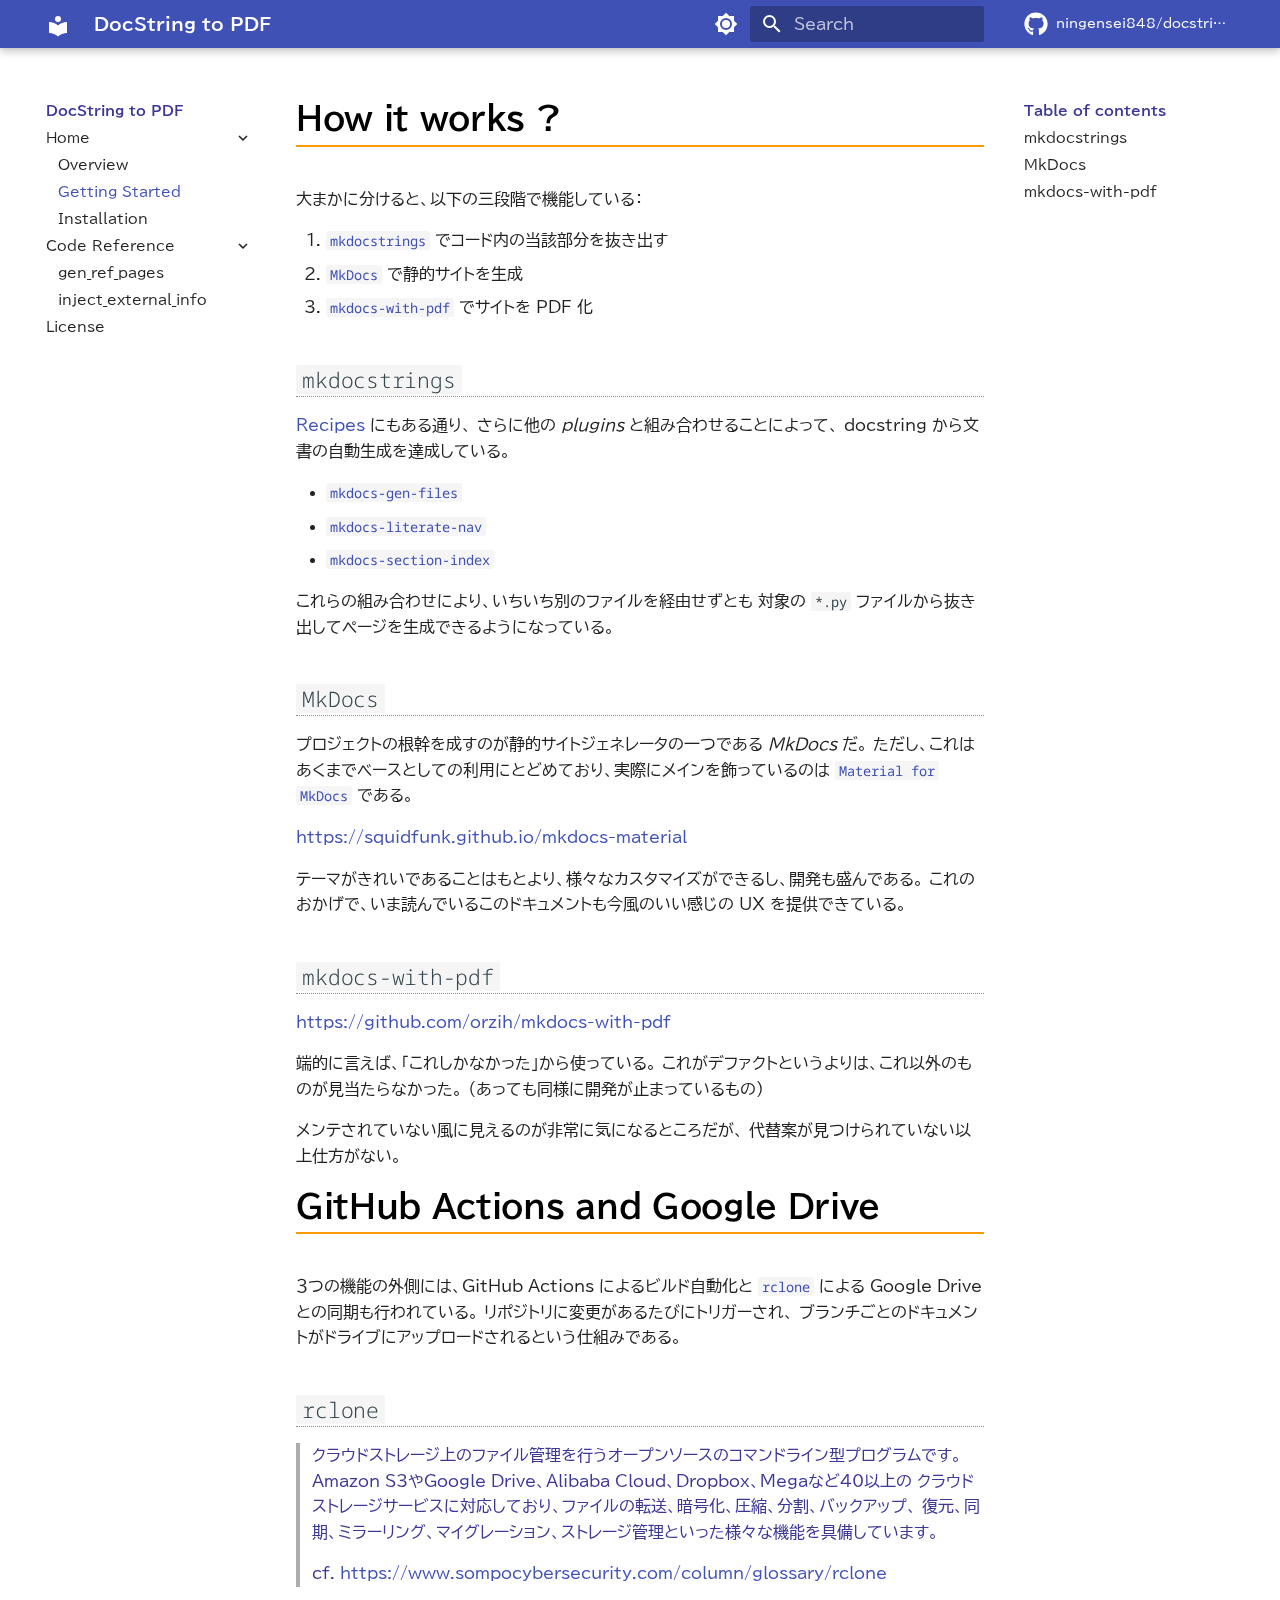
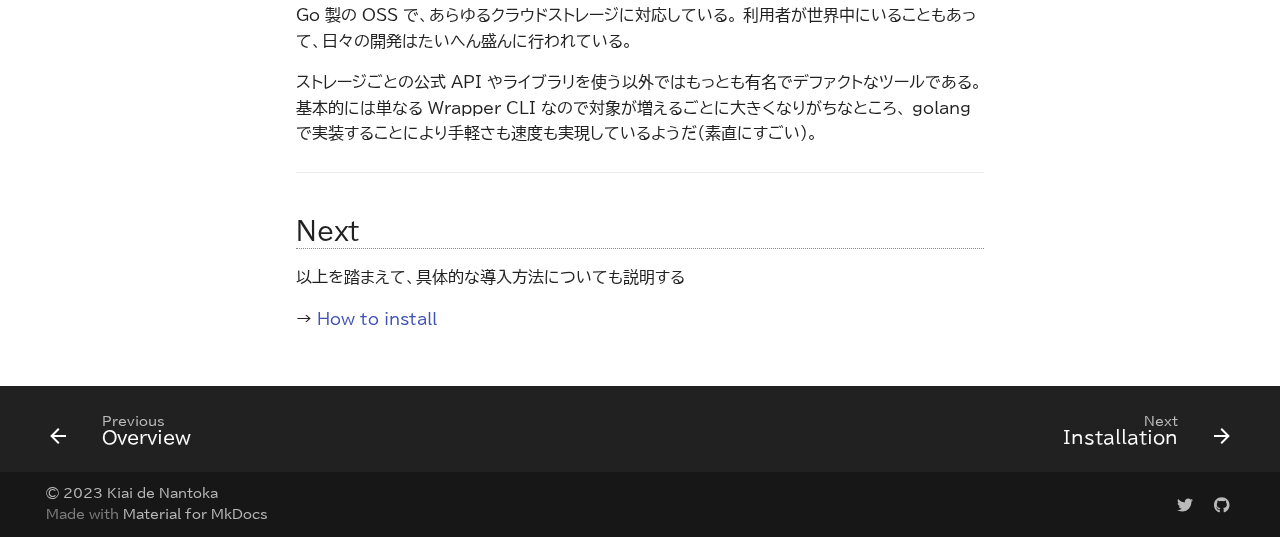
==== how-it-works/index.html @ f51d1ccf "deploy: 85090eb2e5ffa8739192ae83492448641eef5630" ====
<!doctype html>
<html lang="en" class="no-js">
  <head>
    
      <meta charset="utf-8">
      <meta name="viewport" content="width=device-width,initial-scale=1">
      
        <meta name="description" content="This is Documentation for docstring2pdf">
      
      
        <meta name="author" content="Ningensei848">
      
      
        <link rel="canonical" href="https://ningensei848.github.io/docstring2pdf/how-it-works/">
      
      
        <link rel="prev" href="..">
      
      
        <link rel="next" href="../how-to-introduce/">
      
      <link rel="icon" href="https://ningensei848.github.io/img/favicon.ico">
      <meta name="generator" content="mkdocs-1.4.2, mkdocs-material-9.1.5">
    
    
      
        <title>docstring2pdf のしくみ - DocString to PDF</title>
      
    
    
      <link rel="stylesheet" href="../assets/stylesheets/main.7a7fce14.min.css">
      
        
        <link rel="stylesheet" href="../assets/stylesheets/palette.a0c5b2b5.min.css">
      
      

    
    
    
      
        
        
        <link rel="preconnect" href="https://fonts.gstatic.com" crossorigin>
        <link rel="stylesheet" href="https://fonts.googleapis.com/css?family=BIZ+UDPGothic:300,300i,400,400i,700,700i%7CNoto+Sans+Mono:400,400i,700,700i&display=fallback">
        <style>:root{--md-text-font:"BIZ UDPGothic";--md-code-font:"Noto Sans Mono"}</style>
      
    
    
      <link rel="stylesheet" href="../assets/_mkdocstrings.css">
    
      <link rel="stylesheet" href="../stylesheets/base.css">
    
      <link rel="stylesheet" href="../stylesheets/material.css">
    
      <link rel="stylesheet" href="../stylesheets/mkdocstrings.css">
    
    <script>__md_scope=new URL("..",location),__md_hash=e=>[...e].reduce((e,_)=>(e<<5)-e+_.charCodeAt(0),0),__md_get=(e,_=localStorage,t=__md_scope)=>JSON.parse(_.getItem(t.pathname+"."+e)),__md_set=(e,_,t=localStorage,a=__md_scope)=>{try{t.setItem(a.pathname+"."+e,JSON.stringify(_))}catch(e){}}</script>
    
      
  


  
  


  <script id="__analytics">function __md_analytics(){function n(){dataLayer.push(arguments)}window.dataLayer=window.dataLayer||[],n("js",new Date),n("config","G-W1M1TTQDP4"),document.addEventListener("DOMContentLoaded",function(){document.forms.search&&document.forms.search.query.addEventListener("blur",function(){this.value&&n("event","search",{search_term:this.value})}),document$.subscribe(function(){var a=document.forms.feedback;if(void 0!==a)for(var e of a.querySelectorAll("[type=submit]"))e.addEventListener("click",function(e){e.preventDefault();var t=document.location.pathname,e=this.getAttribute("data-md-value");n("event","feedback",{page:t,data:e}),a.firstElementChild.disabled=!0;e=a.querySelector(".md-feedback__note [data-md-value='"+e+"']");e&&(e.hidden=!1)}),a.hidden=!1}),location$.subscribe(function(e){n("config","G-W1M1TTQDP4",{page_path:e.pathname})})});var e=document.createElement("script");e.async=!0,e.src="https://www.googletagmanager.com/gtag/js?id=G-W1M1TTQDP4",document.getElementById("__analytics").insertAdjacentElement("afterEnd",e)}</script>

  
    <script>"undefined"!=typeof __md_analytics&&__md_analytics()</script>
  

    
    
      
        <meta  property="og:type"  content="website" >
      
        <meta  property="og:title"  content="docstring2pdf のしくみ - DocString to PDF" >
      
        <meta  property="og:description"  content="This is Documentation for docstring2pdf" >
      
        <meta  property="og:image"  content="https://ningensei848.github.io/docstring2pdf/assets/images/social/how-it-works.png" >
      
        <meta  property="og:image:type"  content="image/png" >
      
        <meta  property="og:image:width"  content="1200" >
      
        <meta  property="og:image:height"  content="630" >
      
        <meta  property="og:url"  content="https://ningensei848.github.io/docstring2pdf/how-it-works/" >
      
        <meta  name="twitter:card"  content="summary_large_image" >
      
        <meta  name="twitter:title"  content="docstring2pdf のしくみ - DocString to PDF" >
      
        <meta  name="twitter:description"  content="This is Documentation for docstring2pdf" >
      
        <meta  name="twitter:image"  content="https://ningensei848.github.io/docstring2pdf/assets/images/social/how-it-works.png" >
      
    
    
  </head>
  
  
    
    
      
    
    
    
    
    <body dir="ltr" data-md-color-scheme="default" data-md-color-primary="indigo" data-md-color-accent="">
  
    
    
      <script>var palette=__md_get("__palette");if(palette&&"object"==typeof palette.color)for(var key of Object.keys(palette.color))document.body.setAttribute("data-md-color-"+key,palette.color[key])</script>
    
    <input class="md-toggle" data-md-toggle="drawer" type="checkbox" id="__drawer" autocomplete="off">
    <input class="md-toggle" data-md-toggle="search" type="checkbox" id="__search" autocomplete="off">
    <label class="md-overlay" for="__drawer"></label>
    <div data-md-component="skip">
      
        
        <a href="#how-it-works" class="md-skip">
          Skip to content
        </a>
      
    </div>
    <div data-md-component="announce">
      
    </div>
    
    
      

  

<header class="md-header md-header--shadow" data-md-component="header">
  <nav class="md-header__inner md-grid" aria-label="Header">
    <a href=".." title="DocString to PDF" class="md-header__button md-logo" aria-label="DocString to PDF" data-md-component="logo">
      
  
  <svg xmlns="http://www.w3.org/2000/svg" viewBox="0 0 24 24"><path d="M12 8a3 3 0 0 0 3-3 3 3 0 0 0-3-3 3 3 0 0 0-3 3 3 3 0 0 0 3 3m0 3.54C9.64 9.35 6.5 8 3 8v11c3.5 0 6.64 1.35 9 3.54 2.36-2.19 5.5-3.54 9-3.54V8c-3.5 0-6.64 1.35-9 3.54Z"/></svg>

    </a>
    <label class="md-header__button md-icon" for="__drawer">
      <svg xmlns="http://www.w3.org/2000/svg" viewBox="0 0 24 24"><path d="M3 6h18v2H3V6m0 5h18v2H3v-2m0 5h18v2H3v-2Z"/></svg>
    </label>
    <div class="md-header__title" data-md-component="header-title">
      <div class="md-header__ellipsis">
        <div class="md-header__topic">
          <span class="md-ellipsis">
            DocString to PDF
          </span>
        </div>
        <div class="md-header__topic" data-md-component="header-topic">
          <span class="md-ellipsis">
            
              docstring2pdf のしくみ
            
          </span>
        </div>
      </div>
    </div>
    
      <form class="md-header__option" data-md-component="palette">
        
          
          <input class="md-option" data-md-color-media="(prefers-color-scheme: light)" data-md-color-scheme="default" data-md-color-primary="indigo" data-md-color-accent=""  aria-label="Switch to dark mode"  type="radio" name="__palette" id="__palette_1">
          
            <label class="md-header__button md-icon" title="Switch to dark mode" for="__palette_2" hidden>
              <svg xmlns="http://www.w3.org/2000/svg" viewBox="0 0 24 24"><path d="M12 8a4 4 0 0 0-4 4 4 4 0 0 0 4 4 4 4 0 0 0 4-4 4 4 0 0 0-4-4m0 10a6 6 0 0 1-6-6 6 6 0 0 1 6-6 6 6 0 0 1 6 6 6 6 0 0 1-6 6m8-9.31V4h-4.69L12 .69 8.69 4H4v4.69L.69 12 4 15.31V20h4.69L12 23.31 15.31 20H20v-4.69L23.31 12 20 8.69Z"/></svg>
            </label>
          
        
          
          <input class="md-option" data-md-color-media="(prefers-color-scheme: dark)" data-md-color-scheme="slate" data-md-color-primary="" data-md-color-accent=""  aria-label="Switch to light mode"  type="radio" name="__palette" id="__palette_2">
          
            <label class="md-header__button md-icon" title="Switch to light mode" for="__palette_1" hidden>
              <svg xmlns="http://www.w3.org/2000/svg" viewBox="0 0 24 24"><path d="M12 18c-.89 0-1.74-.2-2.5-.55C11.56 16.5 13 14.42 13 12c0-2.42-1.44-4.5-3.5-5.45C10.26 6.2 11.11 6 12 6a6 6 0 0 1 6 6 6 6 0 0 1-6 6m8-9.31V4h-4.69L12 .69 8.69 4H4v4.69L.69 12 4 15.31V20h4.69L12 23.31 15.31 20H20v-4.69L23.31 12 20 8.69Z"/></svg>
            </label>
          
        
      </form>
    
    
    
      <label class="md-header__button md-icon" for="__search">
        <svg xmlns="http://www.w3.org/2000/svg" viewBox="0 0 24 24"><path d="M9.5 3A6.5 6.5 0 0 1 16 9.5c0 1.61-.59 3.09-1.56 4.23l.27.27h.79l5 5-1.5 1.5-5-5v-.79l-.27-.27A6.516 6.516 0 0 1 9.5 16 6.5 6.5 0 0 1 3 9.5 6.5 6.5 0 0 1 9.5 3m0 2C7 5 5 7 5 9.5S7 14 9.5 14 14 12 14 9.5 12 5 9.5 5Z"/></svg>
      </label>
      <div class="md-search" data-md-component="search" role="dialog">
  <label class="md-search__overlay" for="__search"></label>
  <div class="md-search__inner" role="search">
    <form class="md-search__form" name="search">
      <input type="text" class="md-search__input" name="query" aria-label="Search" placeholder="Search" autocapitalize="off" autocorrect="off" autocomplete="off" spellcheck="false" data-md-component="search-query" required>
      <label class="md-search__icon md-icon" for="__search">
        <svg xmlns="http://www.w3.org/2000/svg" viewBox="0 0 24 24"><path d="M9.5 3A6.5 6.5 0 0 1 16 9.5c0 1.61-.59 3.09-1.56 4.23l.27.27h.79l5 5-1.5 1.5-5-5v-.79l-.27-.27A6.516 6.516 0 0 1 9.5 16 6.5 6.5 0 0 1 3 9.5 6.5 6.5 0 0 1 9.5 3m0 2C7 5 5 7 5 9.5S7 14 9.5 14 14 12 14 9.5 12 5 9.5 5Z"/></svg>
        <svg xmlns="http://www.w3.org/2000/svg" viewBox="0 0 24 24"><path d="M20 11v2H8l5.5 5.5-1.42 1.42L4.16 12l7.92-7.92L13.5 5.5 8 11h12Z"/></svg>
      </label>
      <nav class="md-search__options" aria-label="Search">
        
        <button type="reset" class="md-search__icon md-icon" title="Clear" aria-label="Clear" tabindex="-1">
          <svg xmlns="http://www.w3.org/2000/svg" viewBox="0 0 24 24"><path d="M19 6.41 17.59 5 12 10.59 6.41 5 5 6.41 10.59 12 5 17.59 6.41 19 12 13.41 17.59 19 19 17.59 13.41 12 19 6.41Z"/></svg>
        </button>
      </nav>
      
    </form>
    <div class="md-search__output">
      <div class="md-search__scrollwrap" data-md-scrollfix>
        <div class="md-search-result" data-md-component="search-result">
          <div class="md-search-result__meta">
            Initializing search
          </div>
          <ol class="md-search-result__list" role="presentation"></ol>
        </div>
      </div>
    </div>
  </div>
</div>
    
    
      <div class="md-header__source">
        <a href="https://github.com/ningensei848/docstring2pdf" title="Go to repository" class="md-source" data-md-component="source">
  <div class="md-source__icon md-icon">
    
    <svg xmlns="http://www.w3.org/2000/svg" viewBox="0 0 496 512"><!--! Font Awesome Free 6.3.0 by @fontawesome - https://fontawesome.com License - https://fontawesome.com/license/free (Icons: CC BY 4.0, Fonts: SIL OFL 1.1, Code: MIT License) Copyright 2023 Fonticons, Inc.--><path d="M165.9 397.4c0 2-2.3 3.6-5.2 3.6-3.3.3-5.6-1.3-5.6-3.6 0-2 2.3-3.6 5.2-3.6 3-.3 5.6 1.3 5.6 3.6zm-31.1-4.5c-.7 2 1.3 4.3 4.3 4.9 2.6 1 5.6 0 6.2-2s-1.3-4.3-4.3-5.2c-2.6-.7-5.5.3-6.2 2.3zm44.2-1.7c-2.9.7-4.9 2.6-4.6 4.9.3 2 2.9 3.3 5.9 2.6 2.9-.7 4.9-2.6 4.6-4.6-.3-1.9-3-3.2-5.9-2.9zM244.8 8C106.1 8 0 113.3 0 252c0 110.9 69.8 205.8 169.5 239.2 12.8 2.3 17.3-5.6 17.3-12.1 0-6.2-.3-40.4-.3-61.4 0 0-70 15-84.7-29.8 0 0-11.4-29.1-27.8-36.6 0 0-22.9-15.7 1.6-15.4 0 0 24.9 2 38.6 25.8 21.9 38.6 58.6 27.5 72.9 20.9 2.3-16 8.8-27.1 16-33.7-55.9-6.2-112.3-14.3-112.3-110.5 0-27.5 7.6-41.3 23.6-58.9-2.6-6.5-11.1-33.3 2.6-67.9 20.9-6.5 69 27 69 27 20-5.6 41.5-8.5 62.8-8.5s42.8 2.9 62.8 8.5c0 0 48.1-33.6 69-27 13.7 34.7 5.2 61.4 2.6 67.9 16 17.7 25.8 31.5 25.8 58.9 0 96.5-58.9 104.2-114.8 110.5 9.2 7.9 17 22.9 17 46.4 0 33.7-.3 75.4-.3 83.6 0 6.5 4.6 14.4 17.3 12.1C428.2 457.8 496 362.9 496 252 496 113.3 383.5 8 244.8 8zM97.2 352.9c-1.3 1-1 3.3.7 5.2 1.6 1.6 3.9 2.3 5.2 1 1.3-1 1-3.3-.7-5.2-1.6-1.6-3.9-2.3-5.2-1zm-10.8-8.1c-.7 1.3.3 2.9 2.3 3.9 1.6 1 3.6.7 4.3-.7.7-1.3-.3-2.9-2.3-3.9-2-.6-3.6-.3-4.3.7zm32.4 35.6c-1.6 1.3-1 4.3 1.3 6.2 2.3 2.3 5.2 2.6 6.5 1 1.3-1.3.7-4.3-1.3-6.2-2.2-2.3-5.2-2.6-6.5-1zm-11.4-14.7c-1.6 1-1.6 3.6 0 5.9 1.6 2.3 4.3 3.3 5.6 2.3 1.6-1.3 1.6-3.9 0-6.2-1.4-2.3-4-3.3-5.6-2z"/></svg>
  </div>
  <div class="md-source__repository">
    ningensei848/docstring2pdf
  </div>
</a>
      </div>
    
  </nav>
  
</header>
    
    <div class="md-container" data-md-component="container">
      
      
        
          
        
      
      <main class="md-main" data-md-component="main">
        <div class="md-main__inner md-grid">
          
            
              
              <div class="md-sidebar md-sidebar--primary" data-md-component="sidebar" data-md-type="navigation" >
                <div class="md-sidebar__scrollwrap">
                  <div class="md-sidebar__inner">
                    


<nav class="md-nav md-nav--primary" aria-label="Navigation" data-md-level="0">
  <label class="md-nav__title" for="__drawer">
    <a href=".." title="DocString to PDF" class="md-nav__button md-logo" aria-label="DocString to PDF" data-md-component="logo">
      
  
  <svg xmlns="http://www.w3.org/2000/svg" viewBox="0 0 24 24"><path d="M12 8a3 3 0 0 0 3-3 3 3 0 0 0-3-3 3 3 0 0 0-3 3 3 3 0 0 0 3 3m0 3.54C9.64 9.35 6.5 8 3 8v11c3.5 0 6.64 1.35 9 3.54 2.36-2.19 5.5-3.54 9-3.54V8c-3.5 0-6.64 1.35-9 3.54Z"/></svg>

    </a>
    DocString to PDF
  </label>
  
    <div class="md-nav__source">
      <a href="https://github.com/ningensei848/docstring2pdf" title="Go to repository" class="md-source" data-md-component="source">
  <div class="md-source__icon md-icon">
    
    <svg xmlns="http://www.w3.org/2000/svg" viewBox="0 0 496 512"><!--! Font Awesome Free 6.3.0 by @fontawesome - https://fontawesome.com License - https://fontawesome.com/license/free (Icons: CC BY 4.0, Fonts: SIL OFL 1.1, Code: MIT License) Copyright 2023 Fonticons, Inc.--><path d="M165.9 397.4c0 2-2.3 3.6-5.2 3.6-3.3.3-5.6-1.3-5.6-3.6 0-2 2.3-3.6 5.2-3.6 3-.3 5.6 1.3 5.6 3.6zm-31.1-4.5c-.7 2 1.3 4.3 4.3 4.9 2.6 1 5.6 0 6.2-2s-1.3-4.3-4.3-5.2c-2.6-.7-5.5.3-6.2 2.3zm44.2-1.7c-2.9.7-4.9 2.6-4.6 4.9.3 2 2.9 3.3 5.9 2.6 2.9-.7 4.9-2.6 4.6-4.6-.3-1.9-3-3.2-5.9-2.9zM244.8 8C106.1 8 0 113.3 0 252c0 110.9 69.8 205.8 169.5 239.2 12.8 2.3 17.3-5.6 17.3-12.1 0-6.2-.3-40.4-.3-61.4 0 0-70 15-84.7-29.8 0 0-11.4-29.1-27.8-36.6 0 0-22.9-15.7 1.6-15.4 0 0 24.9 2 38.6 25.8 21.9 38.6 58.6 27.5 72.9 20.9 2.3-16 8.8-27.1 16-33.7-55.9-6.2-112.3-14.3-112.3-110.5 0-27.5 7.6-41.3 23.6-58.9-2.6-6.5-11.1-33.3 2.6-67.9 20.9-6.5 69 27 69 27 20-5.6 41.5-8.5 62.8-8.5s42.8 2.9 62.8 8.5c0 0 48.1-33.6 69-27 13.7 34.7 5.2 61.4 2.6 67.9 16 17.7 25.8 31.5 25.8 58.9 0 96.5-58.9 104.2-114.8 110.5 9.2 7.9 17 22.9 17 46.4 0 33.7-.3 75.4-.3 83.6 0 6.5 4.6 14.4 17.3 12.1C428.2 457.8 496 362.9 496 252 496 113.3 383.5 8 244.8 8zM97.2 352.9c-1.3 1-1 3.3.7 5.2 1.6 1.6 3.9 2.3 5.2 1 1.3-1 1-3.3-.7-5.2-1.6-1.6-3.9-2.3-5.2-1zm-10.8-8.1c-.7 1.3.3 2.9 2.3 3.9 1.6 1 3.6.7 4.3-.7.7-1.3-.3-2.9-2.3-3.9-2-.6-3.6-.3-4.3.7zm32.4 35.6c-1.6 1.3-1 4.3 1.3 6.2 2.3 2.3 5.2 2.6 6.5 1 1.3-1.3.7-4.3-1.3-6.2-2.2-2.3-5.2-2.6-6.5-1zm-11.4-14.7c-1.6 1-1.6 3.6 0 5.9 1.6 2.3 4.3 3.3 5.6 2.3 1.6-1.3 1.6-3.9 0-6.2-1.4-2.3-4-3.3-5.6-2z"/></svg>
  </div>
  <div class="md-source__repository">
    ningensei848/docstring2pdf
  </div>
</a>
    </div>
  
  <ul class="md-nav__list" data-md-scrollfix>
    
      
      
      

  
  
    
  
  
    
    <li class="md-nav__item md-nav__item--active md-nav__item--nested">
      
      
      
      
      <input class="md-nav__toggle md-toggle " type="checkbox" id="__nav_1" checked>
      
      
      
        <label class="md-nav__link" for="__nav_1" id="__nav_1_label" tabindex="0">
          Home
          <span class="md-nav__icon md-icon"></span>
        </label>
      
      <nav class="md-nav" data-md-level="1" aria-labelledby="__nav_1_label" aria-expanded="true">
        <label class="md-nav__title" for="__nav_1">
          <span class="md-nav__icon md-icon"></span>
          Home
        </label>
        <ul class="md-nav__list" data-md-scrollfix>
          
            
              
  
  
  
    <li class="md-nav__item">
      <a href=".." class="md-nav__link">
        Overview
      </a>
    </li>
  

            
          
            
              
  
  
    
  
  
    <li class="md-nav__item md-nav__item--active">
      
      <input class="md-nav__toggle md-toggle" type="checkbox" id="__toc">
      
      
        
      
      
        <label class="md-nav__link md-nav__link--active" for="__toc">
          Getting Started
          <span class="md-nav__icon md-icon"></span>
        </label>
      
      <a href="./" class="md-nav__link md-nav__link--active">
        Getting Started
      </a>
      
        

<nav class="md-nav md-nav--secondary" aria-label="Table of contents">
  
  
  
    
  
  
    <label class="md-nav__title" for="__toc">
      <span class="md-nav__icon md-icon"></span>
      Table of contents
    </label>
    <ul class="md-nav__list" data-md-component="toc" data-md-scrollfix>
      
        <li class="md-nav__item">
  <a href="#mkdocstrings" class="md-nav__link">
    mkdocstrings
  </a>
  
</li>
      
        <li class="md-nav__item">
  <a href="#mkdocs" class="md-nav__link">
    MkDocs
  </a>
  
</li>
      
        <li class="md-nav__item">
  <a href="#mkdocs-with-pdf" class="md-nav__link">
    mkdocs-with-pdf
  </a>
  
</li>
      
    </ul>
  
</nav>
      
    </li>
  

            
          
            
              
  
  
  
    <li class="md-nav__item">
      <a href="../how-to-introduce/" class="md-nav__link">
        Installation
      </a>
    </li>
  

            
          
        </ul>
      </nav>
    </li>
  

    
      
      
      

  
  
  
    
    <li class="md-nav__item md-nav__item--nested">
      
      
      
      
        
      
      <input class="md-nav__toggle md-toggle md-toggle--indeterminate" type="checkbox" id="__nav_2" >
      
      
      
        <label class="md-nav__link" for="__nav_2" id="__nav_2_label" tabindex="0">
          Code Reference
          <span class="md-nav__icon md-icon"></span>
        </label>
      
      <nav class="md-nav" data-md-level="1" aria-labelledby="__nav_2_label" aria-expanded="false">
        <label class="md-nav__title" for="__nav_2">
          <span class="md-nav__icon md-icon"></span>
          Code Reference
        </label>
        <ul class="md-nav__list" data-md-scrollfix>
          
            
              
  
  
  
    <li class="md-nav__item">
      <a href="../reference/src/gen_ref_pages/" class="md-nav__link">
        gen_ref_pages
      </a>
    </li>
  

            
          
            
              
  
  
  
    <li class="md-nav__item">
      <a href="../reference/src/inject_external_info/" class="md-nav__link">
        inject_external_info
      </a>
    </li>
  

            
          
        </ul>
      </nav>
    </li>
  

    
      
      
      

  
  
  
    <li class="md-nav__item">
      <a href="../license/" class="md-nav__link">
        License
      </a>
    </li>
  

    
  </ul>
</nav>
                  </div>
                </div>
              </div>
            
            
              
              <div class="md-sidebar md-sidebar--secondary" data-md-component="sidebar" data-md-type="toc" >
                <div class="md-sidebar__scrollwrap">
                  <div class="md-sidebar__inner">
                    

<nav class="md-nav md-nav--secondary" aria-label="Table of contents">
  
  
  
    
  
  
    <label class="md-nav__title" for="__toc">
      <span class="md-nav__icon md-icon"></span>
      Table of contents
    </label>
    <ul class="md-nav__list" data-md-component="toc" data-md-scrollfix>
      
        <li class="md-nav__item">
  <a href="#mkdocstrings" class="md-nav__link">
    mkdocstrings
  </a>
  
</li>
      
        <li class="md-nav__item">
  <a href="#mkdocs" class="md-nav__link">
    MkDocs
  </a>
  
</li>
      
        <li class="md-nav__item">
  <a href="#mkdocs-with-pdf" class="md-nav__link">
    mkdocs-with-pdf
  </a>
  
</li>
      
    </ul>
  
</nav>
                  </div>
                </div>
              </div>
            
          
          
            <div class="md-content" data-md-component="content">
              <article class="md-content__inner md-typeset">
                
                  

  
  


<h1 id="how-it-works">How it works ?<a class="headerlink" href="#how-it-works" title="Permanent link">¤</a></h1>
<p>大まかに分けると、以下の三段階で機能している：</p>
<ol>
<li><a href="https://mkdocstrings.github.io/"><code>mkdocstrings</code></a> でコード内の当該部分を抜き出す</li>
<li><a href="https://www.mkdocs.org/"><code>MkDocs</code></a> で静的サイトを生成</li>
<li><a href="https://github.com/orzih/mkdocs-with-pdf"><code>mkdocs-with-pdf</code></a> でサイトを PDF 化</li>
</ol>
<h2 id="mkdocstrings"><code>mkdocstrings</code><a class="headerlink" href="#mkdocstrings" title="Permanent link">¤</a></h2>
<p><a href="https://mkdocstrings.github.io/recipes/">Recipes</a> にもある通り、
さらに他の <em>plugins</em> と組み合わせることによって、 docstring から文書の自動生成を達成している。</p>
<ul>
<li><a href="https://github.com/oprypin/mkdocs-gen-files"><code>mkdocs-gen-files</code></a></li>
<li><a href="https://github.com/oprypin/mkdocs-literate-nav"><code>mkdocs-literate-nav</code></a></li>
<li><a href="https://github.com/oprypin/mkdocs-section-index"><code>mkdocs-section-index</code></a></li>
</ul>
<p>これらの組み合わせにより、いちいち別のファイルを経由せずとも
対象の <code>*.py</code> ファイルから抜き出してページを生成できるようになっている。</p>
<h2 id="mkdocs"><code>MkDocs</code><a class="headerlink" href="#mkdocs" title="Permanent link">¤</a></h2>
<p>プロジェクトの根幹を成すのが静的サイトジェネレータの一つである <em>MkDocs</em> だ。
ただし、これはあくまでベースとしての利用にとどめており、実際にメインを飾っているのは
 <a href="https://squidfunk.github.io/mkdocs-material"><code>Material for MkDocs</code></a> である。</p>
<p><a href="https://squidfunk.github.io/mkdocs-material">https://squidfunk.github.io/mkdocs-material</a></p>
<p>テーマがきれいであることはもとより、様々なカスタマイズができるし、開発も盛んである。
これのおかげで、いま読んでいるこのドキュメントも今風のいい感じの UX を提供できている。</p>
<h2 id="mkdocs-with-pdf"><code>mkdocs-with-pdf</code><a class="headerlink" href="#mkdocs-with-pdf" title="Permanent link">¤</a></h2>
<p><a href="https://github.com/orzih/mkdocs-with-pdf">https://github.com/orzih/mkdocs-with-pdf</a></p>
<p>端的に言えば、「これしかなかった」から使っている。
これがデファクトというよりは、これ以外のものが見当たらなかった。
（あっても同様に開発が止まっているもの）</p>
<p>メンテされていない風に見えるのが非常に気になるところだが、
代替案が見つけられていない以上仕方がない。</p>
<h1 id="github-actions-and-google-drive">GitHub Actions and Google Drive<a class="headerlink" href="#github-actions-and-google-drive" title="Permanent link">¤</a></h1>
<p>３つの機能の外側には、GitHub Actions によるビルド自動化と
 <a href="https://rclone.org/drive"><code>rclone</code></a> による Google Drive との同期も行われている。
リポジトリに変更があるたびにトリガーされ、
ブランチごとのドキュメントがドライブにアップロードされるという仕組みである。</p>
<h2 id="rclone"><code>rclone</code><a class="headerlink" href="#rclone" title="Permanent link">¤</a></h2>
<blockquote>
<p>クラウドストレージ上のファイル管理を行うオープンソースのコマンドライン型プログラムです。
Amazon S3やGoogle Drive、Alibaba Cloud、Dropbox、Megaなど40以上の
クラウドストレージサービスに対応しており、ファイルの転送、暗号化、圧縮、分割、バックアップ、
復元、同期、ミラーリング、マイグレーション、ストレージ管理といった様々な機能を具備しています。</p>
<p>cf. <a href="https://www.sompocybersecurity.com/column/glossary/rclone">https://www.sompocybersecurity.com/column/glossary/rclone</a></p>
</blockquote>
<p>Go 製の OSS で、あらゆるクラウドストレージに対応している。
利用者が世界中にいることもあって、日々の開発はたいへん盛んに行われている。</p>
<p>ストレージごとの公式 API やライブラリを使う以外ではもっとも有名でデファクトなツールである。
基本的には単なる Wrapper CLI なので対象が増えるごとに大きくなりがちなところ、
golang で実装することにより手軽さも速度も実現しているようだ（素直にすごい）。</p>
<hr />
<h2 id="next">Next<a class="headerlink" href="#next" title="Permanent link">¤</a></h2>
<p>以上を踏まえて、具体的な導入方法についても説明する</p>
<p>→ <a href="../how-to-introduce/">How to install</a></p>


  




                
              </article>
            </div>
          
          
        </div>
        
          <button type="button" class="md-top md-icon" data-md-component="top" hidden>
            <svg xmlns="http://www.w3.org/2000/svg" viewBox="0 0 24 24"><path d="M13 20h-2V8l-5.5 5.5-1.42-1.42L12 4.16l7.92 7.92-1.42 1.42L13 8v12Z"/></svg>
            Back to top
          </button>
        
      </main>
      
        <footer class="md-footer">
  
    
      
      <nav class="md-footer__inner md-grid" aria-label="Footer" >
        
          
          <a href=".." class="md-footer__link md-footer__link--prev" aria-label="Previous: Overview" rel="prev">
            <div class="md-footer__button md-icon">
              <svg xmlns="http://www.w3.org/2000/svg" viewBox="0 0 24 24"><path d="M20 11v2H8l5.5 5.5-1.42 1.42L4.16 12l7.92-7.92L13.5 5.5 8 11h12Z"/></svg>
            </div>
            <div class="md-footer__title">
              <span class="md-footer__direction">
                Previous
              </span>
              <div class="md-ellipsis">
                Overview
              </div>
            </div>
          </a>
        
        
          
          <a href="../how-to-introduce/" class="md-footer__link md-footer__link--next" aria-label="Next: Installation" rel="next">
            <div class="md-footer__title">
              <span class="md-footer__direction">
                Next
              </span>
              <div class="md-ellipsis">
                Installation
              </div>
            </div>
            <div class="md-footer__button md-icon">
              <svg xmlns="http://www.w3.org/2000/svg" viewBox="0 0 24 24"><path d="M4 11v2h12l-5.5 5.5 1.42 1.42L19.84 12l-7.92-7.92L10.5 5.5 16 11H4Z"/></svg>
            </div>
          </a>
        
      </nav>
    
  
  <div class="md-footer-meta md-typeset">
    <div class="md-footer-meta__inner md-grid">
      <div class="md-copyright">
  
    <div class="md-copyright__highlight">
      &copy; 2023 Kiai de Nantoka
    </div>
  
  
    Made with
    <a href="https://squidfunk.github.io/mkdocs-material/" target="_blank" rel="noopener">
      Material for MkDocs
    </a>
  
</div>
      
        <div class="md-social">
  
    
    
    
    
    <a href="https://twitter.com/Ningensei848" target="_blank" rel="noopener" title="Ningensei848 on Twitter" class="md-social__link">
      <svg xmlns="http://www.w3.org/2000/svg" viewBox="0 0 512 512"><!--! Font Awesome Free 6.3.0 by @fontawesome - https://fontawesome.com License - https://fontawesome.com/license/free (Icons: CC BY 4.0, Fonts: SIL OFL 1.1, Code: MIT License) Copyright 2023 Fonticons, Inc.--><path d="M459.37 151.716c.325 4.548.325 9.097.325 13.645 0 138.72-105.583 298.558-298.558 298.558-59.452 0-114.68-17.219-161.137-47.106 8.447.974 16.568 1.299 25.34 1.299 49.055 0 94.213-16.568 130.274-44.832-46.132-.975-84.792-31.188-98.112-72.772 6.498.974 12.995 1.624 19.818 1.624 9.421 0 18.843-1.3 27.614-3.573-48.081-9.747-84.143-51.98-84.143-102.985v-1.299c13.969 7.797 30.214 12.67 47.431 13.319-28.264-18.843-46.781-51.005-46.781-87.391 0-19.492 5.197-37.36 14.294-52.954 51.655 63.675 129.3 105.258 216.365 109.807-1.624-7.797-2.599-15.918-2.599-24.04 0-57.828 46.782-104.934 104.934-104.934 30.213 0 57.502 12.67 76.67 33.137 23.715-4.548 46.456-13.32 66.599-25.34-7.798 24.366-24.366 44.833-46.132 57.827 21.117-2.273 41.584-8.122 60.426-16.243-14.292 20.791-32.161 39.308-52.628 54.253z"/></svg>
    </a>
  
    
    
    
    
      
      
    
    <a href="https://github.com/Ningensei848/docstring2pdf" target="_blank" rel="noopener" title="github.com" class="md-social__link">
      <svg xmlns="http://www.w3.org/2000/svg" viewBox="0 0 496 512"><!--! Font Awesome Free 6.3.0 by @fontawesome - https://fontawesome.com License - https://fontawesome.com/license/free (Icons: CC BY 4.0, Fonts: SIL OFL 1.1, Code: MIT License) Copyright 2023 Fonticons, Inc.--><path d="M165.9 397.4c0 2-2.3 3.6-5.2 3.6-3.3.3-5.6-1.3-5.6-3.6 0-2 2.3-3.6 5.2-3.6 3-.3 5.6 1.3 5.6 3.6zm-31.1-4.5c-.7 2 1.3 4.3 4.3 4.9 2.6 1 5.6 0 6.2-2s-1.3-4.3-4.3-5.2c-2.6-.7-5.5.3-6.2 2.3zm44.2-1.7c-2.9.7-4.9 2.6-4.6 4.9.3 2 2.9 3.3 5.9 2.6 2.9-.7 4.9-2.6 4.6-4.6-.3-1.9-3-3.2-5.9-2.9zM244.8 8C106.1 8 0 113.3 0 252c0 110.9 69.8 205.8 169.5 239.2 12.8 2.3 17.3-5.6 17.3-12.1 0-6.2-.3-40.4-.3-61.4 0 0-70 15-84.7-29.8 0 0-11.4-29.1-27.8-36.6 0 0-22.9-15.7 1.6-15.4 0 0 24.9 2 38.6 25.8 21.9 38.6 58.6 27.5 72.9 20.9 2.3-16 8.8-27.1 16-33.7-55.9-6.2-112.3-14.3-112.3-110.5 0-27.5 7.6-41.3 23.6-58.9-2.6-6.5-11.1-33.3 2.6-67.9 20.9-6.5 69 27 69 27 20-5.6 41.5-8.5 62.8-8.5s42.8 2.9 62.8 8.5c0 0 48.1-33.6 69-27 13.7 34.7 5.2 61.4 2.6 67.9 16 17.7 25.8 31.5 25.8 58.9 0 96.5-58.9 104.2-114.8 110.5 9.2 7.9 17 22.9 17 46.4 0 33.7-.3 75.4-.3 83.6 0 6.5 4.6 14.4 17.3 12.1C428.2 457.8 496 362.9 496 252 496 113.3 383.5 8 244.8 8zM97.2 352.9c-1.3 1-1 3.3.7 5.2 1.6 1.6 3.9 2.3 5.2 1 1.3-1 1-3.3-.7-5.2-1.6-1.6-3.9-2.3-5.2-1zm-10.8-8.1c-.7 1.3.3 2.9 2.3 3.9 1.6 1 3.6.7 4.3-.7.7-1.3-.3-2.9-2.3-3.9-2-.6-3.6-.3-4.3.7zm32.4 35.6c-1.6 1.3-1 4.3 1.3 6.2 2.3 2.3 5.2 2.6 6.5 1 1.3-1.3.7-4.3-1.3-6.2-2.2-2.3-5.2-2.6-6.5-1zm-11.4-14.7c-1.6 1-1.6 3.6 0 5.9 1.6 2.3 4.3 3.3 5.6 2.3 1.6-1.3 1.6-3.9 0-6.2-1.4-2.3-4-3.3-5.6-2z"/></svg>
    </a>
  
</div>
      
    </div>
  </div>
</footer>
      
    </div>
    <div class="md-dialog" data-md-component="dialog">
      <div class="md-dialog__inner md-typeset"></div>
    </div>
    
    <script id="__config" type="application/json">{"base": "..", "features": ["header.autohide", "navigation.expand", "navigation.top", "navigation.footer"], "search": "../assets/javascripts/workers/search.208ed371.min.js", "translations": {"clipboard.copied": "Copied to clipboard", "clipboard.copy": "Copy to clipboard", "search.result.more.one": "1 more on this page", "search.result.more.other": "# more on this page", "search.result.none": "No matching documents", "search.result.one": "1 matching document", "search.result.other": "# matching documents", "search.result.placeholder": "Type to start searching", "search.result.term.missing": "Missing", "select.version": "Select version"}}</script>
    
    
      <script src="../assets/javascripts/bundle.407015b8.min.js"></script>
      
    
  </body>
</html>
---- assets/stylesheets/main.7a7fce14.min.css ----
@charset "UTF-8";html{-webkit-text-size-adjust:none;-moz-text-size-adjust:none;text-size-adjust:none;box-sizing:border-box}*,:after,:before{box-sizing:inherit}@media (prefers-reduced-motion){*,:after,:before{transition:none!important}}body{margin:0}a,button,input,label{-webkit-tap-highlight-color:transparent}a{color:inherit;text-decoration:none}hr{border:0;box-sizing:initial;display:block;height:.05rem;overflow:visible;padding:0}small{font-size:80%}sub,sup{line-height:1em}img{border-style:none}table{border-collapse:initial;border-spacing:0}td,th{font-weight:400;vertical-align:top}button{background:#0000;border:0;font-family:inherit;font-size:inherit;margin:0;padding:0}input{border:0;outline:none}:root{--md-primary-fg-color:#4051b5;--md-primary-fg-color--light:#5d6cc0;--md-primary-fg-color--dark:#303fa1;--md-primary-bg-color:#fff;--md-primary-bg-color--light:#ffffffb3;--md-accent-fg-color:#526cfe;--md-accent-fg-color--transparent:#526cfe1a;--md-accent-bg-color:#fff;--md-accent-bg-color--light:#ffffffb3}:root,[data-md-color-scheme=default]{--md-default-fg-color:#000000de;--md-default-fg-color--light:#0000008a;--md-default-fg-color--lighter:#00000052;--md-default-fg-color--lightest:#00000012;--md-default-bg-color:#fff;--md-default-bg-color--light:#ffffffb3;--md-default-bg-color--lighter:#ffffff4d;--md-default-bg-color--lightest:#ffffff1f;--md-code-fg-color:#36464e;--md-code-bg-color:#f5f5f5;--md-code-hl-color:#ffff0080;--md-code-hl-number-color:#d52a2a;--md-code-hl-special-color:#db1457;--md-code-hl-function-color:#a846b9;--md-code-hl-constant-color:#6e59d9;--md-code-hl-keyword-color:#3f6ec6;--md-code-hl-string-color:#1c7d4d;--md-code-hl-name-color:var(--md-code-fg-color);--md-code-hl-operator-color:var(--md-default-fg-color--light);--md-code-hl-punctuation-color:var(--md-default-fg-color--light);--md-code-hl-comment-color:var(--md-default-fg-color--light);--md-code-hl-generic-color:var(--md-default-fg-color--light);--md-code-hl-variable-color:var(--md-default-fg-color--light);--md-typeset-color:var(--md-default-fg-color);--md-typeset-a-color:var(--md-primary-fg-color);--md-typeset-mark-color:#ffff0080;--md-typeset-del-color:#f5503d26;--md-typeset-ins-color:#0bd57026;--md-typeset-kbd-color:#fafafa;--md-typeset-kbd-accent-color:#fff;--md-typeset-kbd-border-color:#b8b8b8;--md-typeset-table-color:#0000001f;--md-typeset-table-color--light:rgba(0,0,0,.035);--md-admonition-fg-color:var(--md-default-fg-color);--md-admonition-bg-color:var(--md-default-bg-color);--md-warning-fg-color:#000000de;--md-warning-bg-color:#ff9;--md-footer-fg-color:#fff;--md-footer-fg-color--light:#ffffffb3;--md-footer-fg-color--lighter:#ffffff73;--md-footer-bg-color:#000000de;--md-footer-bg-color--dark:#00000052;--md-shadow-z1:0 0.2rem 0.5rem #0000000d,0 0 0.05rem #0000001a;--md-shadow-z2:0 0.2rem 0.5rem #0000001a,0 0 0.05rem #00000040;--md-shadow-z3:0 0.2rem 0.5rem #0003,0 0 0.05rem #00000059}.md-icon svg{fill:currentcolor;display:block;height:1.2rem;width:1.2rem}body{-webkit-font-smoothing:antialiased;-moz-osx-font-smoothing:grayscale;--md-text-font-family:var(--md-text-font,_),-apple-system,BlinkMacSystemFont,Helvetica,Arial,sans-serif;--md-code-font-family:var(--md-code-font,_),SFMono-Regular,Consolas,Menlo,monospace}aside,body,input{font-feature-settings:"kern","liga";color:var(--md-typeset-color);font-family:var(--md-text-font-family)}code,kbd,pre{font-feature-settings:"kern";font-family:var(--md-code-font-family)}:root{--md-typeset-table-sort-icon:url('data:image/svg+xml;charset=utf-8,<svg xmlns="http://www.w3.org/2000/svg" viewBox="0 0 24 24"><path d="m18 21-4-4h3V7h-3l4-4 4 4h-3v10h3M2 19v-2h10v2M2 13v-2h7v2M2 7V5h4v2H2Z"/></svg>');--md-typeset-table-sort-icon--asc:url('data:image/svg+xml;charset=utf-8,<svg xmlns="http://www.w3.org/2000/svg" viewBox="0 0 24 24"><path d="M19 17h3l-4 4-4-4h3V3h2M2 17h10v2H2M6 5v2H2V5m0 6h7v2H2v-2Z"/></svg>');--md-typeset-table-sort-icon--desc:url('data:image/svg+xml;charset=utf-8,<svg xmlns="http://www.w3.org/2000/svg" viewBox="0 0 24 24"><path d="M19 7h3l-4-4-4 4h3v14h2M2 17h10v2H2M6 5v2H2V5m0 6h7v2H2v-2Z"/></svg>')}.md-typeset{-webkit-print-color-adjust:exact;color-adjust:exact;font-size:.8rem;line-height:1.6}@media print{.md-typeset{font-size:.68rem}}.md-typeset blockquote,.md-typeset dl,.md-typeset figure,.md-typeset ol,.md-typeset pre,.md-typeset ul{margin-bottom:1em;margin-top:1em}.md-typeset h1{color:var(--md-default-fg-color--light);font-size:2em;line-height:1.3;margin:0 0 1.25em}.md-typeset h1,.md-typeset h2{font-weight:300;letter-spacing:-.01em}.md-typeset h2{font-size:1.5625em;line-height:1.4;margin:1.6em 0 .64em}.md-typeset h3{font-size:1.25em;font-weight:400;letter-spacing:-.01em;line-height:1.5;margin:1.6em 0 .8em}.md-typeset h2+h3{margin-top:.8em}.md-typeset h4{font-weight:700;letter-spacing:-.01em;margin:1em 0}.md-typeset h5,.md-typeset h6{color:var(--md-default-fg-color--light);font-size:.8em;font-weight:700;letter-spacing:-.01em;margin:1.25em 0}.md-typeset h5{text-transform:uppercase}.md-typeset hr{border-bottom:.05rem solid var(--md-default-fg-color--lightest);display:flow-root;margin:1.5em 0}.md-typeset a{color:var(--md-typeset-a-color);word-break:break-word}.md-typeset a,.md-typeset a:before{transition:color 125ms}.md-typeset a:focus,.md-typeset a:hover{color:var(--md-accent-fg-color)}.md-typeset a:focus code,.md-typeset a:hover code{background-color:var(--md-accent-fg-color--transparent)}.md-typeset a code{color:currentcolor;transition:background-color 125ms}.md-typeset a.focus-visible{outline-color:var(--md-accent-fg-color);outline-offset:.2rem}.md-typeset code,.md-typeset kbd,.md-typeset pre{color:var(--md-code-fg-color);direction:ltr;font-variant-ligatures:none}@media print{.md-typeset code,.md-typeset kbd,.md-typeset pre{white-space:pre-wrap}}.md-typeset code{background-color:var(--md-code-bg-color);border-radius:.1rem;-webkit-box-decoration-break:clone;box-decoration-break:clone;font-size:.85em;padding:0 .2941176471em;word-break:break-word}.md-typeset code:not(.focus-visible){-webkit-tap-highlight-color:transparent;outline:none}.md-typeset pre{display:flow-root;line-height:1.4;position:relative}.md-typeset pre>code{-webkit-box-decoration-break:slice;box-decoration-break:slice;box-shadow:none;display:block;margin:0;outline-color:var(--md-accent-fg-color);overflow:auto;padding:.7720588235em 1.1764705882em;scrollbar-color:var(--md-default-fg-color--lighter) #0000;scrollbar-width:thin;touch-action:auto;word-break:normal}.md-typeset pre>code:hover{scrollbar-color:var(--md-accent-fg-color) #0000}.md-typeset pre>code::-webkit-scrollbar{height:.2rem;width:.2rem}.md-typeset pre>code::-webkit-scrollbar-thumb{background-color:var(--md-default-fg-color--lighter)}.md-typeset pre>code::-webkit-scrollbar-thumb:hover{background-color:var(--md-accent-fg-color)}.md-typeset kbd{background-color:var(--md-typeset-kbd-color);border-radius:.1rem;box-shadow:0 .1rem 0 .05rem var(--md-typeset-kbd-border-color),0 .1rem 0 var(--md-typeset-kbd-border-color),0 -.1rem .2rem var(--md-typeset-kbd-accent-color) inset;color:var(--md-default-fg-color);display:inline-block;font-size:.75em;padding:0 .6666666667em;vertical-align:text-top;word-break:break-word}.md-typeset mark{background-color:var(--md-typeset-mark-color);-webkit-box-decoration-break:clone;box-decoration-break:clone;color:inherit;word-break:break-word}.md-typeset abbr{border-bottom:.05rem dotted var(--md-default-fg-color--light);cursor:help;text-decoration:none}@media (hover:none){.md-typeset abbr[title]:focus:after,.md-typeset abbr[title]:hover:after{background-color:var(--md-default-fg-color);border-radius:.1rem;box-shadow:var(--md-shadow-z3);color:var(--md-default-bg-color);content:attr(title);font-size:.7rem;left:.8rem;margin-top:2em;padding:.2rem .3rem;position:absolute;right:.8rem}}.md-typeset small{opacity:.75}[dir=ltr] .md-typeset sub,[dir=ltr] .md-typeset sup{margin-left:.078125em}[dir=rtl] .md-typeset sub,[dir=rtl] .md-typeset sup{margin-right:.078125em}[dir=ltr] .md-typeset blockquote{padding-left:.6rem}[dir=rtl] .md-typeset blockquote{padding-right:.6rem}[dir=ltr] .md-typeset blockquote{border-left:.2rem solid var(--md-default-fg-color--lighter)}[dir=rtl] .md-typeset blockquote{border-right:.2rem solid var(--md-default-fg-color--lighter)}.md-typeset blockquote{color:var(--md-default-fg-color--light);margin-left:0;margin-right:0}.md-typeset ul{list-style-type:disc}[dir=ltr] .md-typeset ol,[dir=ltr] .md-typeset ul{margin-left:.625em}[dir=rtl] .md-typeset ol,[dir=rtl] .md-typeset ul{margin-right:.625em}.md-typeset ol,.md-typeset ul{padding:0}.md-typeset ol:not([hidden]),.md-typeset ul:not([hidden]){display:flow-root}.md-typeset ol ol,.md-typeset ul ol{list-style-type:lower-alpha}.md-typeset ol ol ol,.md-typeset ul ol ol{list-style-type:lower-roman}[dir=ltr] .md-typeset ol li,[dir=ltr] .md-typeset ul li{margin-left:1.25em}[dir=rtl] .md-typeset ol li,[dir=rtl] .md-typeset ul li{margin-right:1.25em}.md-typeset ol li,.md-typeset ul li{margin-bottom:.5em}.md-typeset ol li blockquote,.md-typeset ol li p,.md-typeset ul li blockquote,.md-typeset ul li p{margin:.5em 0}.md-typeset ol li:last-child,.md-typeset ul li:last-child{margin-bottom:0}[dir=ltr] .md-typeset ol li ol,[dir=ltr] .md-typeset ol li ul,[dir=ltr] .md-typeset ul li ol,[dir=ltr] .md-typeset ul li ul{margin-left:.625em}[dir=rtl] .md-typeset ol li ol,[dir=rtl] .md-typeset ol li ul,[dir=rtl] .md-typeset ul li ol,[dir=rtl] .md-typeset ul li ul{margin-right:.625em}.md-typeset ol li ol,.md-typeset ol li ul,.md-typeset ul li ol,.md-typeset ul li ul{margin-bottom:.5em;margin-top:.5em}[dir=ltr] .md-typeset dd{margin-left:1.875em}[dir=rtl] .md-typeset dd{margin-right:1.875em}.md-typeset dd{margin-bottom:1.5em;margin-top:1em}.md-typeset img,.md-typeset svg,.md-typeset video{height:auto;max-width:100%}.md-typeset img[align=left]{margin:1em 1em 1em 0}.md-typeset img[align=right]{margin:1em 0 1em 1em}.md-typeset img[align]:only-child{margin-top:0}.md-typeset img[src$="#gh-dark-mode-only"],.md-typeset img[src$="#only-dark"]{display:none}.md-typeset figure{display:flow-root;margin:1em auto;max-width:100%;text-align:center;width:-webkit-fit-content;width:-moz-fit-content;width:fit-content}.md-typeset figure img{display:block}.md-typeset figcaption{font-style:italic;margin:1em auto;max-width:24rem}.md-typeset iframe{max-width:100%}.md-typeset table:not([class]){background-color:var(--md-default-bg-color);border:.05rem solid var(--md-typeset-table-color);border-radius:.1rem;display:inline-block;font-size:.64rem;max-width:100%;overflow:auto;touch-action:auto}@media print{.md-typeset table:not([class]){display:table}}.md-typeset table:not([class])+*{margin-top:1.5em}.md-typeset table:not([class]) td>:first-child,.md-typeset table:not([class]) th>:first-child{margin-top:0}.md-typeset table:not([class]) td>:last-child,.md-typeset table:not([class]) th>:last-child{margin-bottom:0}.md-typeset table:not([class]) td:not([align]),.md-typeset table:not([class]) th:not([align]){text-align:left}[dir=rtl] .md-typeset table:not([class]) td:not([align]),[dir=rtl] .md-typeset table:not([class]) th:not([align]){text-align:right}.md-typeset table:not([class]) th{font-weight:700;min-width:5rem;padding:.9375em 1.25em;vertical-align:top}.md-typeset table:not([class]) td{border-top:.05rem solid var(--md-typeset-table-color);padding:.9375em 1.25em;vertical-align:top}.md-typeset table:not([class]) tbody tr{transition:background-color 125ms}.md-typeset table:not([class]) tbody tr:hover{background-color:var(--md-typeset-table-color--light);box-shadow:0 .05rem 0 var(--md-default-bg-color) inset}.md-typeset table:not([class]) a{word-break:normal}.md-typeset table th[role=columnheader]{cursor:pointer}[dir=ltr] .md-typeset table th[role=columnheader]:after{margin-left:.5em}[dir=rtl] .md-typeset table th[role=columnheader]:after{margin-right:.5em}.md-typeset table th[role=columnheader]:after{content:"";display:inline-block;height:1.2em;-webkit-mask-image:var(--md-typeset-table-sort-icon);mask-image:var(--md-typeset-table-sort-icon);-webkit-mask-repeat:no-repeat;mask-repeat:no-repeat;-webkit-mask-size:contain;mask-size:contain;transition:background-color 125ms;vertical-align:text-bottom;width:1.2em}.md-typeset table th[role=columnheader]:hover:after{background-color:var(--md-default-fg-color--lighter)}.md-typeset table th[role=columnheader][aria-sort=ascending]:after{background-color:var(--md-default-fg-color--light);-webkit-mask-image:var(--md-typeset-table-sort-icon--asc);mask-image:var(--md-typeset-table-sort-icon--asc)}.md-typeset table th[role=columnheader][aria-sort=descending]:after{background-color:var(--md-default-fg-color--light);-webkit-mask-image:var(--md-typeset-table-sort-icon--desc);mask-image:var(--md-typeset-table-sort-icon--desc)}.md-typeset__scrollwrap{margin:1em -.8rem;overflow-x:auto;touch-action:auto}.md-typeset__table{display:inline-block;margin-bottom:.5em;padding:0 .8rem}@media print{.md-typeset__table{display:block}}html .md-typeset__table table{display:table;margin:0;overflow:hidden;width:100%}@media screen and (max-width:44.9375em){.md-content__inner>pre{margin:1em -.8rem}.md-content__inner>pre code{border-radius:0}}.md-banner{background-color:var(--md-footer-bg-color);color:var(--md-footer-fg-color);overflow:auto}@media print{.md-banner{display:none}}.md-banner--warning{background-color:var(--md-warning-bg-color);color:var(--md-warning-fg-color)}.md-banner__inner{font-size:.7rem;margin:.6rem auto;padding:0 .8rem}[dir=ltr] .md-banner__button{float:right}[dir=rtl] .md-banner__button{float:left}.md-banner__button{color:inherit;cursor:pointer;transition:opacity .25s}.md-banner__button:hover{opacity:.7}html{font-size:125%;height:100%;overflow-x:hidden}@media screen and (min-width:100em){html{font-size:137.5%}}@media screen and (min-width:125em){html{font-size:150%}}body{background-color:var(--md-default-bg-color);display:flex;flex-direction:column;font-size:.5rem;min-height:100%;position:relative;width:100%}@media print{body{display:block}}@media screen and (max-width:59.9375em){body[data-md-scrolllock]{position:fixed}}.md-grid{margin-left:auto;margin-right:auto;max-width:61rem}.md-container{display:flex;flex-direction:column;flex-grow:1}@media print{.md-container{display:block}}.md-main{flex-grow:1}.md-main__inner{display:flex;height:100%;margin-top:1.5rem}.md-ellipsis{overflow:hidden;text-overflow:ellipsis}.md-toggle{display:none}.md-option{height:0;opacity:0;position:absolute;width:0}.md-option:checked+label:not([hidden]){display:block}.md-option.focus-visible+label{outline-color:var(--md-accent-fg-color);outline-style:auto}.md-skip{background-color:var(--md-default-fg-color);border-radius:.1rem;color:var(--md-default-bg-color);font-size:.64rem;margin:.5rem;opacity:0;outline-color:var(--md-accent-fg-color);padding:.3rem .5rem;position:fixed;transform:translateY(.4rem);z-index:-1}.md-skip:focus{opacity:1;transform:translateY(0);transition:transform .25s cubic-bezier(.4,0,.2,1),opacity 175ms 75ms;z-index:10}@page{margin:25mm}:root{--md-clipboard-icon:url('data:image/svg+xml;charset=utf-8,<svg xmlns="http://www.w3.org/2000/svg" viewBox="0 0 24 24"><path d="M19 21H8V7h11m0-2H8a2 2 0 0 0-2 2v14a2 2 0 0 0 2 2h11a2 2 0 0 0 2-2V7a2 2 0 0 0-2-2m-3-4H4a2 2 0 0 0-2 2v14h2V3h12V1Z"/></svg>')}.md-clipboard{border-radius:.1rem;color:var(--md-default-fg-color--lightest);cursor:pointer;height:1.5em;outline-color:var(--md-accent-fg-color);outline-offset:.1rem;position:absolute;right:.5em;top:.5em;transition:color .25s;width:1.5em;z-index:1}@media print{.md-clipboard{display:none}}.md-clipboard:not(.focus-visible){-webkit-tap-highlight-color:transparent;outline:none}:hover>.md-clipboard{color:var(--md-default-fg-color--light)}.md-clipboard:focus,.md-clipboard:hover{color:var(--md-accent-fg-color)}.md-clipboard:after{background-color:currentcolor;content:"";display:block;height:1.125em;margin:0 auto;-webkit-mask-image:var(--md-clipboard-icon);mask-image:var(--md-clipboard-icon);-webkit-mask-position:center;mask-position:center;-webkit-mask-repeat:no-repeat;mask-repeat:no-repeat;-webkit-mask-size:contain;mask-size:contain;width:1.125em}.md-clipboard--inline{cursor:pointer}.md-clipboard--inline code{transition:color .25s,background-color .25s}.md-clipboard--inline:focus code,.md-clipboard--inline:hover code{background-color:var(--md-accent-fg-color--transparent);color:var(--md-accent-fg-color)}@keyframes consent{0%{opacity:0;transform:translateY(100%)}to{opacity:1;transform:translateY(0)}}@keyframes overlay{0%{opacity:0}to{opacity:1}}.md-consent__overlay{animation:overlay .25s both;-webkit-backdrop-filter:blur(.1rem);backdrop-filter:blur(.1rem);background-color:#0000008a;height:100%;opacity:1;position:fixed;top:0;width:100%;z-index:5}.md-consent__inner{animation:consent .5s cubic-bezier(.1,.7,.1,1) both;background-color:var(--md-default-bg-color);border:0;border-radius:.1rem;bottom:0;box-shadow:0 0 .2rem #0000001a,0 .2rem .4rem #0003;max-height:100%;overflow:auto;padding:0;position:fixed;width:100%;z-index:5}.md-consent__form{padding:.8rem}.md-consent__settings{display:none;margin:1em 0}input:checked+.md-consent__settings{display:block}.md-consent__controls{margin-bottom:.8rem}.md-typeset .md-consent__controls .md-button{display:inline}@media screen and (max-width:44.9375em){.md-typeset .md-consent__controls .md-button{display:block;margin-top:.4rem;text-align:center;width:100%}}.md-consent label{cursor:pointer}.md-content{flex-grow:1;min-width:0}.md-content__inner{margin:0 .8rem 1.2rem;padding-top:.6rem}@media screen and (min-width:76.25em){[dir=ltr] .md-sidebar--primary:not([hidden])~.md-content>.md-content__inner{margin-left:1.2rem}[dir=ltr] .md-sidebar--secondary:not([hidden])~.md-content>.md-content__inner,[dir=rtl] .md-sidebar--primary:not([hidden])~.md-content>.md-content__inner{margin-right:1.2rem}[dir=rtl] .md-sidebar--secondary:not([hidden])~.md-content>.md-content__inner{margin-left:1.2rem}}.md-content__inner:before{content:"";display:block;height:.4rem}.md-content__inner>:last-child{margin-bottom:0}[dir=ltr] .md-content__button{float:right}[dir=rtl] .md-content__button{float:left}[dir=ltr] .md-content__button{margin-left:.4rem}[dir=rtl] .md-content__button{margin-right:.4rem}.md-content__button{margin:.4rem 0;padding:0}@media print{.md-content__button{display:none}}.md-typeset .md-content__button{color:var(--md-default-fg-color--lighter)}.md-content__button svg{display:inline;vertical-align:top}[dir=rtl] .md-content__button svg{transform:scaleX(-1)}[dir=ltr] .md-dialog{right:.8rem}[dir=rtl] .md-dialog{left:.8rem}.md-dialog{background-color:var(--md-default-fg-color);border-radius:.1rem;bottom:.8rem;box-shadow:var(--md-shadow-z3);min-width:11.1rem;opacity:0;padding:.4rem .6rem;pointer-events:none;position:fixed;transform:translateY(100%);transition:transform 0ms .4s,opacity .4s;z-index:4}@media print{.md-dialog{display:none}}.md-dialog--active{opacity:1;pointer-events:auto;transform:translateY(0);transition:transform .4s cubic-bezier(.075,.85,.175,1),opacity .4s}.md-dialog__inner{color:var(--md-default-bg-color);font-size:.7rem}.md-feedback{margin:2em 0 1em;text-align:center}.md-feedback fieldset{border:none;margin:0;padding:0}.md-feedback__title{font-weight:700;margin:1em auto}.md-feedback__inner{position:relative}.md-feedback__list{align-content:baseline;display:flex;flex-wrap:wrap;justify-content:center;position:relative}.md-feedback__list:hover .md-icon:not(:disabled){color:var(--md-default-fg-color--lighter)}:disabled .md-feedback__list{min-height:1.8rem}.md-feedback__icon{color:var(--md-default-fg-color--light);cursor:pointer;flex-shrink:0;margin:0 .1rem;transition:color 125ms}.md-feedback__icon:not(:disabled).md-icon:hover{color:var(--md-accent-fg-color)}.md-feedback__icon:disabled{color:var(--md-default-fg-color--lightest);pointer-events:none}.md-feedback__note{opacity:0;position:relative;transform:translateY(.4rem);transition:transform .4s cubic-bezier(.1,.7,.1,1),opacity .15s}.md-feedback__note>*{margin:0 auto;max-width:16rem}:disabled .md-feedback__note{opacity:1;transform:translateY(0)}.md-footer{background-color:var(--md-footer-bg-color);color:var(--md-footer-fg-color)}@media print{.md-footer{display:none}}.md-footer__inner{justify-content:space-between;overflow:auto;padding:.2rem}.md-footer__inner:not([hidden]){display:flex}.md-footer__link{align-items:end;display:flex;flex-grow:0.01;margin-bottom:.4rem;margin-top:1rem;max-width:100%;outline-color:var(--md-accent-fg-color);overflow:hidden;transition:opacity .25s}.md-footer__link:focus,.md-footer__link:hover{opacity:.7}[dir=rtl] .md-footer__link svg{transform:scaleX(-1)}@media screen and (max-width:44.9375em){.md-footer__link--prev{flex-shrink:0}.md-footer__link--prev .md-footer__title{display:none}}[dir=ltr] .md-footer__link--next{margin-left:auto}[dir=rtl] .md-footer__link--next{margin-right:auto}.md-footer__link--next{text-align:right}[dir=rtl] .md-footer__link--next{text-align:left}.md-footer__title{flex-grow:1;font-size:.9rem;margin-bottom:.7rem;max-width:calc(100% - 2.4rem);padding:0 1rem;white-space:nowrap}.md-footer__button{margin:.2rem;padding:.4rem}.md-footer__direction{font-size:.64rem;opacity:.7}.md-footer-meta{background-color:var(--md-footer-bg-color--dark)}.md-footer-meta__inner{display:flex;flex-wrap:wrap;justify-content:space-between;padding:.2rem}html .md-footer-meta.md-typeset a{color:var(--md-footer-fg-color--light)}html .md-footer-meta.md-typeset a:focus,html .md-footer-meta.md-typeset a:hover{color:var(--md-footer-fg-color)}.md-copyright{color:var(--md-footer-fg-color--lighter);font-size:.64rem;margin:auto .6rem;padding:.4rem 0;width:100%}@media screen and (min-width:45em){.md-copyright{width:auto}}.md-copyright__highlight{color:var(--md-footer-fg-color--light)}.md-social{margin:0 .4rem;padding:.2rem 0 .6rem}@media screen and (min-width:45em){.md-social{padding:.6rem 0}}.md-social__link{display:inline-block;height:1.6rem;text-align:center;width:1.6rem}.md-social__link:before{line-height:1.9}.md-social__link svg{fill:currentcolor;max-height:.8rem;vertical-align:-25%}.md-typeset .md-button{border:.1rem solid;border-radius:.1rem;color:var(--md-primary-fg-color);cursor:pointer;display:inline-block;font-weight:700;padding:.625em 2em;transition:color 125ms,background-color 125ms,border-color 125ms}.md-typeset .md-button--primary{background-color:var(--md-primary-fg-color);border-color:var(--md-primary-fg-color);color:var(--md-primary-bg-color)}.md-typeset .md-button:focus,.md-typeset .md-button:hover{background-color:var(--md-accent-fg-color);border-color:var(--md-accent-fg-color);color:var(--md-accent-bg-color)}[dir=ltr] .md-typeset .md-input{border-top-left-radius:.1rem}[dir=ltr] .md-typeset .md-input,[dir=rtl] .md-typeset .md-input{border-top-right-radius:.1rem}[dir=rtl] .md-typeset .md-input{border-top-left-radius:.1rem}.md-typeset .md-input{border-bottom:.1rem solid var(--md-default-fg-color--lighter);box-shadow:var(--md-shadow-z1);font-size:.8rem;height:1.8rem;padding:0 .6rem;transition:border .25s,box-shadow .25s}.md-typeset .md-input:focus,.md-typeset .md-input:hover{border-bottom-color:var(--md-accent-fg-color);box-shadow:var(--md-shadow-z2)}.md-typeset .md-input--stretch{width:100%}.md-header{background-color:var(--md-primary-fg-color);box-shadow:0 0 .2rem #0000,0 .2rem .4rem #0000;color:var(--md-primary-bg-color);display:block;left:0;position:sticky;right:0;top:0;z-index:4}@media print{.md-header{display:none}}.md-header[hidden]{transform:translateY(-100%);transition:transform .25s cubic-bezier(.8,0,.6,1),box-shadow .25s}.md-header--shadow{box-shadow:0 0 .2rem #0000001a,0 .2rem .4rem #0003;transition:transform .25s cubic-bezier(.1,.7,.1,1),box-shadow .25s}.md-header__inner{align-items:center;display:flex;padding:0 .2rem}.md-header__button{color:currentcolor;cursor:pointer;margin:.2rem;outline-color:var(--md-accent-fg-color);padding:.4rem;position:relative;transition:opacity .25s;vertical-align:middle;z-index:1}.md-header__button:hover{opacity:.7}.md-header__button:not([hidden]){display:inline-block}.md-header__button:not(.focus-visible){-webkit-tap-highlight-color:transparent;outline:none}.md-header__button.md-logo{margin:.2rem;padding:.4rem}@media screen and (max-width:76.1875em){.md-header__button.md-logo{display:none}}.md-header__button.md-logo img,.md-header__button.md-logo svg{fill:currentcolor;display:block;height:1.2rem;width:auto}@media screen and (min-width:60em){.md-header__button[for=__search]{display:none}}.no-js .md-header__button[for=__search]{display:none}[dir=rtl] .md-header__button[for=__search] svg{transform:scaleX(-1)}@media screen and (min-width:76.25em){.md-header__button[for=__drawer]{display:none}}.md-header__topic{display:flex;max-width:100%;position:absolute;transition:transform .4s cubic-bezier(.1,.7,.1,1),opacity .15s;white-space:nowrap}.md-header__topic+.md-header__topic{opacity:0;pointer-events:none;transform:translateX(1.25rem);transition:transform .4s cubic-bezier(1,.7,.1,.1),opacity .15s;z-index:-1}[dir=rtl] .md-header__topic+.md-header__topic{transform:translateX(-1.25rem)}.md-header__topic:first-child{font-weight:700}[dir=ltr] .md-header__title{margin-left:1rem}[dir=rtl] .md-header__title{margin-right:1rem}[dir=ltr] .md-header__title{margin-right:.4rem}[dir=rtl] .md-header__title{margin-left:.4rem}.md-header__title{flex-grow:1;font-size:.9rem;height:2.4rem;line-height:2.4rem}.md-header__title--active .md-header__topic{opacity:0;pointer-events:none;transform:translateX(-1.25rem);transition:transform .4s cubic-bezier(1,.7,.1,.1),opacity .15s;z-index:-1}[dir=rtl] .md-header__title--active .md-header__topic{transform:translateX(1.25rem)}.md-header__title--active .md-header__topic+.md-header__topic{opacity:1;pointer-events:auto;transform:translateX(0);transition:transform .4s cubic-bezier(.1,.7,.1,1),opacity .15s;z-index:0}.md-header__title>.md-header__ellipsis{height:100%;position:relative;width:100%}.md-header__option{display:flex;flex-shrink:0;max-width:100%;transition:max-width 0ms .25s,opacity .25s .25s;white-space:nowrap}[data-md-toggle=search]:checked~.md-header .md-header__option{max-width:0;opacity:0;transition:max-width 0ms,opacity 0ms}.md-header__source{display:none}@media screen and (min-width:60em){[dir=ltr] .md-header__source{margin-left:1rem}[dir=rtl] .md-header__source{margin-right:1rem}.md-header__source{display:block;max-width:11.7rem;width:11.7rem}}@media screen and (min-width:76.25em){[dir=ltr] .md-header__source{margin-left:1.4rem}[dir=rtl] .md-header__source{margin-right:1.4rem}}:root{--md-nav-icon--prev:url('data:image/svg+xml;charset=utf-8,<svg xmlns="http://www.w3.org/2000/svg" viewBox="0 0 24 24"><path d="M20 11v2H8l5.5 5.5-1.42 1.42L4.16 12l7.92-7.92L13.5 5.5 8 11h12Z"/></svg>');--md-nav-icon--next:url('data:image/svg+xml;charset=utf-8,<svg xmlns="http://www.w3.org/2000/svg" viewBox="0 0 24 24"><path d="M8.59 16.58 13.17 12 8.59 7.41 10 6l6 6-6 6-1.41-1.42Z"/></svg>');--md-toc-icon:url('data:image/svg+xml;charset=utf-8,<svg xmlns="http://www.w3.org/2000/svg" viewBox="0 0 24 24"><path d="M3 9h14V7H3v2m0 4h14v-2H3v2m0 4h14v-2H3v2m16 0h2v-2h-2v2m0-10v2h2V7h-2m0 6h2v-2h-2v2Z"/></svg>')}.md-nav{font-size:.7rem;line-height:1.3}.md-nav__title{color:var(--md-default-fg-color--light);display:block;font-weight:700;overflow:hidden;padding:0 .6rem;text-overflow:ellipsis}.md-nav__title .md-nav__button{display:none}.md-nav__title .md-nav__button img{height:100%;width:auto}.md-nav__title .md-nav__button.md-logo img,.md-nav__title .md-nav__button.md-logo svg{fill:currentcolor;display:block;height:2.4rem;max-width:100%;object-fit:contain;width:auto}.md-nav__list{list-style:none;margin:0;padding:0}.md-nav__item{padding:0 .6rem}[dir=ltr] .md-nav__item .md-nav__item{padding-right:0}[dir=rtl] .md-nav__item .md-nav__item{padding-left:0}.md-nav__link{align-items:center;cursor:pointer;display:flex;justify-content:space-between;margin-top:.625em;overflow:hidden;scroll-snap-align:start;text-overflow:ellipsis;transition:color 125ms}.md-nav__link--passed{color:var(--md-default-fg-color--light)}.md-nav__item .md-nav__link--active{color:var(--md-typeset-a-color)}.md-nav__item .md-nav__link--index [href]{width:100%}.md-nav__link:focus,.md-nav__link:hover{color:var(--md-accent-fg-color)}.md-nav__link.focus-visible{outline-color:var(--md-accent-fg-color);outline-offset:.2rem}.md-nav--primary .md-nav__link[for=__toc]{display:none}.md-nav--primary .md-nav__link[for=__toc] .md-icon:after{background-color:currentcolor;display:block;height:100%;-webkit-mask-image:var(--md-toc-icon);mask-image:var(--md-toc-icon);width:100%}.md-nav--primary .md-nav__link[for=__toc]~.md-nav{display:none}.md-nav__link>*{cursor:pointer;display:flex}.md-nav__icon{flex-shrink:0}.md-nav__source{display:none}@media screen and (max-width:76.1875em){.md-nav--primary,.md-nav--primary .md-nav{background-color:var(--md-default-bg-color);display:flex;flex-direction:column;height:100%;left:0;position:absolute;right:0;top:0;z-index:1}.md-nav--primary .md-nav__item,.md-nav--primary .md-nav__title{font-size:.8rem;line-height:1.5}.md-nav--primary .md-nav__title{background-color:var(--md-default-fg-color--lightest);color:var(--md-default-fg-color--light);cursor:pointer;height:5.6rem;line-height:2.4rem;padding:3rem .8rem .2rem;position:relative;white-space:nowrap}[dir=ltr] .md-nav--primary .md-nav__title .md-nav__icon{left:.4rem}[dir=rtl] .md-nav--primary .md-nav__title .md-nav__icon{right:.4rem}.md-nav--primary .md-nav__title .md-nav__icon{display:block;height:1.2rem;margin:.2rem;position:absolute;top:.4rem;width:1.2rem}.md-nav--primary .md-nav__title .md-nav__icon:after{background-color:currentcolor;content:"";display:block;height:100%;-webkit-mask-image:var(--md-nav-icon--prev);mask-image:var(--md-nav-icon--prev);-webkit-mask-position:center;mask-position:center;-webkit-mask-repeat:no-repeat;mask-repeat:no-repeat;-webkit-mask-size:contain;mask-size:contain;width:100%}.md-nav--primary .md-nav__title~.md-nav__list{background-color:var(--md-default-bg-color);box-shadow:0 .05rem 0 var(--md-default-fg-color--lightest) inset;overflow-y:auto;scroll-snap-type:y mandatory;touch-action:pan-y}.md-nav--primary .md-nav__title~.md-nav__list>:first-child{border-top:0}.md-nav--primary .md-nav__title[for=__drawer]{background-color:var(--md-primary-fg-color);color:var(--md-primary-bg-color);font-weight:700}.md-nav--primary .md-nav__title .md-logo{display:block;left:.2rem;margin:.2rem;padding:.4rem;position:absolute;right:.2rem;top:.2rem}.md-nav--primary .md-nav__list{flex:1}.md-nav--primary .md-nav__item{border-top:.05rem solid var(--md-default-fg-color--lightest);padding:0}.md-nav--primary .md-nav__item--active>.md-nav__link{color:var(--md-typeset-a-color)}.md-nav--primary .md-nav__item--active>.md-nav__link:focus,.md-nav--primary .md-nav__item--active>.md-nav__link:hover{color:var(--md-accent-fg-color)}.md-nav--primary .md-nav__link{margin-top:0;padding:.6rem .8rem}[dir=ltr] .md-nav--primary .md-nav__link .md-nav__icon{margin-right:-.2rem}[dir=rtl] .md-nav--primary .md-nav__link .md-nav__icon{margin-left:-.2rem}.md-nav--primary .md-nav__link .md-nav__icon{font-size:1.2rem;height:1.2rem;width:1.2rem}.md-nav--primary .md-nav__link .md-nav__icon:after{background-color:currentcolor;content:"";display:block;height:100%;-webkit-mask-image:var(--md-nav-icon--next);mask-image:var(--md-nav-icon--next);-webkit-mask-position:center;mask-position:center;-webkit-mask-repeat:no-repeat;mask-repeat:no-repeat;-webkit-mask-size:contain;mask-size:contain;width:100%}[dir=rtl] .md-nav--primary .md-nav__icon:after{transform:scale(-1)}.md-nav--primary .md-nav--secondary .md-nav{background-color:initial;position:static}[dir=ltr] .md-nav--primary .md-nav--secondary .md-nav .md-nav__link{padding-left:1.4rem}[dir=rtl] .md-nav--primary .md-nav--secondary .md-nav .md-nav__link{padding-right:1.4rem}[dir=ltr] .md-nav--primary .md-nav--secondary .md-nav .md-nav .md-nav__link{padding-left:2rem}[dir=rtl] .md-nav--primary .md-nav--secondary .md-nav .md-nav .md-nav__link{padding-right:2rem}[dir=ltr] .md-nav--primary .md-nav--secondary .md-nav .md-nav .md-nav .md-nav__link{padding-left:2.6rem}[dir=rtl] .md-nav--primary .md-nav--secondary .md-nav .md-nav .md-nav .md-nav__link{padding-right:2.6rem}[dir=ltr] .md-nav--primary .md-nav--secondary .md-nav .md-nav .md-nav .md-nav .md-nav__link{padding-left:3.2rem}[dir=rtl] .md-nav--primary .md-nav--secondary .md-nav .md-nav .md-nav .md-nav .md-nav__link{padding-right:3.2rem}.md-nav--secondary{background-color:initial}.md-nav__toggle~.md-nav{display:flex;opacity:0;transform:translateX(100%);transition:transform .25s cubic-bezier(.8,0,.6,1),opacity 125ms 50ms}[dir=rtl] .md-nav__toggle~.md-nav{transform:translateX(-100%)}.md-nav__toggle:checked~.md-nav{opacity:1;transform:translateX(0);transition:transform .25s cubic-bezier(.4,0,.2,1),opacity 125ms 125ms}.md-nav__toggle:checked~.md-nav>.md-nav__list{-webkit-backface-visibility:hidden;backface-visibility:hidden}}@media screen and (max-width:59.9375em){.md-nav--primary .md-nav__link[for=__toc]{display:flex}.md-nav--primary .md-nav__link[for=__toc] .md-icon:after{content:""}.md-nav--primary .md-nav__link[for=__toc]+.md-nav__link{display:none}.md-nav--primary .md-nav__link[for=__toc]~.md-nav{display:flex}.md-nav__source{background-color:var(--md-primary-fg-color--dark);color:var(--md-primary-bg-color);display:block;padding:0 .2rem}}@media screen and (min-width:60em) and (max-width:76.1875em){.md-nav--integrated .md-nav__link[for=__toc]{display:flex}.md-nav--integrated .md-nav__link[for=__toc] .md-icon:after{content:""}.md-nav--integrated .md-nav__link[for=__toc]+.md-nav__link{display:none}.md-nav--integrated .md-nav__link[for=__toc]~.md-nav{display:flex}}@media screen and (min-width:60em){.md-nav--secondary .md-nav__title{background:var(--md-default-bg-color);box-shadow:0 0 .4rem .4rem var(--md-default-bg-color);position:sticky;top:0;z-index:1}.md-nav--secondary .md-nav__title[for=__toc]{scroll-snap-align:start}.md-nav--secondary .md-nav__title .md-nav__icon{display:none}}@media screen and (min-width:76.25em){.md-nav{transition:max-height .25s cubic-bezier(.86,0,.07,1)}.md-nav--primary .md-nav__title{background:var(--md-default-bg-color);box-shadow:0 0 .4rem .4rem var(--md-default-bg-color);position:sticky;top:0;z-index:1}.md-nav--primary .md-nav__title[for=__drawer]{scroll-snap-align:start}.md-nav--primary .md-nav__title .md-nav__icon,.md-nav__toggle~.md-nav{display:none}.md-nav__toggle:checked~.md-nav,.md-nav__toggle:indeterminate~.md-nav{display:block}.md-nav__item--nested>.md-nav>.md-nav__title{display:none}.md-nav__item--section{display:block;margin:1.25em 0}.md-nav__item--section:last-child{margin-bottom:0}.md-nav__item--section>.md-nav__link{font-weight:700;pointer-events:none}.md-nav__item--section>.md-nav__link[for]{color:var(--md-default-fg-color--light)}.md-nav__item--section>.md-nav__link--index [href]{pointer-events:auto}.md-nav__item--section>.md-nav__link .md-nav__icon{display:none}.md-nav__item--section>.md-nav{display:block}.md-nav__item--section>.md-nav>.md-nav__list>.md-nav__item{padding:0}.md-nav__icon{border-radius:100%;height:.9rem;transition:background-color .25s;width:.9rem}.md-nav__icon:hover{background-color:var(--md-accent-fg-color--transparent)}.md-nav__icon:after{background-color:currentcolor;border-radius:100%;content:"";display:inline-block;height:100%;-webkit-mask-image:var(--md-nav-icon--next);mask-image:var(--md-nav-icon--next);-webkit-mask-position:center;mask-position:center;-webkit-mask-repeat:no-repeat;mask-repeat:no-repeat;-webkit-mask-size:contain;mask-size:contain;transition:transform .25s;vertical-align:-.1rem;width:100%}[dir=rtl] .md-nav__icon:after{transform:rotate(180deg)}.md-nav__item--nested .md-nav__toggle:checked~.md-nav__link .md-nav__icon:after,.md-nav__item--nested .md-nav__toggle:indeterminate~.md-nav__link .md-nav__icon:after{transform:rotate(90deg)}.md-nav--lifted>.md-nav__list>.md-nav__item,.md-nav--lifted>.md-nav__list>.md-nav__item--nested,.md-nav--lifted>.md-nav__title{display:none}.md-nav--lifted>.md-nav__list>.md-nav__item--active{display:block;padding:0}.md-nav--lifted>.md-nav__list>.md-nav__item--active>.md-nav__link{background:var(--md-default-bg-color);box-shadow:0 0 .4rem .4rem var(--md-default-bg-color);font-weight:700;margin-top:0;padding:0 .6rem;position:sticky;top:0;z-index:1}.md-nav--lifted>.md-nav__list>.md-nav__item--active>.md-nav__link:not(.md-nav__link--index){pointer-events:none}.md-nav--lifted>.md-nav__list>.md-nav__item--active>.md-nav__link .md-nav__icon{display:none}.md-nav--lifted>.md-nav__list>.md-nav__item>[for]{color:var(--md-default-fg-color--light)}.md-nav--lifted .md-nav[data-md-level="1"]{display:block}[dir=ltr] .md-nav--lifted .md-nav[data-md-level="1"]>.md-nav__list>.md-nav__item{padding-right:.6rem}[dir=rtl] .md-nav--lifted .md-nav[data-md-level="1"]>.md-nav__list>.md-nav__item{padding-left:.6rem}.md-nav--integrated>.md-nav__list>.md-nav__item--active:not(.md-nav__item--nested){padding:0 .6rem}.md-nav--integrated>.md-nav__list>.md-nav__item--active:not(.md-nav__item--nested)>.md-nav__link{padding:0}[dir=ltr] .md-nav--integrated>.md-nav__list>.md-nav__item--active .md-nav--secondary{border-left:.05rem solid var(--md-primary-fg-color)}[dir=rtl] .md-nav--integrated>.md-nav__list>.md-nav__item--active .md-nav--secondary{border-right:.05rem solid var(--md-primary-fg-color)}.md-nav--integrated>.md-nav__list>.md-nav__item--active .md-nav--secondary{display:block;margin-bottom:1.25em}.md-nav--integrated>.md-nav__list>.md-nav__item--active .md-nav--secondary>.md-nav__title{display:none}}:root{--md-search-result-icon:url('data:image/svg+xml;charset=utf-8,<svg xmlns="http://www.w3.org/2000/svg" viewBox="0 0 24 24"><path d="M14 2H6a2 2 0 0 0-2 2v16a2 2 0 0 0 2 2h7c-.41-.25-.8-.56-1.14-.9-.33-.33-.61-.7-.86-1.1H6V4h7v5h5v1.18c.71.16 1.39.43 2 .82V8l-6-6m6.31 16.9c1.33-2.11.69-4.9-1.4-6.22-2.11-1.33-4.91-.68-6.22 1.4-1.34 2.11-.69 4.89 1.4 6.22 1.46.93 3.32.93 4.79.02L22 23.39 23.39 22l-3.08-3.1m-3.81.1a2.5 2.5 0 0 1-2.5-2.5 2.5 2.5 0 0 1 2.5-2.5 2.5 2.5 0 0 1 2.5 2.5 2.5 2.5 0 0 1-2.5 2.5Z"/></svg>')}.md-search{position:relative}@media screen and (min-width:60em){.md-search{padding:.2rem 0}}.no-js .md-search{display:none}.md-search__overlay{opacity:0;z-index:1}@media screen and (max-width:59.9375em){[dir=ltr] .md-search__overlay{left:-2.2rem}[dir=rtl] .md-search__overlay{right:-2.2rem}.md-search__overlay{background-color:var(--md-default-bg-color);border-radius:1rem;height:2rem;overflow:hidden;pointer-events:none;position:absolute;top:-1rem;transform-origin:center;transition:transform .3s .1s,opacity .2s .2s;width:2rem}[data-md-toggle=search]:checked~.md-header .md-search__overlay{opacity:1;transition:transform .4s,opacity .1s}}@media screen and (min-width:60em){[dir=ltr] .md-search__overlay{left:0}[dir=rtl] .md-search__overlay{right:0}.md-search__overlay{background-color:#0000008a;cursor:pointer;height:0;position:fixed;top:0;transition:width 0ms .25s,height 0ms .25s,opacity .25s;width:0}[data-md-toggle=search]:checked~.md-header .md-search__overlay{height:200vh;opacity:1;transition:width 0ms,height 0ms,opacity .25s;width:100%}}@media screen and (max-width:29.9375em){[data-md-toggle=search]:checked~.md-header .md-search__overlay{transform:scale(45)}}@media screen and (min-width:30em) and (max-width:44.9375em){[data-md-toggle=search]:checked~.md-header .md-search__overlay{transform:scale(60)}}@media screen and (min-width:45em) and (max-width:59.9375em){[data-md-toggle=search]:checked~.md-header .md-search__overlay{transform:scale(75)}}.md-search__inner{-webkit-backface-visibility:hidden;backface-visibility:hidden}@media screen and (max-width:59.9375em){[dir=ltr] .md-search__inner{left:0}[dir=rtl] .md-search__inner{right:0}.md-search__inner{height:0;opacity:0;overflow:hidden;position:fixed;top:0;transform:translateX(5%);transition:width 0ms .3s,height 0ms .3s,transform .15s cubic-bezier(.4,0,.2,1) .15s,opacity .15s .15s;width:0;z-index:2}[dir=rtl] .md-search__inner{transform:translateX(-5%)}[data-md-toggle=search]:checked~.md-header .md-search__inner{height:100%;opacity:1;transform:translateX(0);transition:width 0ms 0ms,height 0ms 0ms,transform .15s cubic-bezier(.1,.7,.1,1) .15s,opacity .15s .15s;width:100%}}@media screen and (min-width:60em){[dir=ltr] .md-search__inner{float:right}[dir=rtl] .md-search__inner{float:left}.md-search__inner{padding:.1rem 0;position:relative;transition:width .25s cubic-bezier(.1,.7,.1,1);width:11.7rem}}@media screen and (min-width:60em) and (max-width:76.1875em){[data-md-toggle=search]:checked~.md-header .md-search__inner{width:23.4rem}}@media screen and (min-width:76.25em){[data-md-toggle=search]:checked~.md-header .md-search__inner{width:34.4rem}}.md-search__form{background-color:var(--md-default-bg-color);box-shadow:0 0 .6rem #0000;height:2.4rem;position:relative;transition:color .25s,background-color .25s;z-index:2}@media screen and (min-width:60em){.md-search__form{background-color:#00000042;border-radius:.1rem;height:1.8rem}.md-search__form:hover{background-color:#ffffff1f}}[data-md-toggle=search]:checked~.md-header .md-search__form{background-color:var(--md-default-bg-color);border-radius:.1rem .1rem 0 0;box-shadow:0 0 .6rem #00000012;color:var(--md-default-fg-color)}[dir=ltr] .md-search__input{padding-left:3.6rem;padding-right:2.2rem}[dir=rtl] .md-search__input{padding-left:2.2rem;padding-right:3.6rem}.md-search__input{background:#0000;font-size:.9rem;height:100%;position:relative;text-overflow:ellipsis;width:100%;z-index:2}.md-search__input::placeholder{transition:color .25s}.md-search__input::placeholder,.md-search__input~.md-search__icon{color:var(--md-default-fg-color--light)}.md-search__input::-ms-clear{display:none}@media screen and (max-width:59.9375em){.md-search__input{font-size:.9rem;height:2.4rem;width:100%}}@media screen and (min-width:60em){[dir=ltr] .md-search__input{padding-left:2.2rem}[dir=rtl] .md-search__input{padding-right:2.2rem}.md-search__input{color:inherit;font-size:.8rem}.md-search__input::placeholder{color:var(--md-primary-bg-color--light)}.md-search__input+.md-search__icon{color:var(--md-primary-bg-color)}[data-md-toggle=search]:checked~.md-header .md-search__input{text-overflow:clip}[data-md-toggle=search]:checked~.md-header .md-search__input+.md-search__icon{color:var(--md-default-fg-color--light)}[data-md-toggle=search]:checked~.md-header .md-search__input::placeholder{color:#0000}}.md-search__icon{cursor:pointer;display:inline-block;height:1.2rem;transition:color .25s,opacity .25s;width:1.2rem}.md-search__icon:hover{opacity:.7}[dir=ltr] .md-search__icon[for=__search]{left:.5rem}[dir=rtl] .md-search__icon[for=__search]{right:.5rem}.md-search__icon[for=__search]{position:absolute;top:.3rem;z-index:2}[dir=rtl] .md-search__icon[for=__search] svg{transform:scaleX(-1)}@media screen and (max-width:59.9375em){[dir=ltr] .md-search__icon[for=__search]{left:.8rem}[dir=rtl] .md-search__icon[for=__search]{right:.8rem}.md-search__icon[for=__search]{top:.6rem}.md-search__icon[for=__search] svg:first-child{display:none}}@media screen and (min-width:60em){.md-search__icon[for=__search]{pointer-events:none}.md-search__icon[for=__search] svg:last-child{display:none}}[dir=ltr] .md-search__options{right:.5rem}[dir=rtl] .md-search__options{left:.5rem}.md-search__options{pointer-events:none;position:absolute;top:.3rem;z-index:2}@media screen and (max-width:59.9375em){[dir=ltr] .md-search__options{right:.8rem}[dir=rtl] .md-search__options{left:.8rem}.md-search__options{top:.6rem}}[dir=ltr] .md-search__options>.md-icon{margin-left:.2rem}[dir=rtl] .md-search__options>.md-icon{margin-right:.2rem}.md-search__options>.md-icon{color:var(--md-default-fg-color--light);opacity:0;transform:scale(.75);transition:transform .15s cubic-bezier(.1,.7,.1,1),opacity .15s}.md-search__options>.md-icon:not(.focus-visible){-webkit-tap-highlight-color:transparent;outline:none}[data-md-toggle=search]:checked~.md-header .md-search__input:valid~.md-search__options>.md-icon{opacity:1;pointer-events:auto;transform:scale(1)}[data-md-toggle=search]:checked~.md-header .md-search__input:valid~.md-search__options>.md-icon:hover{opacity:.7}[dir=ltr] .md-search__suggest{padding-left:3.6rem;padding-right:2.2rem}[dir=rtl] .md-search__suggest{padding-left:2.2rem;padding-right:3.6rem}.md-search__suggest{align-items:center;color:var(--md-default-fg-color--lighter);display:flex;font-size:.9rem;height:100%;opacity:0;position:absolute;top:0;transition:opacity 50ms;white-space:nowrap;width:100%}@media screen and (min-width:60em){[dir=ltr] .md-search__suggest{padding-left:2.2rem}[dir=rtl] .md-search__suggest{padding-right:2.2rem}.md-search__suggest{font-size:.8rem}}[data-md-toggle=search]:checked~.md-header .md-search__suggest{opacity:1;transition:opacity .3s .1s}[dir=ltr] .md-search__output{border-bottom-left-radius:.1rem}[dir=ltr] .md-search__output,[dir=rtl] .md-search__output{border-bottom-right-radius:.1rem}[dir=rtl] .md-search__output{border-bottom-left-radius:.1rem}.md-search__output{overflow:hidden;position:absolute;width:100%;z-index:1}@media screen and (max-width:59.9375em){.md-search__output{bottom:0;top:2.4rem}}@media screen and (min-width:60em){.md-search__output{opacity:0;top:1.9rem;transition:opacity .4s}[data-md-toggle=search]:checked~.md-header .md-search__output{box-shadow:var(--md-shadow-z3);opacity:1}}.md-search__scrollwrap{-webkit-backface-visibility:hidden;backface-visibility:hidden;background-color:var(--md-default-bg-color);height:100%;overflow-y:auto;touch-action:pan-y}@media (-webkit-max-device-pixel-ratio:1),(max-resolution:1dppx){.md-search__scrollwrap{transform:translateZ(0)}}@media screen and (min-width:60em) and (max-width:76.1875em){.md-search__scrollwrap{width:23.4rem}}@media screen and (min-width:76.25em){.md-search__scrollwrap{width:34.4rem}}@media screen and (min-width:60em){.md-search__scrollwrap{max-height:0;scrollbar-color:var(--md-default-fg-color--lighter) #0000;scrollbar-width:thin}[data-md-toggle=search]:checked~.md-header .md-search__scrollwrap{max-height:75vh}.md-search__scrollwrap:hover{scrollbar-color:var(--md-accent-fg-color) #0000}.md-search__scrollwrap::-webkit-scrollbar{height:.2rem;width:.2rem}.md-search__scrollwrap::-webkit-scrollbar-thumb{background-color:var(--md-default-fg-color--lighter)}.md-search__scrollwrap::-webkit-scrollbar-thumb:hover{background-color:var(--md-accent-fg-color)}}.md-search-result{color:var(--md-default-fg-color);word-break:break-word}.md-search-result__meta{background-color:var(--md-default-fg-color--lightest);color:var(--md-default-fg-color--light);font-size:.64rem;line-height:1.8rem;padding:0 .8rem;scroll-snap-align:start}@media screen and (min-width:60em){[dir=ltr] .md-search-result__meta{padding-left:2.2rem}[dir=rtl] .md-search-result__meta{padding-right:2.2rem}}.md-search-result__list{list-style:none;margin:0;padding:0;-webkit-user-select:none;-moz-user-select:none;user-select:none}.md-search-result__item{box-shadow:0 -.05rem var(--md-default-fg-color--lightest)}.md-search-result__item:first-child{box-shadow:none}.md-search-result__link{display:block;outline:none;scroll-snap-align:start;transition:background-color .25s}.md-search-result__link:focus,.md-search-result__link:hover{background-color:var(--md-accent-fg-color--transparent)}.md-search-result__link:last-child p:last-child{margin-bottom:.6rem}.md-search-result__more>summary{cursor:pointer;display:block;outline:none;position:sticky;scroll-snap-align:start;top:0;z-index:1}.md-search-result__more>summary::marker{display:none}.md-search-result__more>summary::-webkit-details-marker{display:none}.md-search-result__more>summary>div{color:var(--md-typeset-a-color);font-size:.64rem;padding:.75em .8rem;transition:color .25s,background-color .25s}@media screen and (min-width:60em){[dir=ltr] .md-search-result__more>summary>div{padding-left:2.2rem}[dir=rtl] .md-search-result__more>summary>div{padding-right:2.2rem}}.md-search-result__more>summary:focus>div,.md-search-result__more>summary:hover>div{background-color:var(--md-accent-fg-color--transparent);color:var(--md-accent-fg-color)}.md-search-result__more[open]>summary{background-color:var(--md-default-bg-color)}.md-search-result__article{overflow:hidden;padding:0 .8rem;position:relative}@media screen and (min-width:60em){[dir=ltr] .md-search-result__article{padding-left:2.2rem}[dir=rtl] .md-search-result__article{padding-right:2.2rem}}[dir=ltr] .md-search-result__icon{left:0}[dir=rtl] .md-search-result__icon{right:0}.md-search-result__icon{color:var(--md-default-fg-color--light);height:1.2rem;margin:.5rem;position:absolute;width:1.2rem}@media screen and (max-width:59.9375em){.md-search-result__icon{display:none}}.md-search-result__icon:after{background-color:currentcolor;content:"";display:inline-block;height:100%;-webkit-mask-image:var(--md-search-result-icon);mask-image:var(--md-search-result-icon);-webkit-mask-position:center;mask-position:center;-webkit-mask-repeat:no-repeat;mask-repeat:no-repeat;-webkit-mask-size:contain;mask-size:contain;width:100%}[dir=rtl] .md-search-result__icon:after{transform:scaleX(-1)}.md-search-result .md-typeset{color:var(--md-default-fg-color--light);font-size:.64rem;line-height:1.6}.md-search-result .md-typeset h1{color:var(--md-default-fg-color);font-size:.8rem;font-weight:400;line-height:1.4;margin:.55rem 0}.md-search-result .md-typeset h1 mark{text-decoration:none}.md-search-result .md-typeset h2{color:var(--md-default-fg-color);font-size:.64rem;font-weight:700;line-height:1.6;margin:.5em 0}.md-search-result .md-typeset h2 mark{text-decoration:none}.md-search-result__terms{color:var(--md-default-fg-color);display:block;font-size:.64rem;font-style:italic;margin:.5em 0}.md-search-result mark{background-color:initial;color:var(--md-accent-fg-color);text-decoration:underline}.md-select{position:relative;z-index:1}.md-select__inner{background-color:var(--md-default-bg-color);border-radius:.1rem;box-shadow:var(--md-shadow-z2);color:var(--md-default-fg-color);left:50%;margin-top:.2rem;max-height:0;opacity:0;position:absolute;top:calc(100% - .2rem);transform:translate3d(-50%,.3rem,0);transition:transform .25s 375ms,opacity .25s .25s,max-height 0ms .5s}.md-select:focus-within .md-select__inner,.md-select:hover .md-select__inner{max-height:10rem;opacity:1;transform:translate3d(-50%,0,0);transition:transform .25s cubic-bezier(.1,.7,.1,1),opacity .25s,max-height 0ms}.md-select__inner:after{border-bottom:.2rem solid #0000;border-bottom-color:var(--md-default-bg-color);border-left:.2rem solid #0000;border-right:.2rem solid #0000;border-top:0;content:"";height:0;left:50%;margin-left:-.2rem;margin-top:-.2rem;position:absolute;top:0;width:0}.md-select__list{border-radius:.1rem;font-size:.8rem;list-style-type:none;margin:0;max-height:inherit;overflow:auto;padding:0}.md-select__item{line-height:1.8rem}[dir=ltr] .md-select__link{padding-left:.6rem;padding-right:1.2rem}[dir=rtl] .md-select__link{padding-left:1.2rem;padding-right:.6rem}.md-select__link{cursor:pointer;display:block;outline:none;scroll-snap-align:start;transition:background-color .25s,color .25s;width:100%}.md-select__link:focus,.md-select__link:hover{color:var(--md-accent-fg-color)}.md-select__link:focus{background-color:var(--md-default-fg-color--lightest)}.md-sidebar{align-self:flex-start;flex-shrink:0;padding:1.2rem 0;position:sticky;top:2.4rem;width:12.1rem}@media print{.md-sidebar{display:none}}@media screen and (max-width:76.1875em){[dir=ltr] .md-sidebar--primary{left:-12.1rem}[dir=rtl] .md-sidebar--primary{right:-12.1rem}.md-sidebar--primary{background-color:var(--md-default-bg-color);display:block;height:100%;position:fixed;top:0;transform:translateX(0);transition:transform .25s cubic-bezier(.4,0,.2,1),box-shadow .25s;width:12.1rem;z-index:5}[data-md-toggle=drawer]:checked~.md-container .md-sidebar--primary{box-shadow:var(--md-shadow-z3);transform:translateX(12.1rem)}[dir=rtl] [data-md-toggle=drawer]:checked~.md-container .md-sidebar--primary{transform:translateX(-12.1rem)}.md-sidebar--primary .md-sidebar__scrollwrap{bottom:0;left:0;margin:0;overflow:hidden;position:absolute;right:0;scroll-snap-type:none;top:0}}@media screen and (min-width:76.25em){.md-sidebar{height:0}.no-js .md-sidebar{height:auto}.md-header--lifted~.md-container .md-sidebar{top:4.8rem}}.md-sidebar--secondary{display:none;order:2}@media screen and (min-width:60em){.md-sidebar--secondary{height:0}.no-js .md-sidebar--secondary{height:auto}.md-sidebar--secondary:not([hidden]){display:block}.md-sidebar--secondary .md-sidebar__scrollwrap{touch-action:pan-y}}.md-sidebar__scrollwrap{scrollbar-gutter:stable;-webkit-backface-visibility:hidden;backface-visibility:hidden;margin:0 .2rem;overflow-y:auto;scrollbar-color:var(--md-default-fg-color--lighter) #0000;scrollbar-width:thin}.md-sidebar__scrollwrap::-webkit-scrollbar{height:.2rem;width:.2rem}.md-sidebar__scrollwrap:focus-within,.md-sidebar__scrollwrap:hover{scrollbar-color:var(--md-accent-fg-color) #0000}.md-sidebar__scrollwrap:focus-within::-webkit-scrollbar-thumb,.md-sidebar__scrollwrap:hover::-webkit-scrollbar-thumb{background-color:var(--md-default-fg-color--lighter)}.md-sidebar__scrollwrap:focus-within::-webkit-scrollbar-thumb:hover,.md-sidebar__scrollwrap:hover::-webkit-scrollbar-thumb:hover{background-color:var(--md-accent-fg-color)}@supports selector(::-webkit-scrollbar){.md-sidebar__scrollwrap{scrollbar-gutter:auto}[dir=ltr] .md-sidebar__inner{padding-right:calc(100% - 11.5rem)}[dir=rtl] .md-sidebar__inner{padding-left:calc(100% - 11.5rem)}}@media screen and (max-width:76.1875em){.md-overlay{background-color:#0000008a;height:0;opacity:0;position:fixed;top:0;transition:width 0ms .25s,height 0ms .25s,opacity .25s;width:0;z-index:5}[data-md-toggle=drawer]:checked~.md-overlay{height:100%;opacity:1;transition:width 0ms,height 0ms,opacity .25s;width:100%}}@keyframes facts{0%{height:0}to{height:.65rem}}@keyframes fact{0%{opacity:0;transform:translateY(100%)}50%{opacity:0}to{opacity:1;transform:translateY(0)}}:root{--md-source-forks-icon:url('data:image/svg+xml;charset=utf-8,<svg xmlns="http://www.w3.org/2000/svg" viewBox="0 0 16 16"><path d="M5 5.372v.878c0 .414.336.75.75.75h4.5a.75.75 0 0 0 .75-.75v-.878a2.25 2.25 0 1 1 1.5 0v.878a2.25 2.25 0 0 1-2.25 2.25h-1.5v2.128a2.251 2.251 0 1 1-1.5 0V8.5h-1.5A2.25 2.25 0 0 1 3.5 6.25v-.878a2.25 2.25 0 1 1 1.5 0ZM5 3.25a.75.75 0 1 0-1.5 0 .75.75 0 0 0 1.5 0Zm6.75.75a.75.75 0 1 0 0-1.5.75.75 0 0 0 0 1.5Zm-3 8.75a.75.75 0 1 0-1.5 0 .75.75 0 0 0 1.5 0Z"/></svg>');--md-source-repositories-icon:url('data:image/svg+xml;charset=utf-8,<svg xmlns="http://www.w3.org/2000/svg" viewBox="0 0 16 16"><path d="M2 2.5A2.5 2.5 0 0 1 4.5 0h8.75a.75.75 0 0 1 .75.75v12.5a.75.75 0 0 1-.75.75h-2.5a.75.75 0 0 1 0-1.5h1.75v-2h-8a1 1 0 0 0-.714 1.7.75.75 0 1 1-1.072 1.05A2.495 2.495 0 0 1 2 11.5Zm10.5-1h-8a1 1 0 0 0-1 1v6.708A2.486 2.486 0 0 1 4.5 9h8ZM5 12.25a.25.25 0 0 1 .25-.25h3.5a.25.25 0 0 1 .25.25v3.25a.25.25 0 0 1-.4.2l-1.45-1.087a.249.249 0 0 0-.3 0L5.4 15.7a.25.25 0 0 1-.4-.2Z"/></svg>');--md-source-stars-icon:url('data:image/svg+xml;charset=utf-8,<svg xmlns="http://www.w3.org/2000/svg" viewBox="0 0 16 16"><path d="M8 .25a.75.75 0 0 1 .673.418l1.882 3.815 4.21.612a.75.75 0 0 1 .416 1.279l-3.046 2.97.719 4.192a.751.751 0 0 1-1.088.791L8 12.347l-3.766 1.98a.75.75 0 0 1-1.088-.79l.72-4.194L.818 6.374a.75.75 0 0 1 .416-1.28l4.21-.611L7.327.668A.75.75 0 0 1 8 .25Zm0 2.445L6.615 5.5a.75.75 0 0 1-.564.41l-3.097.45 2.24 2.184a.75.75 0 0 1 .216.664l-.528 3.084 2.769-1.456a.75.75 0 0 1 .698 0l2.77 1.456-.53-3.084a.75.75 0 0 1 .216-.664l2.24-2.183-3.096-.45a.75.75 0 0 1-.564-.41L8 2.694Z"/></svg>');--md-source-version-icon:url('data:image/svg+xml;charset=utf-8,<svg xmlns="http://www.w3.org/2000/svg" viewBox="0 0 16 16"><path d="M1 7.775V2.75C1 1.784 1.784 1 2.75 1h5.025c.464 0 .91.184 1.238.513l6.25 6.25a1.75 1.75 0 0 1 0 2.474l-5.026 5.026a1.75 1.75 0 0 1-2.474 0l-6.25-6.25A1.752 1.752 0 0 1 1 7.775Zm1.5 0c0 .066.026.13.073.177l6.25 6.25a.25.25 0 0 0 .354 0l5.025-5.025a.25.25 0 0 0 0-.354l-6.25-6.25a.25.25 0 0 0-.177-.073H2.75a.25.25 0 0 0-.25.25ZM6 5a1 1 0 1 1 0 2 1 1 0 0 1 0-2Z"/></svg>')}.md-source{-webkit-backface-visibility:hidden;backface-visibility:hidden;display:block;font-size:.65rem;line-height:1.2;outline-color:var(--md-accent-fg-color);transition:opacity .25s;white-space:nowrap}.md-source:hover{opacity:.7}.md-source__icon{display:inline-block;height:2.4rem;vertical-align:middle;width:2rem}[dir=ltr] .md-source__icon svg{margin-left:.6rem}[dir=rtl] .md-source__icon svg{margin-right:.6rem}.md-source__icon svg{margin-top:.6rem}[dir=ltr] .md-source__icon+.md-source__repository{padding-left:2rem}[dir=rtl] .md-source__icon+.md-source__repository{padding-right:2rem}[dir=ltr] .md-source__icon+.md-source__repository{margin-left:-2rem}[dir=rtl] .md-source__icon+.md-source__repository{margin-right:-2rem}[dir=ltr] .md-source__repository{margin-left:.6rem}[dir=rtl] .md-source__repository{margin-right:.6rem}.md-source__repository{display:inline-block;max-width:calc(100% - 1.2rem);overflow:hidden;text-overflow:ellipsis;vertical-align:middle}.md-source__facts{display:flex;font-size:.55rem;gap:.4rem;list-style-type:none;margin:.1rem 0 0;opacity:.75;overflow:hidden;padding:0;width:100%}.md-source__repository--active .md-source__facts{animation:facts .25s ease-in}.md-source__fact{overflow:hidden;text-overflow:ellipsis}.md-source__repository--active .md-source__fact{animation:fact .4s ease-out}[dir=ltr] .md-source__fact:before{margin-right:.1rem}[dir=rtl] .md-source__fact:before{margin-left:.1rem}.md-source__fact:before{background-color:currentcolor;content:"";display:inline-block;height:.6rem;-webkit-mask-position:center;mask-position:center;-webkit-mask-repeat:no-repeat;mask-repeat:no-repeat;-webkit-mask-size:contain;mask-size:contain;vertical-align:text-top;width:.6rem}.md-source__fact:nth-child(1n+2){flex-shrink:0}.md-source__fact--version:before{-webkit-mask-image:var(--md-source-version-icon);mask-image:var(--md-source-version-icon)}.md-source__fact--stars:before{-webkit-mask-image:var(--md-source-stars-icon);mask-image:var(--md-source-stars-icon)}.md-source__fact--forks:before{-webkit-mask-image:var(--md-source-forks-icon);mask-image:var(--md-source-forks-icon)}.md-source__fact--repositories:before{-webkit-mask-image:var(--md-source-repositories-icon);mask-image:var(--md-source-repositories-icon)}.md-tabs{background-color:var(--md-primary-fg-color);color:var(--md-primary-bg-color);display:block;line-height:1.3;overflow:auto;width:100%;z-index:3}@media print{.md-tabs{display:none}}@media screen and (max-width:76.1875em){.md-tabs{display:none}}.md-tabs[hidden]{pointer-events:none}[dir=ltr] .md-tabs__list{margin-left:.2rem}[dir=rtl] .md-tabs__list{margin-right:.2rem}.md-tabs__list{contain:content;list-style:none;margin:0;overflow:auto;padding:0;scrollbar-width:none;white-space:nowrap}.md-tabs__list::-webkit-scrollbar{display:none}.md-tabs__item{display:inline-block;height:2.4rem;padding-left:.6rem;padding-right:.6rem}.md-tabs__link{-webkit-backface-visibility:hidden;backface-visibility:hidden;display:block;font-size:.7rem;margin-top:.8rem;opacity:.7;outline-color:var(--md-accent-fg-color);outline-offset:.2rem;transition:transform .4s cubic-bezier(.1,.7,.1,1),opacity .25s}.md-tabs__link--active,.md-tabs__link:focus,.md-tabs__link:hover{color:inherit;opacity:1}.md-tabs__item:nth-child(2) .md-tabs__link{transition-delay:20ms}.md-tabs__item:nth-child(3) .md-tabs__link{transition-delay:40ms}.md-tabs__item:nth-child(4) .md-tabs__link{transition-delay:60ms}.md-tabs__item:nth-child(5) .md-tabs__link{transition-delay:80ms}.md-tabs__item:nth-child(6) .md-tabs__link{transition-delay:.1s}.md-tabs__item:nth-child(7) .md-tabs__link{transition-delay:.12s}.md-tabs__item:nth-child(8) .md-tabs__link{transition-delay:.14s}.md-tabs__item:nth-child(9) .md-tabs__link{transition-delay:.16s}.md-tabs__item:nth-child(10) .md-tabs__link{transition-delay:.18s}.md-tabs__item:nth-child(11) .md-tabs__link{transition-delay:.2s}.md-tabs__item:nth-child(12) .md-tabs__link{transition-delay:.22s}.md-tabs__item:nth-child(13) .md-tabs__link{transition-delay:.24s}.md-tabs__item:nth-child(14) .md-tabs__link{transition-delay:.26s}.md-tabs__item:nth-child(15) .md-tabs__link{transition-delay:.28s}.md-tabs__item:nth-child(16) .md-tabs__link{transition-delay:.3s}.md-tabs[hidden] .md-tabs__link{opacity:0;transform:translateY(50%);transition:transform 0ms .1s,opacity .1s}:root{--md-tag-icon:url('data:image/svg+xml;charset=utf-8,<svg xmlns="http://www.w3.org/2000/svg" viewBox="0 0 24 24"><path d="m5.41 21 .71-4h-4l.35-2h4l1.06-6h-4l.35-2h4l.71-4h2l-.71 4h6l.71-4h2l-.71 4h4l-.35 2h-4l-1.06 6h4l-.35 2h-4l-.71 4h-2l.71-4h-6l-.71 4h-2M9.53 9l-1.06 6h6l1.06-6h-6Z"/></svg>')}.md-typeset .md-tags{margin-bottom:.75em;margin-top:-.125em}[dir=ltr] .md-typeset .md-tag{margin-right:.5em}[dir=rtl] .md-typeset .md-tag{margin-left:.5em}.md-typeset .md-tag{background:var(--md-default-fg-color--lightest);border-radius:2.4rem;display:inline-block;font-size:.64rem;font-weight:700;letter-spacing:normal;line-height:1.6;margin-bottom:.5em;padding:.3125em .9375em;vertical-align:middle}.md-typeset .md-tag[href]{-webkit-tap-highlight-color:transparent;color:inherit;outline:none;transition:color 125ms,background-color 125ms}.md-typeset .md-tag[href]:focus,.md-typeset .md-tag[href]:hover{background-color:var(--md-accent-fg-color);color:var(--md-accent-bg-color)}[id]>.md-typeset .md-tag{vertical-align:text-top}.md-typeset .md-tag-icon:before{background-color:var(--md-default-fg-color--lighter);content:"";display:inline-block;height:1.2em;margin-right:.4em;-webkit-mask-image:var(--md-tag-icon);mask-image:var(--md-tag-icon);-webkit-mask-position:center;mask-position:center;-webkit-mask-repeat:no-repeat;mask-repeat:no-repeat;-webkit-mask-size:contain;mask-size:contain;transition:background-color 125ms;vertical-align:text-bottom;width:1.2em}.md-typeset .md-tag-icon[href]:focus:before,.md-typeset .md-tag-icon[href]:hover:before{background-color:var(--md-accent-bg-color)}@keyframes pulse{0%{box-shadow:0 0 0 0 var(--md-default-fg-color--lightest);transform:scale(.95)}75%{box-shadow:0 0 0 .625em #0000;transform:scale(1)}to{box-shadow:0 0 0 0 #0000;transform:scale(.95)}}:root{--md-tooltip-width:20rem}.md-tooltip{-webkit-backface-visibility:hidden;backface-visibility:hidden;background-color:var(--md-default-bg-color);border-radius:.1rem;box-shadow:var(--md-shadow-z2);color:var(--md-default-fg-color);font-family:var(--md-text-font-family);left:clamp(var(--md-tooltip-0,0rem) + .8rem,var(--md-tooltip-x),100vw + var(--md-tooltip-0,0rem) + .8rem - var(--md-tooltip-width) - 2 * .8rem);max-width:calc(100vw - 1.6rem);opacity:0;position:absolute;top:var(--md-tooltip-y);transform:translateY(-.4rem);transition:transform 0ms .25s,opacity .25s,z-index .25s;width:var(--md-tooltip-width);z-index:0}.md-tooltip--active{opacity:1;transform:translateY(0);transition:transform .25s cubic-bezier(.1,.7,.1,1),opacity .25s,z-index 0ms;z-index:2}.focus-visible>.md-tooltip,.md-tooltip:target{outline:var(--md-accent-fg-color) auto}.md-tooltip__inner{font-size:.64rem;padding:.8rem}.md-tooltip__inner.md-typeset>:first-child{margin-top:0}.md-tooltip__inner.md-typeset>:last-child{margin-bottom:0}.md-annotation{font-weight:400;outline:none;white-space:normal}[dir=rtl] .md-annotation{direction:rtl}.md-annotation:not([hidden]){display:inline-block;line-height:1.325}.md-annotation__index{cursor:pointer;font-family:var(--md-code-font-family);font-size:.85em;margin:0 1ch;outline:none;position:relative;-webkit-user-select:none;-moz-user-select:none;user-select:none;z-index:0}.md-annotation .md-annotation__index{color:#fff;transition:z-index .25s}.md-annotation .md-annotation__index:focus,.md-annotation .md-annotation__index:hover{color:#fff}.md-annotation__index:after{background-color:var(--md-default-fg-color--lighter);border-radius:2ch;content:"";height:2.2ch;left:-.125em;margin:0 -.4ch;padding:0 .4ch;position:absolute;top:0;transition:color .25s,background-color .25s;width:calc(100% + 1.2ch);width:max(2.2ch,100% + 1.2ch);z-index:-1}@media not all and (prefers-reduced-motion){[data-md-visible]>.md-annotation__index:after{animation:pulse 2s infinite}}.md-tooltip--active+.md-annotation__index:after{animation:none;transition:color .25s,background-color .25s}code .md-annotation__index{font-family:var(--md-code-font-family);font-size:inherit}.md-tooltip--active+.md-annotation__index,:hover>.md-annotation__index{color:var(--md-accent-bg-color)}.md-tooltip--active+.md-annotation__index:after,:hover>.md-annotation__index:after{background-color:var(--md-accent-fg-color)}.md-tooltip--active+.md-annotation__index{animation:none;transition:none;z-index:2}.md-annotation__index [data-md-annotation-id]{display:inline-block;line-height:90%}.md-annotation__index [data-md-annotation-id]:before{content:attr(data-md-annotation-id);display:inline-block;padding-bottom:.1em;transform:scale(1.15);transition:transform .4s cubic-bezier(.1,.7,.1,1);vertical-align:.065em}@media not print{.md-annotation__index [data-md-annotation-id]:before{content:"+"}:focus-within>.md-annotation__index [data-md-annotation-id]:before{transform:scale(1.25) rotate(45deg)}}[dir=ltr] .md-top{margin-left:50%}[dir=rtl] .md-top{margin-right:50%}.md-top{background-color:var(--md-default-bg-color);border-radius:1.6rem;box-shadow:var(--md-shadow-z2);color:var(--md-default-fg-color--light);cursor:pointer;display:block;font-size:.7rem;outline:none;padding:.4rem .8rem;position:fixed;top:3.2rem;transform:translate(-50%);transition:color 125ms,background-color 125ms,transform 125ms cubic-bezier(.4,0,.2,1),opacity 125ms;z-index:2}@media print{.md-top{display:none}}[dir=rtl] .md-top{transform:translate(50%)}.md-top[hidden]{opacity:0;pointer-events:none;transform:translate(-50%,.2rem);transition-duration:0ms}[dir=rtl] .md-top[hidden]{transform:translate(50%,.2rem)}.md-top:focus,.md-top:hover{background-color:var(--md-accent-fg-color);color:var(--md-accent-bg-color)}.md-top svg{display:inline-block;vertical-align:-.5em}@keyframes hoverfix{0%{pointer-events:none}}:root{--md-version-icon:url('data:image/svg+xml;charset=utf-8,<svg xmlns="http://www.w3.org/2000/svg" viewBox="0 0 320 512"><!--! Font Awesome Free 6.3.0 by @fontawesome - https://fontawesome.com License - https://fontawesome.com/license/free (Icons: CC BY 4.0, Fonts: SIL OFL 1.1, Code: MIT License) Copyright 2023 Fonticons, Inc.--><path d="M137.4 374.6c12.5 12.5 32.8 12.5 45.3 0l128-128c9.2-9.2 11.9-22.9 6.9-34.9S301 191.9 288 191.9L32 192c-12.9 0-24.6 7.8-29.6 19.8s-2.2 25.7 6.9 34.9l128 128z"/></svg>')}.md-version{flex-shrink:0;font-size:.8rem;height:2.4rem}[dir=ltr] .md-version__current{margin-left:1.4rem;margin-right:.4rem}[dir=rtl] .md-version__current{margin-left:.4rem;margin-right:1.4rem}.md-version__current{color:inherit;cursor:pointer;outline:none;position:relative;top:.05rem}[dir=ltr] .md-version__current:after{margin-left:.4rem}[dir=rtl] .md-version__current:after{margin-right:.4rem}.md-version__current:after{background-color:currentcolor;content:"";display:inline-block;height:.6rem;-webkit-mask-image:var(--md-version-icon);mask-image:var(--md-version-icon);-webkit-mask-position:center;mask-position:center;-webkit-mask-repeat:no-repeat;mask-repeat:no-repeat;-webkit-mask-size:contain;mask-size:contain;width:.4rem}.md-version__list{background-color:var(--md-default-bg-color);border-radius:.1rem;box-shadow:var(--md-shadow-z2);color:var(--md-default-fg-color);list-style-type:none;margin:.2rem .8rem;max-height:0;opacity:0;overflow:auto;padding:0;position:absolute;scroll-snap-type:y mandatory;top:.15rem;transition:max-height 0ms .5s,opacity .25s .25s;z-index:3}.md-version:focus-within .md-version__list,.md-version:hover .md-version__list{max-height:10rem;opacity:1;transition:max-height 0ms,opacity .25s}@media (pointer:coarse){.md-version:hover .md-version__list{animation:hoverfix .25s forwards}.md-version:focus-within .md-version__list{animation:none}}.md-version__item{line-height:1.8rem}[dir=ltr] .md-version__link{padding-left:.6rem;padding-right:1.2rem}[dir=rtl] .md-version__link{padding-left:1.2rem;padding-right:.6rem}.md-version__link{cursor:pointer;display:block;outline:none;scroll-snap-align:start;transition:color .25s,background-color .25s;white-space:nowrap;width:100%}.md-version__link:focus,.md-version__link:hover{color:var(--md-accent-fg-color)}.md-version__link:focus{background-color:var(--md-default-fg-color--lightest)}:root{--md-admonition-icon--note:url('data:image/svg+xml;charset=utf-8,<svg xmlns="http://www.w3.org/2000/svg" viewBox="0 0 24 24"><path d="M12 2C6.47 2 2 6.47 2 12s4.47 10 10 10 10-4.47 10-10S17.53 2 12 2m3.1 5.07c.14 0 .28.05.4.16l1.27 1.27c.23.22.23.57 0 .78l-1 1-2.05-2.05 1-1c.1-.11.24-.16.38-.16m-1.97 1.74 2.06 2.06-6.06 6.06H7.07v-2.06l6.06-6.06Z"/></svg>');--md-admonition-icon--abstract:url('data:image/svg+xml;charset=utf-8,<svg xmlns="http://www.w3.org/2000/svg" viewBox="0 0 24 24"><path d="M17 9H7V7h10m0 6H7v-2h10m-3 6H7v-2h7M12 3a1 1 0 0 1 1 1 1 1 0 0 1-1 1 1 1 0 0 1-1-1 1 1 0 0 1 1-1m7 0h-4.18C14.4 1.84 13.3 1 12 1c-1.3 0-2.4.84-2.82 2H5a2 2 0 0 0-2 2v14a2 2 0 0 0 2 2h14a2 2 0 0 0 2-2V5a2 2 0 0 0-2-2Z"/></svg>');--md-admonition-icon--info:url('data:image/svg+xml;charset=utf-8,<svg xmlns="http://www.w3.org/2000/svg" viewBox="0 0 24 24"><path d="M13 9h-2V7h2m0 10h-2v-6h2m-1-9A10 10 0 0 0 2 12a10 10 0 0 0 10 10 10 10 0 0 0 10-10A10 10 0 0 0 12 2Z"/></svg>');--md-admonition-icon--tip:url('data:image/svg+xml;charset=utf-8,<svg xmlns="http://www.w3.org/2000/svg" viewBox="0 0 24 24"><path d="M17.66 11.2c-.23-.3-.51-.56-.77-.82-.67-.6-1.43-1.03-2.07-1.66C13.33 7.26 13 4.85 13.95 3c-.95.23-1.78.75-2.49 1.32-2.59 2.08-3.61 5.75-2.39 8.9.04.1.08.2.08.33 0 .22-.15.42-.35.5-.23.1-.47.04-.66-.12a.58.58 0 0 1-.14-.17c-1.13-1.43-1.31-3.48-.55-5.12C5.78 10 4.87 12.3 5 14.47c.06.5.12 1 .29 1.5.14.6.41 1.2.71 1.73 1.08 1.73 2.95 2.97 4.96 3.22 2.14.27 4.43-.12 6.07-1.6 1.83-1.66 2.47-4.32 1.53-6.6l-.13-.26c-.21-.46-.77-1.26-.77-1.26m-3.16 6.3c-.28.24-.74.5-1.1.6-1.12.4-2.24-.16-2.9-.82 1.19-.28 1.9-1.16 2.11-2.05.17-.8-.15-1.46-.28-2.23-.12-.74-.1-1.37.17-2.06.19.38.39.76.63 1.06.77 1 1.98 1.44 2.24 2.8.04.14.06.28.06.43.03.82-.33 1.72-.93 2.27Z"/></svg>');--md-admonition-icon--success:url('data:image/svg+xml;charset=utf-8,<svg xmlns="http://www.w3.org/2000/svg" viewBox="0 0 24 24"><path d="M21 7 9 19l-5.5-5.5 1.41-1.41L9 16.17 19.59 5.59 21 7Z"/></svg>');--md-admonition-icon--question:url('data:image/svg+xml;charset=utf-8,<svg xmlns="http://www.w3.org/2000/svg" viewBox="0 0 24 24"><path d="m15.07 11.25-.9.92C13.45 12.89 13 13.5 13 15h-2v-.5c0-1.11.45-2.11 1.17-2.83l1.24-1.26c.37-.36.59-.86.59-1.41a2 2 0 0 0-2-2 2 2 0 0 0-2 2H8a4 4 0 0 1 4-4 4 4 0 0 1 4 4 3.2 3.2 0 0 1-.93 2.25M13 19h-2v-2h2M12 2A10 10 0 0 0 2 12a10 10 0 0 0 10 10 10 10 0 0 0 10-10c0-5.53-4.5-10-10-10Z"/></svg>');--md-admonition-icon--warning:url('data:image/svg+xml;charset=utf-8,<svg xmlns="http://www.w3.org/2000/svg" viewBox="0 0 24 24"><path d="M13 14h-2V9h2m0 9h-2v-2h2M1 21h22L12 2 1 21Z"/></svg>');--md-admonition-icon--failure:url('data:image/svg+xml;charset=utf-8,<svg xmlns="http://www.w3.org/2000/svg" viewBox="0 0 24 24"><path d="M19 6.41 17.59 5 12 10.59 6.41 5 5 6.41 10.59 12 5 17.59 6.41 19 12 13.41 17.59 19 19 17.59 13.41 12 19 6.41Z"/></svg>');--md-admonition-icon--danger:url('data:image/svg+xml;charset=utf-8,<svg xmlns="http://www.w3.org/2000/svg" viewBox="0 0 24 24"><path d="m11.5 20 4.86-9.73H13V4l-5 9.73h3.5V20M12 2c2.75 0 5.1 1 7.05 2.95C21 6.9 22 9.25 22 12s-1 5.1-2.95 7.05C17.1 21 14.75 22 12 22s-5.1-1-7.05-2.95C3 17.1 2 14.75 2 12s1-5.1 2.95-7.05C6.9 3 9.25 2 12 2Z"/></svg>');--md-admonition-icon--bug:url('data:image/svg+xml;charset=utf-8,<svg xmlns="http://www.w3.org/2000/svg" viewBox="0 0 24 24"><path d="M11 13h2v1h-2v-1m10-8v6c0 5.5-3.8 10.7-9 12-5.2-1.3-9-6.5-9-12V5l9-4 9 4m-4 5h-2.2c-.2-.6-.6-1.1-1.1-1.5l1.2-1.2-.7-.7L12.8 8H12c-.2 0-.5 0-.7.1L9.9 6.6l-.8.8 1.2 1.2c-.5.3-.9.8-1.1 1.4H7v1h2v1H7v1h2v1H7v1h2.2c.4 1.2 1.5 2 2.8 2s2.4-.8 2.8-2H17v-1h-2v-1h2v-1h-2v-1h2v-1m-6 2h2v-1h-2v1Z"/></svg>');--md-admonition-icon--example:url('data:image/svg+xml;charset=utf-8,<svg xmlns="http://www.w3.org/2000/svg" viewBox="0 0 24 24"><path d="M7 2v2h1v14a4 4 0 0 0 4 4 4 4 0 0 0 4-4V4h1V2H7m4 14c-.6 0-1-.4-1-1s.4-1 1-1 1 .4 1 1-.4 1-1 1m2-4c-.6 0-1-.4-1-1s.4-1 1-1 1 .4 1 1-.4 1-1 1m1-5h-4V4h4v3Z"/></svg>');--md-admonition-icon--quote:url('data:image/svg+xml;charset=utf-8,<svg xmlns="http://www.w3.org/2000/svg" viewBox="0 0 24 24"><path d="M14 17h3l2-4V7h-6v6h3M6 17h3l2-4V7H5v6h3l-2 4Z"/></svg>')}.md-typeset .admonition,.md-typeset details{background-color:var(--md-admonition-bg-color);border:.05rem solid #448aff;border-radius:.2rem;box-shadow:var(--md-shadow-z1);color:var(--md-admonition-fg-color);display:flow-root;font-size:.64rem;margin:1.5625em 0;padding:0 .6rem;page-break-inside:avoid}@media print{.md-typeset .admonition,.md-typeset details{box-shadow:none}}.md-typeset .admonition>*,.md-typeset details>*{box-sizing:border-box}.md-typeset .admonition .admonition,.md-typeset .admonition details,.md-typeset details .admonition,.md-typeset details details{margin-bottom:1em;margin-top:1em}.md-typeset .admonition .md-typeset__scrollwrap,.md-typeset details .md-typeset__scrollwrap{margin:1em -.6rem}.md-typeset .admonition .md-typeset__table,.md-typeset details .md-typeset__table{padding:0 .6rem}.md-typeset .admonition>.tabbed-set:only-child,.md-typeset details>.tabbed-set:only-child{margin-top:0}html .md-typeset .admonition>:last-child,html .md-typeset details>:last-child{margin-bottom:.6rem}[dir=ltr] .md-typeset .admonition-title,[dir=ltr] .md-typeset summary{padding-left:2rem;padding-right:.6rem}[dir=rtl] .md-typeset .admonition-title,[dir=rtl] .md-typeset summary{padding-left:.6rem;padding-right:2rem}[dir=ltr] .md-typeset .admonition-title,[dir=ltr] .md-typeset summary{border-left-width:.2rem}[dir=rtl] .md-typeset .admonition-title,[dir=rtl] .md-typeset summary{border-right-width:.2rem}[dir=ltr] .md-typeset .admonition-title,[dir=ltr] .md-typeset summary{border-top-left-radius:.1rem}[dir=ltr] .md-typeset .admonition-title,[dir=ltr] .md-typeset summary,[dir=rtl] .md-typeset .admonition-title,[dir=rtl] .md-typeset summary{border-top-right-radius:.1rem}[dir=rtl] .md-typeset .admonition-title,[dir=rtl] .md-typeset summary{border-top-left-radius:.1rem}.md-typeset .admonition-title,.md-typeset summary{background-color:#448aff1a;border:none;font-weight:700;margin:0 -.6rem;padding-bottom:.4rem;padding-top:.4rem;position:relative}html .md-typeset .admonition-title:last-child,html .md-typeset summary:last-child{margin-bottom:0}[dir=ltr] .md-typeset .admonition-title:before,[dir=ltr] .md-typeset summary:before{left:.6rem}[dir=rtl] .md-typeset .admonition-title:before,[dir=rtl] .md-typeset summary:before{right:.6rem}.md-typeset .admonition-title:before,.md-typeset summary:before{background-color:#448aff;content:"";height:1rem;-webkit-mask-image:var(--md-admonition-icon--note);mask-image:var(--md-admonition-icon--note);-webkit-mask-position:center;mask-position:center;-webkit-mask-repeat:no-repeat;mask-repeat:no-repeat;-webkit-mask-size:contain;mask-size:contain;position:absolute;top:.625em;width:1rem}.md-typeset .admonition-title code,.md-typeset summary code{box-shadow:0 0 0 .05rem var(--md-default-fg-color--lightest)}.md-typeset .admonition.note,.md-typeset details.note{border-color:#448aff}.md-typeset .note>.admonition-title,.md-typeset .note>summary{background-color:#448aff1a}.md-typeset .note>.admonition-title:before,.md-typeset .note>summary:before{background-color:#448aff;-webkit-mask-image:var(--md-admonition-icon--note);mask-image:var(--md-admonition-icon--note)}.md-typeset .note>.admonition-title:after,.md-typeset .note>summary:after{color:#448aff}.md-typeset .admonition.abstract,.md-typeset details.abstract{border-color:#00b0ff}.md-typeset .abstract>.admonition-title,.md-typeset .abstract>summary{background-color:#00b0ff1a}.md-typeset .abstract>.admonition-title:before,.md-typeset .abstract>summary:before{background-color:#00b0ff;-webkit-mask-image:var(--md-admonition-icon--abstract);mask-image:var(--md-admonition-icon--abstract)}.md-typeset .abstract>.admonition-title:after,.md-typeset .abstract>summary:after{color:#00b0ff}.md-typeset .admonition.info,.md-typeset details.info{border-color:#00b8d4}.md-typeset .info>.admonition-title,.md-typeset .info>summary{background-color:#00b8d41a}.md-typeset .info>.admonition-title:before,.md-typeset .info>summary:before{background-color:#00b8d4;-webkit-mask-image:var(--md-admonition-icon--info);mask-image:var(--md-admonition-icon--info)}.md-typeset .info>.admonition-title:after,.md-typeset .info>summary:after{color:#00b8d4}.md-typeset .admonition.tip,.md-typeset details.tip{border-color:#00bfa5}.md-typeset .tip>.admonition-title,.md-typeset .tip>summary{background-color:#00bfa51a}.md-typeset .tip>.admonition-title:before,.md-typeset .tip>summary:before{background-color:#00bfa5;-webkit-mask-image:var(--md-admonition-icon--tip);mask-image:var(--md-admonition-icon--tip)}.md-typeset .tip>.admonition-title:after,.md-typeset .tip>summary:after{color:#00bfa5}.md-typeset .admonition.success,.md-typeset details.success{border-color:#00c853}.md-typeset .success>.admonition-title,.md-typeset .success>summary{background-color:#00c8531a}.md-typeset .success>.admonition-title:before,.md-typeset .success>summary:before{background-color:#00c853;-webkit-mask-image:var(--md-admonition-icon--success);mask-image:var(--md-admonition-icon--success)}.md-typeset .success>.admonition-title:after,.md-typeset .success>summary:after{color:#00c853}.md-typeset .admonition.question,.md-typeset details.question{border-color:#64dd17}.md-typeset .question>.admonition-title,.md-typeset .question>summary{background-color:#64dd171a}.md-typeset .question>.admonition-title:before,.md-typeset .question>summary:before{background-color:#64dd17;-webkit-mask-image:var(--md-admonition-icon--question);mask-image:var(--md-admonition-icon--question)}.md-typeset .question>.admonition-title:after,.md-typeset .question>summary:after{color:#64dd17}.md-typeset .admonition.warning,.md-typeset details.warning{border-color:#ff9100}.md-typeset .warning>.admonition-title,.md-typeset .warning>summary{background-color:#ff91001a}.md-typeset .warning>.admonition-title:before,.md-typeset .warning>summary:before{background-color:#ff9100;-webkit-mask-image:var(--md-admonition-icon--warning);mask-image:var(--md-admonition-icon--warning)}.md-typeset .warning>.admonition-title:after,.md-typeset .warning>summary:after{color:#ff9100}.md-typeset .admonition.failure,.md-typeset details.failure{border-color:#ff5252}.md-typeset .failure>.admonition-title,.md-typeset .failure>summary{background-color:#ff52521a}.md-typeset .failure>.admonition-title:before,.md-typeset .failure>summary:before{background-color:#ff5252;-webkit-mask-image:var(--md-admonition-icon--failure);mask-image:var(--md-admonition-icon--failure)}.md-typeset .failure>.admonition-title:after,.md-typeset .failure>summary:after{color:#ff5252}.md-typeset .admonition.danger,.md-typeset details.danger{border-color:#ff1744}.md-typeset .danger>.admonition-title,.md-typeset .danger>summary{background-color:#ff17441a}.md-typeset .danger>.admonition-title:before,.md-typeset .danger>summary:before{background-color:#ff1744;-webkit-mask-image:var(--md-admonition-icon--danger);mask-image:var(--md-admonition-icon--danger)}.md-typeset .danger>.admonition-title:after,.md-typeset .danger>summary:after{color:#ff1744}.md-typeset .admonition.bug,.md-typeset details.bug{border-color:#f50057}.md-typeset .bug>.admonition-title,.md-typeset .bug>summary{background-color:#f500571a}.md-typeset .bug>.admonition-title:before,.md-typeset .bug>summary:before{background-color:#f50057;-webkit-mask-image:var(--md-admonition-icon--bug);mask-image:var(--md-admonition-icon--bug)}.md-typeset .bug>.admonition-title:after,.md-typeset .bug>summary:after{color:#f50057}.md-typeset .admonition.example,.md-typeset details.example{border-color:#7c4dff}.md-typeset .example>.admonition-title,.md-typeset .example>summary{background-color:#7c4dff1a}.md-typeset .example>.admonition-title:before,.md-typeset .example>summary:before{background-color:#7c4dff;-webkit-mask-image:var(--md-admonition-icon--example);mask-image:var(--md-admonition-icon--example)}.md-typeset .example>.admonition-title:after,.md-typeset .example>summary:after{color:#7c4dff}.md-typeset .admonition.quote,.md-typeset details.quote{border-color:#9e9e9e}.md-typeset .quote>.admonition-title,.md-typeset .quote>summary{background-color:#9e9e9e1a}.md-typeset .quote>.admonition-title:before,.md-typeset .quote>summary:before{background-color:#9e9e9e;-webkit-mask-image:var(--md-admonition-icon--quote);mask-image:var(--md-admonition-icon--quote)}.md-typeset .quote>.admonition-title:after,.md-typeset .quote>summary:after{color:#9e9e9e}:root{--md-footnotes-icon:url('data:image/svg+xml;charset=utf-8,<svg xmlns="http://www.w3.org/2000/svg" viewBox="0 0 24 24"><path d="M19 7v4H5.83l3.58-3.59L8 6l-6 6 6 6 1.41-1.42L5.83 13H21V7h-2Z"/></svg>')}.md-typeset .footnote{color:var(--md-default-fg-color--light);font-size:.64rem}[dir=ltr] .md-typeset .footnote>ol{margin-left:0}[dir=rtl] .md-typeset .footnote>ol{margin-right:0}.md-typeset .footnote>ol>li{transition:color 125ms}.md-typeset .footnote>ol>li:target{color:var(--md-default-fg-color)}.md-typeset .footnote>ol>li:focus-within .footnote-backref{opacity:1;transform:translateX(0);transition:none}.md-typeset .footnote>ol>li:hover .footnote-backref,.md-typeset .footnote>ol>li:target .footnote-backref{opacity:1;transform:translateX(0)}.md-typeset .footnote>ol>li>:first-child{margin-top:0}.md-typeset .footnote-ref{font-size:.75em;font-weight:700}html .md-typeset .footnote-ref{outline-offset:.1rem}.md-typeset [id^="fnref:"]:target>.footnote-ref{outline:auto}.md-typeset .footnote-backref{color:var(--md-typeset-a-color);display:inline-block;font-size:0;opacity:0;transform:translateX(.25rem);transition:color .25s,transform .25s .25s,opacity 125ms .25s;vertical-align:text-bottom}@media print{.md-typeset .footnote-backref{color:var(--md-typeset-a-color);opacity:1;transform:translateX(0)}}[dir=rtl] .md-typeset .footnote-backref{transform:translateX(-.25rem)}.md-typeset .footnote-backref:hover{color:var(--md-accent-fg-color)}.md-typeset .footnote-backref:before{background-color:currentcolor;content:"";display:inline-block;height:.8rem;-webkit-mask-image:var(--md-footnotes-icon);mask-image:var(--md-footnotes-icon);-webkit-mask-position:center;mask-position:center;-webkit-mask-repeat:no-repeat;mask-repeat:no-repeat;-webkit-mask-size:contain;mask-size:contain;width:.8rem}[dir=rtl] .md-typeset .footnote-backref:before svg{transform:scaleX(-1)}[dir=ltr] .md-typeset .headerlink{margin-left:.5rem}[dir=rtl] .md-typeset .headerlink{margin-right:.5rem}.md-typeset .headerlink{color:var(--md-default-fg-color--lighter);display:inline-block;opacity:0;transition:color .25s,opacity 125ms}@media print{.md-typeset .headerlink{display:none}}.md-typeset .headerlink:focus,.md-typeset :hover>.headerlink,.md-typeset :target>.headerlink{opacity:1;transition:color .25s,opacity 125ms}.md-typeset .headerlink:focus,.md-typeset .headerlink:hover,.md-typeset :target>.headerlink{color:var(--md-accent-fg-color)}.md-typeset :target{--md-scroll-margin:3.6rem;--md-scroll-offset:0rem;scroll-margin-top:calc(var(--md-scroll-margin) - var(--md-scroll-offset))}@media screen and (min-width:76.25em){.md-header--lifted~.md-container .md-typeset :target{--md-scroll-margin:6rem}}.md-typeset h1:target,.md-typeset h2:target,.md-typeset h3:target{--md-scroll-offset:0.2rem}.md-typeset h4:target{--md-scroll-offset:0.15rem}.md-typeset div.arithmatex{overflow:auto}@media screen and (max-width:44.9375em){.md-typeset div.arithmatex{margin:0 -.8rem}}.md-typeset div.arithmatex>*{margin-left:auto!important;margin-right:auto!important;padding:0 .8rem;touch-action:auto;width:-webkit-min-content;width:min-content}.md-typeset div.arithmatex>* mjx-container{margin:0!important}.md-typeset del.critic{background-color:var(--md-typeset-del-color)}.md-typeset del.critic,.md-typeset ins.critic{-webkit-box-decoration-break:clone;box-decoration-break:clone}.md-typeset ins.critic{background-color:var(--md-typeset-ins-color)}.md-typeset .critic.comment{-webkit-box-decoration-break:clone;box-decoration-break:clone;color:var(--md-code-hl-comment-color)}.md-typeset .critic.comment:before{content:"/* "}.md-typeset .critic.comment:after{content:" */"}.md-typeset .critic.block{box-shadow:none;display:block;margin:1em 0;overflow:auto;padding-left:.8rem;padding-right:.8rem}.md-typeset .critic.block>:first-child{margin-top:.5em}.md-typeset .critic.block>:last-child{margin-bottom:.5em}:root{--md-details-icon:url('data:image/svg+xml;charset=utf-8,<svg xmlns="http://www.w3.org/2000/svg" viewBox="0 0 24 24"><path d="M8.59 16.58 13.17 12 8.59 7.41 10 6l6 6-6 6-1.41-1.42Z"/></svg>')}.md-typeset details{display:flow-root;overflow:visible;padding-top:0}.md-typeset details[open]>summary:after{transform:rotate(90deg)}.md-typeset details:not([open]){box-shadow:none;padding-bottom:0}.md-typeset details:not([open])>summary{border-radius:.1rem}[dir=ltr] .md-typeset summary{padding-right:1.8rem}[dir=rtl] .md-typeset summary{padding-left:1.8rem}[dir=ltr] .md-typeset summary{border-top-left-radius:.1rem}[dir=ltr] .md-typeset summary,[dir=rtl] .md-typeset summary{border-top-right-radius:.1rem}[dir=rtl] .md-typeset summary{border-top-left-radius:.1rem}.md-typeset summary{cursor:pointer;display:block;min-height:1rem}.md-typeset summary.focus-visible{outline-color:var(--md-accent-fg-color);outline-offset:.2rem}.md-typeset summary:not(.focus-visible){-webkit-tap-highlight-color:transparent;outline:none}[dir=ltr] .md-typeset summary:after{right:.4rem}[dir=rtl] .md-typeset summary:after{left:.4rem}.md-typeset summary:after{background-color:currentcolor;content:"";height:1rem;-webkit-mask-image:var(--md-details-icon);mask-image:var(--md-details-icon);-webkit-mask-position:center;mask-position:center;-webkit-mask-repeat:no-repeat;mask-repeat:no-repeat;-webkit-mask-size:contain;mask-size:contain;position:absolute;top:.625em;transform:rotate(0deg);transition:transform .25s;width:1rem}[dir=rtl] .md-typeset summary:after{transform:rotate(180deg)}.md-typeset summary::marker{display:none}.md-typeset summary::-webkit-details-marker{display:none}.md-typeset .emojione,.md-typeset .gemoji,.md-typeset .twemoji{display:inline-flex;height:1.125em;vertical-align:text-top}.md-typeset .emojione svg,.md-typeset .gemoji svg,.md-typeset .twemoji svg{fill:currentcolor;max-height:100%;width:1.125em}.highlight .o,.highlight .ow{color:var(--md-code-hl-operator-color)}.highlight .p{color:var(--md-code-hl-punctuation-color)}.highlight .cpf,.highlight .l,.highlight .s,.highlight .s1,.highlight .s2,.highlight .sb,.highlight .sc,.highlight .si,.highlight .ss{color:var(--md-code-hl-string-color)}.highlight .cp,.highlight .se,.highlight .sh,.highlight .sr,.highlight .sx{color:var(--md-code-hl-special-color)}.highlight .il,.highlight .m,.highlight .mb,.highlight .mf,.highlight .mh,.highlight .mi,.highlight .mo{color:var(--md-code-hl-number-color)}.highlight .k,.highlight .kd,.highlight .kn,.highlight .kp,.highlight .kr,.highlight .kt{color:var(--md-code-hl-keyword-color)}.highlight .kc,.highlight .n{color:var(--md-code-hl-name-color)}.highlight .bp,.highlight .nb,.highlight .no{color:var(--md-code-hl-constant-color)}.highlight .nc,.highlight .ne,.highlight .nf,.highlight .nn{color:var(--md-code-hl-function-color)}.highlight .nd,.highlight .ni,.highlight .nl,.highlight .nt{color:var(--md-code-hl-keyword-color)}.highlight .c,.highlight .c1,.highlight .ch,.highlight .cm,.highlight .cs,.highlight .sd{color:var(--md-code-hl-comment-color)}.highlight .na,.highlight .nv,.highlight .vc,.highlight .vg,.highlight .vi{color:var(--md-code-hl-variable-color)}.highlight .ge,.highlight .gh,.highlight .go,.highlight .gp,.highlight .gr,.highlight .gs,.highlight .gt,.highlight .gu{color:var(--md-code-hl-generic-color)}.highlight .gd,.highlight .gi{border-radius:.1rem;margin:0 -.125em;padding:0 .125em}.highlight .gd{background-color:var(--md-typeset-del-color)}.highlight .gi{background-color:var(--md-typeset-ins-color)}.highlight .hll{background-color:var(--md-code-hl-color);display:block;margin:0 -1.1764705882em;padding:0 1.1764705882em}.highlight span.filename{background-color:var(--md-code-bg-color);border-bottom:.05rem solid var(--md-default-fg-color--lightest);border-top-left-radius:.1rem;border-top-right-radius:.1rem;display:flow-root;font-size:.85em;font-weight:700;margin-top:1em;padding:.6617647059em 1.1764705882em;position:relative}.highlight span.filename+pre{margin-top:0}.highlight span.filename+pre>code{border-top-left-radius:0;border-top-right-radius:0}.highlight [data-linenos]:before{background-color:var(--md-code-bg-color);box-shadow:-.05rem 0 var(--md-default-fg-color--lightest) inset;color:var(--md-default-fg-color--light);content:attr(data-linenos);float:left;left:-1.1764705882em;margin-left:-1.1764705882em;margin-right:1.1764705882em;padding-left:1.1764705882em;position:sticky;-webkit-user-select:none;-moz-user-select:none;user-select:none;z-index:3}.highlight code a[id]{position:absolute;visibility:hidden}.highlight code[data-md-copying] .hll{display:contents}.highlight code[data-md-copying] .md-annotation{display:none}.highlighttable{display:flow-root}.highlighttable tbody,.highlighttable td{display:block;padding:0}.highlighttable tr{display:flex}.highlighttable pre{margin:0}.highlighttable th.filename{flex-grow:1;padding:0;text-align:left}.highlighttable th.filename span.filename{margin-top:0}.highlighttable .linenos{background-color:var(--md-code-bg-color);border-bottom-left-radius:.1rem;border-top-left-radius:.1rem;font-size:.85em;padding:.7720588235em 0 .7720588235em 1.1764705882em;-webkit-user-select:none;-moz-user-select:none;user-select:none}.highlighttable .linenodiv{box-shadow:-.05rem 0 var(--md-default-fg-color--lightest) inset;padding-right:.5882352941em}.highlighttable .linenodiv pre{color:var(--md-default-fg-color--light);text-align:right}.highlighttable .code{flex:1;min-width:0}.linenodiv a{color:inherit}.md-typeset .highlighttable{direction:ltr;margin:1em 0}.md-typeset .highlighttable>tbody>tr>.code>div>pre>code{border-bottom-left-radius:0;border-top-left-radius:0}.md-typeset .highlight+.result{border:.05rem solid var(--md-code-bg-color);border-bottom-left-radius:.1rem;border-bottom-right-radius:.1rem;border-top-width:.1rem;margin-top:-1.125em;overflow:visible;padding:0 1em}.md-typeset .highlight+.result:after{clear:both;content:"";display:block}@media screen and (max-width:44.9375em){.md-content__inner>.highlight{margin:1em -.8rem}.md-content__inner>.highlight>.filename,.md-content__inner>.highlight>.highlighttable>tbody>tr>.code>div>pre>code,.md-content__inner>.highlight>.highlighttable>tbody>tr>.filename span.filename,.md-content__inner>.highlight>.highlighttable>tbody>tr>.linenos,.md-content__inner>.highlight>pre>code{border-radius:0}.md-content__inner>.highlight+.result{border-left-width:0;border-radius:0;border-right-width:0;margin-left:-.8rem;margin-right:-.8rem}}.md-typeset .keys kbd:after,.md-typeset .keys kbd:before{-moz-osx-font-smoothing:initial;-webkit-font-smoothing:initial;color:inherit;margin:0;position:relative}.md-typeset .keys span{color:var(--md-default-fg-color--light);padding:0 .2em}.md-typeset .keys .key-alt:before,.md-typeset .keys .key-left-alt:before,.md-typeset .keys .key-right-alt:before{content:"⎇";padding-right:.4em}.md-typeset .keys .key-command:before,.md-typeset .keys .key-left-command:before,.md-typeset .keys .key-right-command:before{content:"⌘";padding-right:.4em}.md-typeset .keys .key-control:before,.md-typeset .keys .key-left-control:before,.md-typeset .keys .key-right-control:before{content:"⌃";padding-right:.4em}.md-typeset .keys .key-left-meta:before,.md-typeset .keys .key-meta:before,.md-typeset .keys .key-right-meta:before{content:"◆";padding-right:.4em}.md-typeset .keys .key-left-option:before,.md-typeset .keys .key-option:before,.md-typeset .keys .key-right-option:before{content:"⌥";padding-right:.4em}.md-typeset .keys .key-left-shift:before,.md-typeset .keys .key-right-shift:before,.md-typeset .keys .key-shift:before{content:"⇧";padding-right:.4em}.md-typeset .keys .key-left-super:before,.md-typeset .keys .key-right-super:before,.md-typeset .keys .key-super:before{content:"❖";padding-right:.4em}.md-typeset .keys .key-left-windows:before,.md-typeset .keys .key-right-windows:before,.md-typeset .keys .key-windows:before{content:"⊞";padding-right:.4em}.md-typeset .keys .key-arrow-down:before{content:"↓";padding-right:.4em}.md-typeset .keys .key-arrow-left:before{content:"←";padding-right:.4em}.md-typeset .keys .key-arrow-right:before{content:"→";padding-right:.4em}.md-typeset .keys .key-arrow-up:before{content:"↑";padding-right:.4em}.md-typeset .keys .key-backspace:before{content:"⌫";padding-right:.4em}.md-typeset .keys .key-backtab:before{content:"⇤";padding-right:.4em}.md-typeset .keys .key-caps-lock:before{content:"⇪";padding-right:.4em}.md-typeset .keys .key-clear:before{content:"⌧";padding-right:.4em}.md-typeset .keys .key-context-menu:before{content:"☰";padding-right:.4em}.md-typeset .keys .key-delete:before{content:"⌦";padding-right:.4em}.md-typeset .keys .key-eject:before{content:"⏏";padding-right:.4em}.md-typeset .keys .key-end:before{content:"⤓";padding-right:.4em}.md-typeset .keys .key-escape:before{content:"⎋";padding-right:.4em}.md-typeset .keys .key-home:before{content:"⤒";padding-right:.4em}.md-typeset .keys .key-insert:before{content:"⎀";padding-right:.4em}.md-typeset .keys .key-page-down:before{content:"⇟";padding-right:.4em}.md-typeset .keys .key-page-up:before{content:"⇞";padding-right:.4em}.md-typeset .keys .key-print-screen:before{content:"⎙";padding-right:.4em}.md-typeset .keys .key-tab:after{content:"⇥";padding-left:.4em}.md-typeset .keys .key-num-enter:after{content:"⌤";padding-left:.4em}.md-typeset .keys .key-enter:after{content:"⏎";padding-left:.4em}:root{--md-tabbed-icon--prev:url('data:image/svg+xml;charset=utf-8,<svg xmlns="http://www.w3.org/2000/svg" viewBox="0 0 24 24"><path d="M15.41 16.58 10.83 12l4.58-4.59L14 6l-6 6 6 6 1.41-1.42Z"/></svg>');--md-tabbed-icon--next:url('data:image/svg+xml;charset=utf-8,<svg xmlns="http://www.w3.org/2000/svg" viewBox="0 0 24 24"><path d="M8.59 16.58 13.17 12 8.59 7.41 10 6l6 6-6 6-1.41-1.42Z"/></svg>')}.md-typeset .tabbed-set{border-radius:.1rem;display:flex;flex-flow:column wrap;margin:1em 0;position:relative}.md-typeset .tabbed-set>input{height:0;opacity:0;position:absolute;width:0}.md-typeset .tabbed-set>input:target{--md-scroll-offset:0.625em}.md-typeset .tabbed-labels{-ms-overflow-style:none;box-shadow:0 -.05rem var(--md-default-fg-color--lightest) inset;display:flex;max-width:100%;overflow:auto;scrollbar-width:none}@media print{.md-typeset .tabbed-labels{display:contents}}@media screen{.js .md-typeset .tabbed-labels{position:relative}.js .md-typeset .tabbed-labels:before{background:var(--md-accent-fg-color);bottom:0;content:"";display:block;height:2px;left:0;position:absolute;transform:translateX(var(--md-indicator-x));transition:width 225ms,transform .25s;transition-timing-function:cubic-bezier(.4,0,.2,1);width:var(--md-indicator-width)}}.md-typeset .tabbed-labels::-webkit-scrollbar{display:none}.md-typeset .tabbed-labels>label{border-bottom:.1rem solid #0000;border-radius:.1rem .1rem 0 0;color:var(--md-default-fg-color--light);cursor:pointer;flex-shrink:0;font-size:.64rem;font-weight:700;padding:.78125em 1.25em .625em;scroll-margin-inline-start:1rem;transition:background-color .25s,color .25s;white-space:nowrap;width:auto}@media print{.md-typeset .tabbed-labels>label:first-child{order:1}.md-typeset .tabbed-labels>label:nth-child(2){order:2}.md-typeset .tabbed-labels>label:nth-child(3){order:3}.md-typeset .tabbed-labels>label:nth-child(4){order:4}.md-typeset .tabbed-labels>label:nth-child(5){order:5}.md-typeset .tabbed-labels>label:nth-child(6){order:6}.md-typeset .tabbed-labels>label:nth-child(7){order:7}.md-typeset .tabbed-labels>label:nth-child(8){order:8}.md-typeset .tabbed-labels>label:nth-child(9){order:9}.md-typeset .tabbed-labels>label:nth-child(10){order:10}.md-typeset .tabbed-labels>label:nth-child(11){order:11}.md-typeset .tabbed-labels>label:nth-child(12){order:12}.md-typeset .tabbed-labels>label:nth-child(13){order:13}.md-typeset .tabbed-labels>label:nth-child(14){order:14}.md-typeset .tabbed-labels>label:nth-child(15){order:15}.md-typeset .tabbed-labels>label:nth-child(16){order:16}.md-typeset .tabbed-labels>label:nth-child(17){order:17}.md-typeset .tabbed-labels>label:nth-child(18){order:18}.md-typeset .tabbed-labels>label:nth-child(19){order:19}.md-typeset .tabbed-labels>label:nth-child(20){order:20}}.md-typeset .tabbed-labels>label:hover{color:var(--md-accent-fg-color)}.md-typeset .tabbed-content{width:100%}@media print{.md-typeset .tabbed-content{display:contents}}.md-typeset .tabbed-block{display:none}@media print{.md-typeset .tabbed-block{display:block}.md-typeset .tabbed-block:first-child{order:1}.md-typeset .tabbed-block:nth-child(2){order:2}.md-typeset .tabbed-block:nth-child(3){order:3}.md-typeset .tabbed-block:nth-child(4){order:4}.md-typeset .tabbed-block:nth-child(5){order:5}.md-typeset .tabbed-block:nth-child(6){order:6}.md-typeset .tabbed-block:nth-child(7){order:7}.md-typeset .tabbed-block:nth-child(8){order:8}.md-typeset .tabbed-block:nth-child(9){order:9}.md-typeset .tabbed-block:nth-child(10){order:10}.md-typeset .tabbed-block:nth-child(11){order:11}.md-typeset .tabbed-block:nth-child(12){order:12}.md-typeset .tabbed-block:nth-child(13){order:13}.md-typeset .tabbed-block:nth-child(14){order:14}.md-typeset .tabbed-block:nth-child(15){order:15}.md-typeset .tabbed-block:nth-child(16){order:16}.md-typeset .tabbed-block:nth-child(17){order:17}.md-typeset .tabbed-block:nth-child(18){order:18}.md-typeset .tabbed-block:nth-child(19){order:19}.md-typeset .tabbed-block:nth-child(20){order:20}}.md-typeset .tabbed-block>.highlight:first-child>pre,.md-typeset .tabbed-block>pre:first-child{margin:0}.md-typeset .tabbed-block>.highlight:first-child>pre>code,.md-typeset .tabbed-block>pre:first-child>code{border-top-left-radius:0;border-top-right-radius:0}.md-typeset .tabbed-block>.highlight:first-child>.filename{border-top-left-radius:0;border-top-right-radius:0;margin:0}.md-typeset .tabbed-block>.highlight:first-child>.highlighttable{margin:0}.md-typeset .tabbed-block>.highlight:first-child>.highlighttable>tbody>tr>.filename span.filename,.md-typeset .tabbed-block>.highlight:first-child>.highlighttable>tbody>tr>.linenos{border-top-left-radius:0;border-top-right-radius:0;margin:0}.md-typeset .tabbed-block>.highlight:first-child>.highlighttable>tbody>tr>.code>div>pre>code{border-top-left-radius:0;border-top-right-radius:0}.md-typeset .tabbed-block>.highlight:first-child+.result{margin-top:-.125em}.md-typeset .tabbed-block>.tabbed-set{margin:0}.md-typeset .tabbed-button{align-self:center;border-radius:100%;color:var(--md-default-fg-color--light);cursor:pointer;display:block;height:.9rem;margin-top:.1rem;pointer-events:auto;transition:background-color .25s;width:.9rem}.md-typeset .tabbed-button:hover{background-color:var(--md-accent-fg-color--transparent);color:var(--md-accent-fg-color)}.md-typeset .tabbed-button:after{background-color:currentcolor;content:"";display:block;height:100%;-webkit-mask-image:var(--md-tabbed-icon--prev);mask-image:var(--md-tabbed-icon--prev);-webkit-mask-position:center;mask-position:center;-webkit-mask-repeat:no-repeat;mask-repeat:no-repeat;-webkit-mask-size:contain;mask-size:contain;transition:background-color .25s,transform .25s;width:100%}.md-typeset .tabbed-control{background:linear-gradient(to right,var(--md-default-bg-color) 60%,#0000);display:flex;height:1.9rem;justify-content:start;pointer-events:none;position:absolute;transition:opacity 125ms;width:1.2rem}[dir=rtl] .md-typeset .tabbed-control{transform:rotate(180deg)}.md-typeset .tabbed-control[hidden]{opacity:0}.md-typeset .tabbed-control--next{background:linear-gradient(to left,var(--md-default-bg-color) 60%,#0000);justify-content:end;right:0}.md-typeset .tabbed-control--next .tabbed-button:after{-webkit-mask-image:var(--md-tabbed-icon--next);mask-image:var(--md-tabbed-icon--next)}@media screen and (max-width:44.9375em){[dir=ltr] .md-content__inner>.tabbed-set .tabbed-labels{padding-left:.8rem}[dir=rtl] .md-content__inner>.tabbed-set .tabbed-labels{padding-right:.8rem}.md-content__inner>.tabbed-set .tabbed-labels{margin:0 -.8rem;max-width:100vw;scroll-padding-inline-start:.8rem}[dir=ltr] .md-content__inner>.tabbed-set .tabbed-labels:after{padding-right:.8rem}[dir=rtl] .md-content__inner>.tabbed-set .tabbed-labels:after{padding-left:.8rem}.md-content__inner>.tabbed-set .tabbed-labels:after{content:""}[dir=ltr] .md-content__inner>.tabbed-set .tabbed-labels~.tabbed-control--prev{padding-left:.8rem}[dir=rtl] .md-content__inner>.tabbed-set .tabbed-labels~.tabbed-control--prev{padding-right:.8rem}[dir=ltr] .md-content__inner>.tabbed-set .tabbed-labels~.tabbed-control--prev{margin-left:-.8rem}[dir=rtl] .md-content__inner>.tabbed-set .tabbed-labels~.tabbed-control--prev{margin-right:-.8rem}.md-content__inner>.tabbed-set .tabbed-labels~.tabbed-control--prev{width:2rem}[dir=ltr] .md-content__inner>.tabbed-set .tabbed-labels~.tabbed-control--next{padding-right:.8rem}[dir=rtl] .md-content__inner>.tabbed-set .tabbed-labels~.tabbed-control--next{padding-left:.8rem}[dir=ltr] .md-content__inner>.tabbed-set .tabbed-labels~.tabbed-control--next{margin-right:-.8rem}[dir=rtl] .md-content__inner>.tabbed-set .tabbed-labels~.tabbed-control--next{margin-left:-.8rem}.md-content__inner>.tabbed-set .tabbed-labels~.tabbed-control--next{width:2rem}}@media screen{.md-typeset .tabbed-set>input:first-child:checked~.tabbed-labels>:first-child,.md-typeset .tabbed-set>input:nth-child(10):checked~.tabbed-labels>:nth-child(10),.md-typeset .tabbed-set>input:nth-child(11):checked~.tabbed-labels>:nth-child(11),.md-typeset .tabbed-set>input:nth-child(12):checked~.tabbed-labels>:nth-child(12),.md-typeset .tabbed-set>input:nth-child(13):checked~.tabbed-labels>:nth-child(13),.md-typeset .tabbed-set>input:nth-child(14):checked~.tabbed-labels>:nth-child(14),.md-typeset .tabbed-set>input:nth-child(15):checked~.tabbed-labels>:nth-child(15),.md-typeset .tabbed-set>input:nth-child(16):checked~.tabbed-labels>:nth-child(16),.md-typeset .tabbed-set>input:nth-child(17):checked~.tabbed-labels>:nth-child(17),.md-typeset .tabbed-set>input:nth-child(18):checked~.tabbed-labels>:nth-child(18),.md-typeset .tabbed-set>input:nth-child(19):checked~.tabbed-labels>:nth-child(19),.md-typeset .tabbed-set>input:nth-child(2):checked~.tabbed-labels>:nth-child(2),.md-typeset .tabbed-set>input:nth-child(20):checked~.tabbed-labels>:nth-child(20),.md-typeset .tabbed-set>input:nth-child(3):checked~.tabbed-labels>:nth-child(3),.md-typeset .tabbed-set>input:nth-child(4):checked~.tabbed-labels>:nth-child(4),.md-typeset .tabbed-set>input:nth-child(5):checked~.tabbed-labels>:nth-child(5),.md-typeset .tabbed-set>input:nth-child(6):checked~.tabbed-labels>:nth-child(6),.md-typeset .tabbed-set>input:nth-child(7):checked~.tabbed-labels>:nth-child(7),.md-typeset .tabbed-set>input:nth-child(8):checked~.tabbed-labels>:nth-child(8),.md-typeset .tabbed-set>input:nth-child(9):checked~.tabbed-labels>:nth-child(9){color:var(--md-accent-fg-color)}.md-typeset .no-js .tabbed-set>input:first-child:checked~.tabbed-labels>:first-child,.md-typeset .no-js .tabbed-set>input:nth-child(10):checked~.tabbed-labels>:nth-child(10),.md-typeset .no-js .tabbed-set>input:nth-child(11):checked~.tabbed-labels>:nth-child(11),.md-typeset .no-js .tabbed-set>input:nth-child(12):checked~.tabbed-labels>:nth-child(12),.md-typeset .no-js .tabbed-set>input:nth-child(13):checked~.tabbed-labels>:nth-child(13),.md-typeset .no-js .tabbed-set>input:nth-child(14):checked~.tabbed-labels>:nth-child(14),.md-typeset .no-js .tabbed-set>input:nth-child(15):checked~.tabbed-labels>:nth-child(15),.md-typeset .no-js .tabbed-set>input:nth-child(16):checked~.tabbed-labels>:nth-child(16),.md-typeset .no-js .tabbed-set>input:nth-child(17):checked~.tabbed-labels>:nth-child(17),.md-typeset .no-js .tabbed-set>input:nth-child(18):checked~.tabbed-labels>:nth-child(18),.md-typeset .no-js .tabbed-set>input:nth-child(19):checked~.tabbed-labels>:nth-child(19),.md-typeset .no-js .tabbed-set>input:nth-child(2):checked~.tabbed-labels>:nth-child(2),.md-typeset .no-js .tabbed-set>input:nth-child(20):checked~.tabbed-labels>:nth-child(20),.md-typeset .no-js .tabbed-set>input:nth-child(3):checked~.tabbed-labels>:nth-child(3),.md-typeset .no-js .tabbed-set>input:nth-child(4):checked~.tabbed-labels>:nth-child(4),.md-typeset .no-js .tabbed-set>input:nth-child(5):checked~.tabbed-labels>:nth-child(5),.md-typeset .no-js .tabbed-set>input:nth-child(6):checked~.tabbed-labels>:nth-child(6),.md-typeset .no-js .tabbed-set>input:nth-child(7):checked~.tabbed-labels>:nth-child(7),.md-typeset .no-js .tabbed-set>input:nth-child(8):checked~.tabbed-labels>:nth-child(8),.md-typeset .no-js .tabbed-set>input:nth-child(9):checked~.tabbed-labels>:nth-child(9),.no-js .md-typeset .tabbed-set>input:first-child:checked~.tabbed-labels>:first-child,.no-js .md-typeset .tabbed-set>input:nth-child(10):checked~.tabbed-labels>:nth-child(10),.no-js .md-typeset .tabbed-set>input:nth-child(11):checked~.tabbed-labels>:nth-child(11),.no-js .md-typeset .tabbed-set>input:nth-child(12):checked~.tabbed-labels>:nth-child(12),.no-js .md-typeset .tabbed-set>input:nth-child(13):checked~.tabbed-labels>:nth-child(13),.no-js .md-typeset .tabbed-set>input:nth-child(14):checked~.tabbed-labels>:nth-child(14),.no-js .md-typeset .tabbed-set>input:nth-child(15):checked~.tabbed-labels>:nth-child(15),.no-js .md-typeset .tabbed-set>input:nth-child(16):checked~.tabbed-labels>:nth-child(16),.no-js .md-typeset .tabbed-set>input:nth-child(17):checked~.tabbed-labels>:nth-child(17),.no-js .md-typeset .tabbed-set>input:nth-child(18):checked~.tabbed-labels>:nth-child(18),.no-js .md-typeset .tabbed-set>input:nth-child(19):checked~.tabbed-labels>:nth-child(19),.no-js .md-typeset .tabbed-set>input:nth-child(2):checked~.tabbed-labels>:nth-child(2),.no-js .md-typeset .tabbed-set>input:nth-child(20):checked~.tabbed-labels>:nth-child(20),.no-js .md-typeset .tabbed-set>input:nth-child(3):checked~.tabbed-labels>:nth-child(3),.no-js .md-typeset .tabbed-set>input:nth-child(4):checked~.tabbed-labels>:nth-child(4),.no-js .md-typeset .tabbed-set>input:nth-child(5):checked~.tabbed-labels>:nth-child(5),.no-js .md-typeset .tabbed-set>input:nth-child(6):checked~.tabbed-labels>:nth-child(6),.no-js .md-typeset .tabbed-set>input:nth-child(7):checked~.tabbed-labels>:nth-child(7),.no-js .md-typeset .tabbed-set>input:nth-child(8):checked~.tabbed-labels>:nth-child(8),.no-js .md-typeset .tabbed-set>input:nth-child(9):checked~.tabbed-labels>:nth-child(9){border-color:var(--md-accent-fg-color)}}.md-typeset .tabbed-set>input:first-child.focus-visible~.tabbed-labels>:first-child,.md-typeset .tabbed-set>input:nth-child(10).focus-visible~.tabbed-labels>:nth-child(10),.md-typeset .tabbed-set>input:nth-child(11).focus-visible~.tabbed-labels>:nth-child(11),.md-typeset .tabbed-set>input:nth-child(12).focus-visible~.tabbed-labels>:nth-child(12),.md-typeset .tabbed-set>input:nth-child(13).focus-visible~.tabbed-labels>:nth-child(13),.md-typeset .tabbed-set>input:nth-child(14).focus-visible~.tabbed-labels>:nth-child(14),.md-typeset .tabbed-set>input:nth-child(15).focus-visible~.tabbed-labels>:nth-child(15),.md-typeset .tabbed-set>input:nth-child(16).focus-visible~.tabbed-labels>:nth-child(16),.md-typeset .tabbed-set>input:nth-child(17).focus-visible~.tabbed-labels>:nth-child(17),.md-typeset .tabbed-set>input:nth-child(18).focus-visible~.tabbed-labels>:nth-child(18),.md-typeset .tabbed-set>input:nth-child(19).focus-visible~.tabbed-labels>:nth-child(19),.md-typeset .tabbed-set>input:nth-child(2).focus-visible~.tabbed-labels>:nth-child(2),.md-typeset .tabbed-set>input:nth-child(20).focus-visible~.tabbed-labels>:nth-child(20),.md-typeset .tabbed-set>input:nth-child(3).focus-visible~.tabbed-labels>:nth-child(3),.md-typeset .tabbed-set>input:nth-child(4).focus-visible~.tabbed-labels>:nth-child(4),.md-typeset .tabbed-set>input:nth-child(5).focus-visible~.tabbed-labels>:nth-child(5),.md-typeset .tabbed-set>input:nth-child(6).focus-visible~.tabbed-labels>:nth-child(6),.md-typeset .tabbed-set>input:nth-child(7).focus-visible~.tabbed-labels>:nth-child(7),.md-typeset .tabbed-set>input:nth-child(8).focus-visible~.tabbed-labels>:nth-child(8),.md-typeset .tabbed-set>input:nth-child(9).focus-visible~.tabbed-labels>:nth-child(9){background-color:var(--md-accent-fg-color--transparent)}.md-typeset .tabbed-set>input:first-child:checked~.tabbed-content>:first-child,.md-typeset .tabbed-set>input:nth-child(10):checked~.tabbed-content>:nth-child(10),.md-typeset .tabbed-set>input:nth-child(11):checked~.tabbed-content>:nth-child(11),.md-typeset .tabbed-set>input:nth-child(12):checked~.tabbed-content>:nth-child(12),.md-typeset .tabbed-set>input:nth-child(13):checked~.tabbed-content>:nth-child(13),.md-typeset .tabbed-set>input:nth-child(14):checked~.tabbed-content>:nth-child(14),.md-typeset .tabbed-set>input:nth-child(15):checked~.tabbed-content>:nth-child(15),.md-typeset .tabbed-set>input:nth-child(16):checked~.tabbed-content>:nth-child(16),.md-typeset .tabbed-set>input:nth-child(17):checked~.tabbed-content>:nth-child(17),.md-typeset .tabbed-set>input:nth-child(18):checked~.tabbed-content>:nth-child(18),.md-typeset .tabbed-set>input:nth-child(19):checked~.tabbed-content>:nth-child(19),.md-typeset .tabbed-set>input:nth-child(2):checked~.tabbed-content>:nth-child(2),.md-typeset .tabbed-set>input:nth-child(20):checked~.tabbed-content>:nth-child(20),.md-typeset .tabbed-set>input:nth-child(3):checked~.tabbed-content>:nth-child(3),.md-typeset .tabbed-set>input:nth-child(4):checked~.tabbed-content>:nth-child(4),.md-typeset .tabbed-set>input:nth-child(5):checked~.tabbed-content>:nth-child(5),.md-typeset .tabbed-set>input:nth-child(6):checked~.tabbed-content>:nth-child(6),.md-typeset .tabbed-set>input:nth-child(7):checked~.tabbed-content>:nth-child(7),.md-typeset .tabbed-set>input:nth-child(8):checked~.tabbed-content>:nth-child(8),.md-typeset .tabbed-set>input:nth-child(9):checked~.tabbed-content>:nth-child(9){display:block}:root{--md-tasklist-icon:url('data:image/svg+xml;charset=utf-8,<svg xmlns="http://www.w3.org/2000/svg" viewBox="0 0 24 24"><path d="M1 12C1 5.925 5.925 1 12 1s11 4.925 11 11-4.925 11-11 11S1 18.075 1 12Zm16.28-2.72a.751.751 0 0 0-.018-1.042.751.751 0 0 0-1.042-.018l-5.97 5.97-2.47-2.47a.751.751 0 0 0-1.042.018.751.751 0 0 0-.018 1.042l3 3a.75.75 0 0 0 1.06 0Z"/></svg>');--md-tasklist-icon--checked:url('data:image/svg+xml;charset=utf-8,<svg xmlns="http://www.w3.org/2000/svg" viewBox="0 0 24 24"><path d="M1 12C1 5.925 5.925 1 12 1s11 4.925 11 11-4.925 11-11 11S1 18.075 1 12Zm16.28-2.72a.751.751 0 0 0-.018-1.042.751.751 0 0 0-1.042-.018l-5.97 5.97-2.47-2.47a.751.751 0 0 0-1.042.018.751.751 0 0 0-.018 1.042l3 3a.75.75 0 0 0 1.06 0Z"/></svg>')}.md-typeset .task-list-item{list-style-type:none;position:relative}[dir=ltr] .md-typeset .task-list-item [type=checkbox]{left:-2em}[dir=rtl] .md-typeset .task-list-item [type=checkbox]{right:-2em}.md-typeset .task-list-item [type=checkbox]{position:absolute;top:.45em}.md-typeset .task-list-control [type=checkbox]{opacity:0;z-index:-1}[dir=ltr] .md-typeset .task-list-indicator:before{left:-1.5em}[dir=rtl] .md-typeset .task-list-indicator:before{right:-1.5em}.md-typeset .task-list-indicator:before{background-color:var(--md-default-fg-color--lightest);content:"";height:1.25em;-webkit-mask-image:var(--md-tasklist-icon);mask-image:var(--md-tasklist-icon);-webkit-mask-position:center;mask-position:center;-webkit-mask-repeat:no-repeat;mask-repeat:no-repeat;-webkit-mask-size:contain;mask-size:contain;position:absolute;top:.15em;width:1.25em}.md-typeset [type=checkbox]:checked+.task-list-indicator:before{background-color:#00e676;-webkit-mask-image:var(--md-tasklist-icon--checked);mask-image:var(--md-tasklist-icon--checked)}:root>*{--md-mermaid-font-family:var(--md-text-font-family),sans-serif;--md-mermaid-edge-color:var(--md-code-fg-color);--md-mermaid-node-bg-color:var(--md-accent-fg-color--transparent);--md-mermaid-node-fg-color:var(--md-accent-fg-color);--md-mermaid-label-bg-color:var(--md-default-bg-color);--md-mermaid-label-fg-color:var(--md-code-fg-color)}.mermaid{line-height:normal;margin:1em 0}@media screen and (min-width:45em){[dir=ltr] .md-typeset .inline{float:left}[dir=rtl] .md-typeset .inline{float:right}[dir=ltr] .md-typeset .inline{margin-right:.8rem}[dir=rtl] .md-typeset .inline{margin-left:.8rem}.md-typeset .inline{margin-bottom:.8rem;margin-top:0;width:11.7rem}[dir=ltr] .md-typeset .inline.end{float:right}[dir=rtl] .md-typeset .inline.end{float:left}[dir=ltr] .md-typeset .inline.end{margin-left:.8rem;margin-right:0}[dir=rtl] .md-typeset .inline.end{margin-left:0;margin-right:.8rem}}
---- assets/stylesheets/palette.a0c5b2b5.min.css ----
@media screen{[data-md-color-scheme=slate]{--md-hue:232;--md-default-fg-color:hsla(var(--md-hue),75%,95%,1);--md-default-fg-color--light:hsla(var(--md-hue),75%,90%,0.62);--md-default-fg-color--lighter:hsla(var(--md-hue),75%,90%,0.32);--md-default-fg-color--lightest:hsla(var(--md-hue),75%,90%,0.12);--md-default-bg-color:hsla(var(--md-hue),15%,21%,1);--md-default-bg-color--light:hsla(var(--md-hue),15%,21%,0.54);--md-default-bg-color--lighter:hsla(var(--md-hue),15%,21%,0.26);--md-default-bg-color--lightest:hsla(var(--md-hue),15%,21%,0.07);--md-code-fg-color:hsla(var(--md-hue),18%,86%,1);--md-code-bg-color:hsla(var(--md-hue),15%,15%,1);--md-code-hl-color:#4287ff26;--md-code-hl-number-color:#e6695b;--md-code-hl-special-color:#f06090;--md-code-hl-function-color:#c973d9;--md-code-hl-constant-color:#9383e2;--md-code-hl-keyword-color:#6791e0;--md-code-hl-string-color:#2fb170;--md-code-hl-name-color:var(--md-code-fg-color);--md-code-hl-operator-color:var(--md-default-fg-color--light);--md-code-hl-punctuation-color:var(--md-default-fg-color--light);--md-code-hl-comment-color:var(--md-default-fg-color--light);--md-code-hl-generic-color:var(--md-default-fg-color--light);--md-code-hl-variable-color:var(--md-default-fg-color--light);--md-typeset-color:var(--md-default-fg-color);--md-typeset-a-color:var(--md-primary-fg-color);--md-typeset-mark-color:#4287ff4d;--md-typeset-kbd-color:hsla(var(--md-hue),15%,94%,0.12);--md-typeset-kbd-accent-color:hsla(var(--md-hue),15%,94%,0.2);--md-typeset-kbd-border-color:hsla(var(--md-hue),15%,14%,1);--md-typeset-table-color:hsla(var(--md-hue),75%,95%,0.12);--md-typeset-table-color--light:hsla(var(--md-hue),75%,95%,0.035);--md-admonition-fg-color:var(--md-default-fg-color);--md-admonition-bg-color:var(--md-default-bg-color);--md-footer-bg-color:hsla(var(--md-hue),15%,12%,0.87);--md-footer-bg-color--dark:hsla(var(--md-hue),15%,10%,1);--md-shadow-z1:0 0.2rem 0.5rem #0003,0 0 0.05rem #0000001a;--md-shadow-z2:0 0.2rem 0.5rem #0000004d,0 0 0.05rem #00000040;--md-shadow-z3:0 0.2rem 0.5rem #0006,0 0 0.05rem #00000059}[data-md-color-scheme=slate] img[src$="#gh-light-mode-only"],[data-md-color-scheme=slate] img[src$="#only-light"]{display:none}[data-md-color-scheme=slate] img[src$="#gh-dark-mode-only"],[data-md-color-scheme=slate] img[src$="#only-dark"]{display:initial}[data-md-color-scheme=slate][data-md-color-primary=pink]{--md-typeset-a-color:#ed5487}[data-md-color-scheme=slate][data-md-color-primary=purple]{--md-typeset-a-color:#bd78c9}[data-md-color-scheme=slate][data-md-color-primary=deep-purple]{--md-typeset-a-color:#a682e3}[data-md-color-scheme=slate][data-md-color-primary=indigo]{--md-typeset-a-color:#6c91d5}[data-md-color-scheme=slate][data-md-color-primary=teal]{--md-typeset-a-color:#00ccb8}[data-md-color-scheme=slate][data-md-color-primary=green]{--md-typeset-a-color:#71c174}[data-md-color-scheme=slate][data-md-color-primary=deep-orange]{--md-typeset-a-color:#ff9575}[data-md-color-scheme=slate][data-md-color-primary=brown]{--md-typeset-a-color:#c7846b}[data-md-color-scheme=slate][data-md-color-primary=black],[data-md-color-scheme=slate][data-md-color-primary=blue-grey],[data-md-color-scheme=slate][data-md-color-primary=grey],[data-md-color-scheme=slate][data-md-color-primary=white]{--md-typeset-a-color:#6c91d5}[data-md-color-switching] *,[data-md-color-switching] :after,[data-md-color-switching] :before{transition-duration:0ms!important}}[data-md-color-accent=red]{--md-accent-fg-color:#ff1947;--md-accent-fg-color--transparent:#ff19471a;--md-accent-bg-color:#fff;--md-accent-bg-color--light:#ffffffb3}[data-md-color-accent=pink]{--md-accent-fg-color:#f50056;--md-accent-fg-color--transparent:#f500561a;--md-accent-bg-color:#fff;--md-accent-bg-color--light:#ffffffb3}[data-md-color-accent=purple]{--md-accent-fg-color:#df41fb;--md-accent-fg-color--transparent:#df41fb1a;--md-accent-bg-color:#fff;--md-accent-bg-color--light:#ffffffb3}[data-md-color-accent=deep-purple]{--md-accent-fg-color:#7c4dff;--md-accent-fg-color--transparent:#7c4dff1a;--md-accent-bg-color:#fff;--md-accent-bg-color--light:#ffffffb3}[data-md-color-accent=indigo]{--md-accent-fg-color:#526cfe;--md-accent-fg-color--transparent:#526cfe1a;--md-accent-bg-color:#fff;--md-accent-bg-color--light:#ffffffb3}[data-md-color-accent=blue]{--md-accent-fg-color:#4287ff;--md-accent-fg-color--transparent:#4287ff1a;--md-accent-bg-color:#fff;--md-accent-bg-color--light:#ffffffb3}[data-md-color-accent=light-blue]{--md-accent-fg-color:#0091eb;--md-accent-fg-color--transparent:#0091eb1a;--md-accent-bg-color:#fff;--md-accent-bg-color--light:#ffffffb3}[data-md-color-accent=cyan]{--md-accent-fg-color:#00bad6;--md-accent-fg-color--transparent:#00bad61a;--md-accent-bg-color:#fff;--md-accent-bg-color--light:#ffffffb3}[data-md-color-accent=teal]{--md-accent-fg-color:#00bda4;--md-accent-fg-color--transparent:#00bda41a;--md-accent-bg-color:#fff;--md-accent-bg-color--light:#ffffffb3}[data-md-color-accent=green]{--md-accent-fg-color:#00c753;--md-accent-fg-color--transparent:#00c7531a;--md-accent-bg-color:#fff;--md-accent-bg-color--light:#ffffffb3}[data-md-color-accent=light-green]{--md-accent-fg-color:#63de17;--md-accent-fg-color--transparent:#63de171a;--md-accent-bg-color:#fff;--md-accent-bg-color--light:#ffffffb3}[data-md-color-accent=lime]{--md-accent-fg-color:#b0eb00;--md-accent-fg-color--transparent:#b0eb001a;--md-accent-bg-color:#000000de;--md-accent-bg-color--light:#0000008a}[data-md-color-accent=yellow]{--md-accent-fg-color:#ffd500;--md-accent-fg-color--transparent:#ffd5001a;--md-accent-bg-color:#000000de;--md-accent-bg-color--light:#0000008a}[data-md-color-accent=amber]{--md-accent-fg-color:#fa0;--md-accent-fg-color--transparent:#ffaa001a;--md-accent-bg-color:#000000de;--md-accent-bg-color--light:#0000008a}[data-md-color-accent=orange]{--md-accent-fg-color:#ff9100;--md-accent-fg-color--transparent:#ff91001a;--md-accent-bg-color:#000000de;--md-accent-bg-color--light:#0000008a}[data-md-color-accent=deep-orange]{--md-accent-fg-color:#ff6e42;--md-accent-fg-color--transparent:#ff6e421a;--md-accent-bg-color:#fff;--md-accent-bg-color--light:#ffffffb3}[data-md-color-primary=red]{--md-primary-fg-color:#ef5552;--md-primary-fg-color--light:#e57171;--md-primary-fg-color--dark:#e53734;--md-primary-bg-color:#fff;--md-primary-bg-color--light:#ffffffb3}[data-md-color-primary=pink]{--md-primary-fg-color:#e92063;--md-primary-fg-color--light:#ec417a;--md-primary-fg-color--dark:#c3185d;--md-primary-bg-color:#fff;--md-primary-bg-color--light:#ffffffb3}[data-md-color-primary=purple]{--md-primary-fg-color:#ab47bd;--md-primary-fg-color--light:#bb69c9;--md-primary-fg-color--dark:#8c24a8;--md-primary-bg-color:#fff;--md-primary-bg-color--light:#ffffffb3}[data-md-color-primary=deep-purple]{--md-primary-fg-color:#7e56c2;--md-primary-fg-color--light:#9574cd;--md-primary-fg-color--dark:#673ab6;--md-primary-bg-color:#fff;--md-primary-bg-color--light:#ffffffb3}[data-md-color-primary=indigo]{--md-primary-fg-color:#4051b5;--md-primary-fg-color--light:#5d6cc0;--md-primary-fg-color--dark:#303fa1;--md-primary-bg-color:#fff;--md-primary-bg-color--light:#ffffffb3}[data-md-color-primary=blue]{--md-primary-fg-color:#2094f3;--md-primary-fg-color--light:#42a5f5;--md-primary-fg-color--dark:#1975d2;--md-primary-bg-color:#fff;--md-primary-bg-color--light:#ffffffb3}[data-md-color-primary=light-blue]{--md-primary-fg-color:#02a6f2;--md-primary-fg-color--light:#28b5f6;--md-primary-fg-color--dark:#0287cf;--md-primary-bg-color:#fff;--md-primary-bg-color--light:#ffffffb3}[data-md-color-primary=cyan]{--md-primary-fg-color:#00bdd6;--md-primary-fg-color--light:#25c5da;--md-primary-fg-color--dark:#0097a8;--md-primary-bg-color:#fff;--md-primary-bg-color--light:#ffffffb3}[data-md-color-primary=teal]{--md-primary-fg-color:#009485;--md-primary-fg-color--light:#26a699;--md-primary-fg-color--dark:#007a6c;--md-primary-bg-color:#fff;--md-primary-bg-color--light:#ffffffb3}[data-md-color-primary=green]{--md-primary-fg-color:#4cae4f;--md-primary-fg-color--light:#68bb6c;--md-primary-fg-color--dark:#398e3d;--md-primary-bg-color:#fff;--md-primary-bg-color--light:#ffffffb3}[data-md-color-primary=light-green]{--md-primary-fg-color:#8bc34b;--md-primary-fg-color--light:#9ccc66;--md-primary-fg-color--dark:#689f38;--md-primary-bg-color:#fff;--md-primary-bg-color--light:#ffffffb3}[data-md-color-primary=lime]{--md-primary-fg-color:#cbdc38;--md-primary-fg-color--light:#d3e156;--md-primary-fg-color--dark:#b0b52c;--md-primary-bg-color:#000000de;--md-primary-bg-color--light:#0000008a}[data-md-color-primary=yellow]{--md-primary-fg-color:#ffec3d;--md-primary-fg-color--light:#ffee57;--md-primary-fg-color--dark:#fbc02d;--md-primary-bg-color:#000000de;--md-primary-bg-color--light:#0000008a}[data-md-color-primary=amber]{--md-primary-fg-color:#ffc105;--md-primary-fg-color--light:#ffc929;--md-primary-fg-color--dark:#ffa200;--md-primary-bg-color:#000000de;--md-primary-bg-color--light:#0000008a}[data-md-color-primary=orange]{--md-primary-fg-color:#ffa724;--md-primary-fg-color--light:#ffa724;--md-primary-fg-color--dark:#fa8900;--md-primary-bg-color:#000000de;--md-primary-bg-color--light:#0000008a}[data-md-color-primary=deep-orange]{--md-primary-fg-color:#ff6e42;--md-primary-fg-color--light:#ff8a66;--md-primary-fg-color--dark:#f4511f;--md-primary-bg-color:#fff;--md-primary-bg-color--light:#ffffffb3}[data-md-color-primary=brown]{--md-primary-fg-color:#795649;--md-primary-fg-color--light:#8d6e62;--md-primary-fg-color--dark:#5d4037;--md-primary-bg-color:#fff;--md-primary-bg-color--light:#ffffffb3}[data-md-color-primary=grey]{--md-primary-fg-color:#757575;--md-primary-fg-color--light:#9e9e9e;--md-primary-fg-color--dark:#616161;--md-primary-bg-color:#fff;--md-primary-bg-color--light:#ffffffb3;--md-typeset-a-color:#4051b5}[data-md-color-primary=blue-grey]{--md-primary-fg-color:#546d78;--md-primary-fg-color--light:#607c8a;--md-primary-fg-color--dark:#455a63;--md-primary-bg-color:#fff;--md-primary-bg-color--light:#ffffffb3;--md-typeset-a-color:#4051b5}[data-md-color-primary=light-green]:not([data-md-color-scheme=slate]){--md-typeset-a-color:#72ad2e}[data-md-color-primary=lime]:not([data-md-color-scheme=slate]){--md-typeset-a-color:#8b990a}[data-md-color-primary=yellow]:not([data-md-color-scheme=slate]){--md-typeset-a-color:#b8a500}[data-md-color-primary=amber]:not([data-md-color-scheme=slate]){--md-typeset-a-color:#d19d00}[data-md-color-primary=orange]:not([data-md-color-scheme=slate]){--md-typeset-a-color:#e68a00}[data-md-color-primary=white]{--md-primary-fg-color:#fff;--md-primary-fg-color--light:#ffffffb3;--md-primary-fg-color--dark:#00000012;--md-primary-bg-color:#000000de;--md-primary-bg-color--light:#0000008a;--md-typeset-a-color:#4051b5}[data-md-color-primary=white] .md-button{color:var(--md-typeset-a-color)}[data-md-color-primary=white] .md-button--primary{background-color:var(--md-typeset-a-color);border-color:var(--md-typeset-a-color);color:#fff}@media screen and (min-width:60em){[data-md-color-primary=white] .md-search__form{background-color:#00000012}[data-md-color-primary=white] .md-search__form:hover{background-color:#00000052}[data-md-color-primary=white] .md-search__input+.md-search__icon{color:#000000de}}@media screen and (min-width:76.25em){[data-md-color-primary=white] .md-tabs{border-bottom:.05rem solid #00000012}}[data-md-color-primary=black]{--md-primary-fg-color:#000;--md-primary-fg-color--light:#0000008a;--md-primary-fg-color--dark:#000;--md-primary-bg-color:#fff;--md-primary-bg-color--light:#ffffffb3;--md-typeset-a-color:#4051b5}[data-md-color-primary=black] .md-button{color:var(--md-typeset-a-color)}[data-md-color-primary=black] .md-button--primary{background-color:var(--md-typeset-a-color);border-color:var(--md-typeset-a-color);color:#fff}[data-md-color-primary=black] .md-header{background-color:#000}@media screen and (max-width:59.9375em){[data-md-color-primary=black] .md-nav__source{background-color:#000000de}}@media screen and (min-width:60em){[data-md-color-primary=black] .md-search__form{background-color:#ffffff1f}[data-md-color-primary=black] .md-search__form:hover{background-color:#ffffff4d}}@media screen and (max-width:76.1875em){html [data-md-color-primary=black] .md-nav--primary .md-nav__title[for=__drawer]{background-color:#000}}@media screen and (min-width:76.25em){[data-md-color-primary=black] .md-tabs{background-color:#000}}
---- assets/_mkdocstrings.css ----
/* Don't capitalize names. */
h5.doc-heading {
  text-transform: none !important;
}

/* Avoid breaking parameters name, etc. in table cells. */
.doc-contents td code {
  word-break: normal !important;
}

/* For pieces of Markdown rendered in table cells. */
.doc-contents td p {
  margin-top: 0 !important;
  margin-bottom: 0 !important;
}

/* Max width for docstring sections tables. */
.doc .md-typeset__table,
.doc .md-typeset__table table {
  display: table !important;
  width: 100%;
}
.doc .md-typeset__table tr {
  display: table-row;
}

/* Avoid line breaks in rendered fields. */
.field-body p {
  display: inline;
}

/* Defaults in Spacy table style. */
.doc-param-default {
  float: right;
}
---- stylesheets/base.css ----
[data-md-color-scheme=default] .md-typeset h1 {
     font-weight: bold;
     color: black;
     border-bottom: solid 2px #FF9900;
     padding-bottom: 5px;
}
[data-md-color-scheme=slate] .md-typeset h1 {
     font-weight: bold;
     color: whitesmoke;
     border-bottom: solid 2px #FF9900;
     padding-bottom: 5px;
}

 .md-typeset h2 {
     border-bottom: 1px dotted #888;
}

/* コードと行番号にずれが生じるのを防止する */
 .md-typeset pre {
     line-height: 1.4 !important;
}

/* ブランドカラー */
[data-md-color-scheme=default] {
     --md-default-fg-color--light: #3C3796 !important;
}

[data-md-color-scheme=slate] {
     --md-default-fg-color--light: #fefefe !important;
     --md-typeset-a-color: #FF9900 !important;
}

/* URL を区切りで自動改行させない */
.doc-contents a {
     word-break: break-all;
}


/* cf. https://github.com/mkdocstrings/mkdocstrings/tree/master/docs/css */
/* Increase logo size */
 .md-header__button.md-logo {
     padding-bottom: 0.2rem;
     padding-right: 0;
}
 .md-header__button.md-logo img {
     height: 1.5rem;
}
/* Mark external links as such (also in nav) */
 a.external:hover::after, a.md-nav__link[href^="https:"]:hover::after {
    /* https://primer.style/octicons/link-external-16 */
     background-image: url('data:image/svg+xml,<svg xmlns="http://www.w3.org/2000/svg" viewBox="0 0 16 16"><path fill="rgb(233, 235, 252)" d="M10.604 1h4.146a.25.25 0 01.25.25v4.146a.25.25 0 01-.427.177L13.03 4.03 9.28 7.78a.75.75 0 01-1.06-1.06l3.75-3.75-1.543-1.543A.25.25 0 0110.604 1zM3.75 2A1.75 1.75 0 002 3.75v8.5c0 .966.784 1.75 1.75 1.75h8.5A1.75 1.75 0 0014 12.25v-3.5a.75.75 0 00-1.5 0v3.5a.25.25 0 01-.25.25h-8.5a.25.25 0 01-.25-.25v-8.5a.25.25 0 01.25-.25h3.5a.75.75 0 000-1.5h-3.5z"></path></svg>');
     height: 0.8em;
     width: 0.8em;
     margin-left: 0.2em;
     content: ' ';
     display: inline-block;
}
/* More space at the bottom of the page */
 .md-main__inner {
     margin-bottom: 1.5rem;
}
---- stylesheets/material.css ----
/* More space at the bottom of the page. */
/* cf. https://github.com/mkdocstrings/mkdocstrings/blob/master/docs/css/material.css */
.md-main__inner {
    margin-bottom: 1.5rem;
}
---- stylesheets/mkdocstrings.css ----
/* Indentation. */
div.doc-contents:not(.first) {
    padding-left: 25px;
    border-left: .05rem solid var(--md-typeset-table-color);
}
/* Avoid breaking parameters name, etc. in table cells. */
td code {
    word-break: normal !important;
}
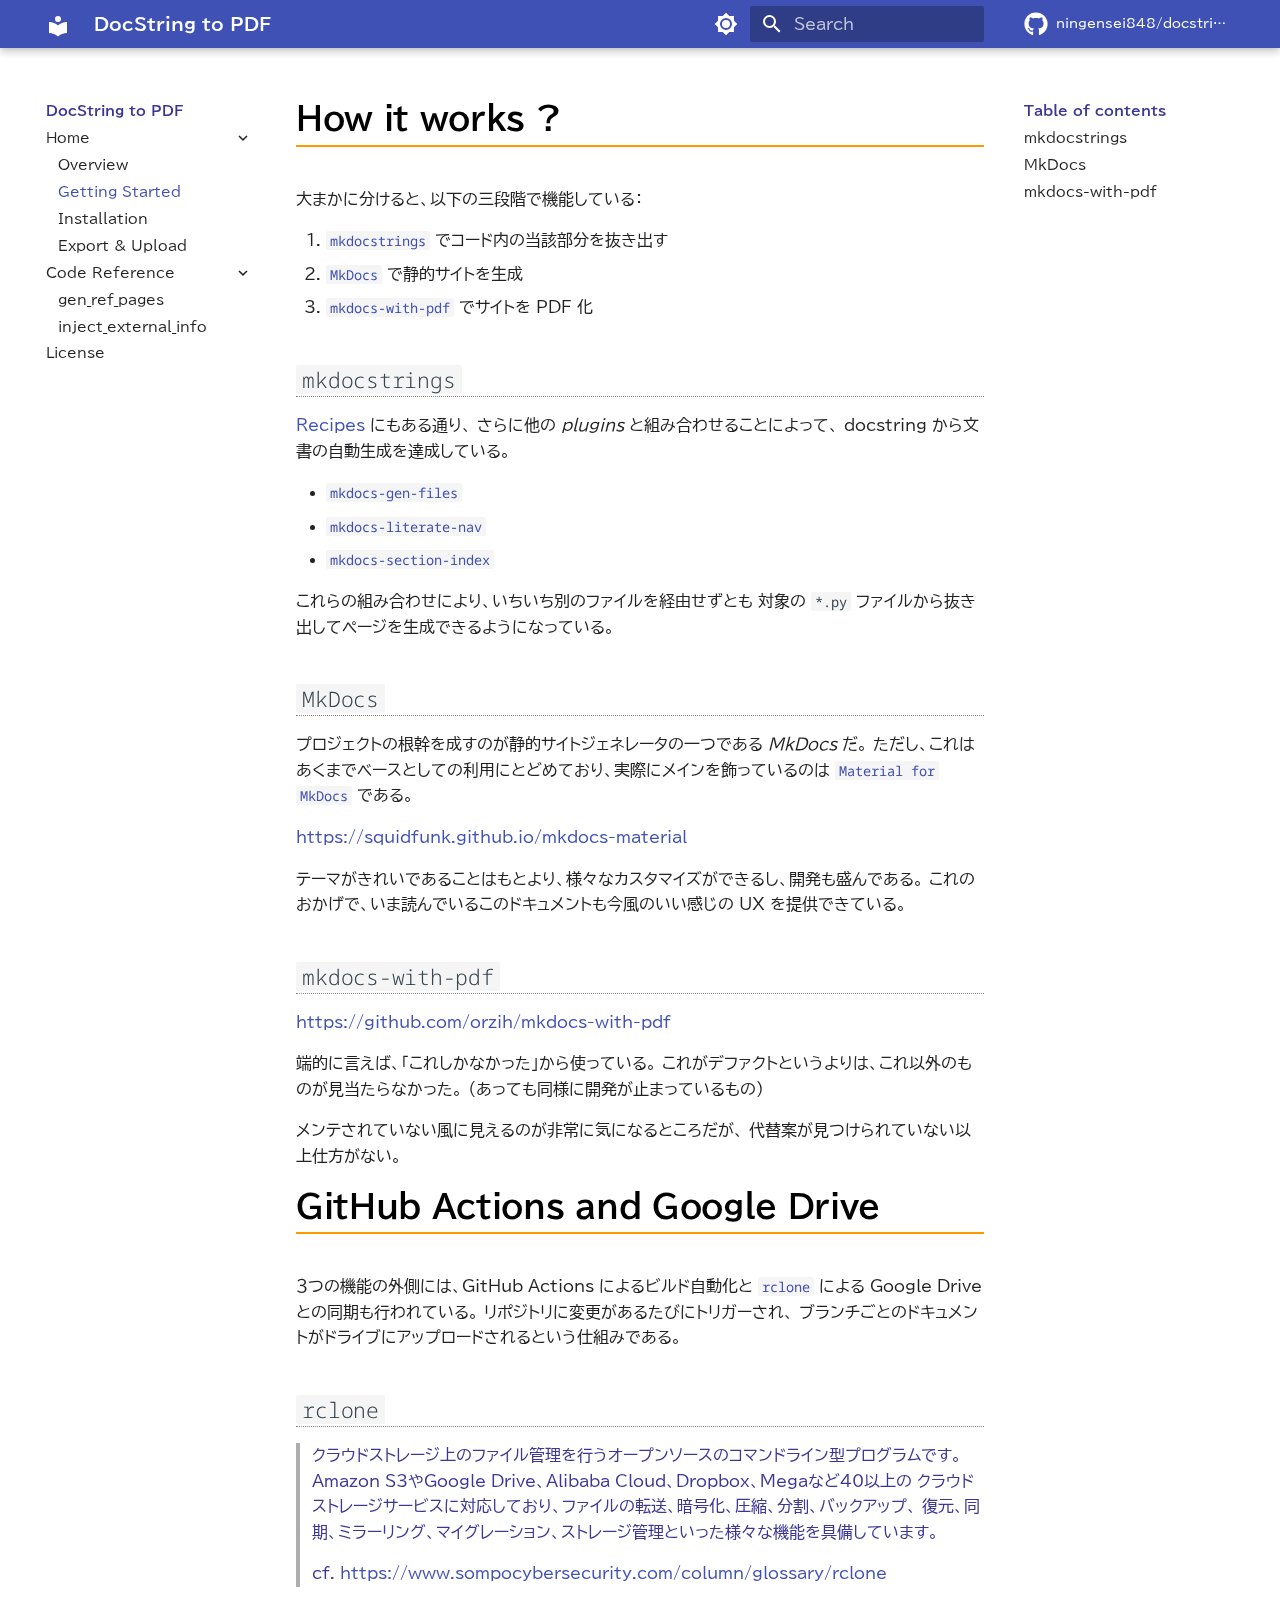
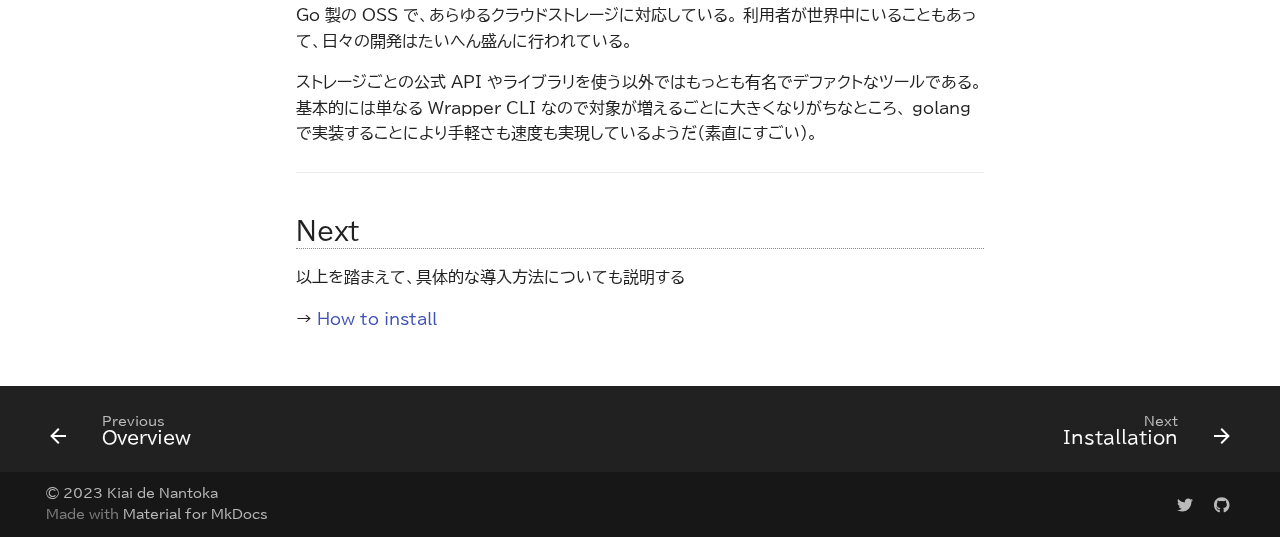
==== commit 1b71cc5e: "deploy: 0923528917056cc6c0108770b08de83f28230577" ====
--- a/how-it-works/index.html
+++ b/how-it-works/index.html
@@ -1,564 +1,296 @@
 
-<!doctype html>
-<html lang="en" class="no-js">
-  <head>
-    
-      <meta charset="utf-8">
-      <meta name="viewport" content="width=device-width,initial-scale=1">
-      
-        <meta name="description" content="This is Documentation for docstring2pdf">
-      
-      
-        <meta name="author" content="Ningensei848">
-      
-      
-        <link rel="canonical" href="https://ningensei848.github.io/docstring2pdf/how-it-works/">
-      
-      
-        <link rel="prev" href="..">
-      
-      
-        <link rel="next" href="../how-to-introduce/">
-      
-      <link rel="icon" href="https://ningensei848.github.io/img/favicon.ico">
-      <meta name="generator" content="mkdocs-1.4.2, mkdocs-material-9.1.5">
-    
-    
-      
-        <title>docstring2pdf のしくみ - DocString to PDF</title>
-      
-    
-    
-      <link rel="stylesheet" href="../assets/stylesheets/main.7a7fce14.min.css">
-      
-        
-        <link rel="stylesheet" href="../assets/stylesheets/palette.a0c5b2b5.min.css">
-      
-      
+<!DOCTYPE html>
 
-    
-    
-    
-      
-        
-        
-        <link rel="preconnect" href="https://fonts.gstatic.com" crossorigin>
-        <link rel="stylesheet" href="https://fonts.googleapis.com/css?family=BIZ+UDPGothic:300,300i,400,400i,700,700i%7CNoto+Sans+Mono:400,400i,700,700i&display=fallback">
-        <style>:root{--md-text-font:"BIZ UDPGothic";--md-code-font:"Noto Sans Mono"}</style>
-      
-    
-    
-      <link rel="stylesheet" href="../assets/_mkdocstrings.css">
-    
-      <link rel="stylesheet" href="../stylesheets/base.css">
-    
-      <link rel="stylesheet" href="../stylesheets/material.css">
-    
-      <link rel="stylesheet" href="../stylesheets/mkdocstrings.css">
-    
-    <script>__md_scope=new URL("..",location),__md_hash=e=>[...e].reduce((e,_)=>(e<<5)-e+_.charCodeAt(0),0),__md_get=(e,_=localStorage,t=__md_scope)=>JSON.parse(_.getItem(t.pathname+"."+e)),__md_set=(e,_,t=localStorage,a=__md_scope)=>{try{t.setItem(a.pathname+"."+e,JSON.stringify(_))}catch(e){}}</script>
-    
-      
-  
-
-
-  
-  
-
-
-  <script id="__analytics">function __md_analytics(){function n(){dataLayer.push(arguments)}window.dataLayer=window.dataLayer||[],n("js",new Date),n("config","G-W1M1TTQDP4"),document.addEventListener("DOMContentLoaded",function(){document.forms.search&&document.forms.search.query.addEventListener("blur",function(){this.value&&n("event","search",{search_term:this.value})}),document$.subscribe(function(){var a=document.forms.feedback;if(void 0!==a)for(var e of a.querySelectorAll("[type=submit]"))e.addEventListener("click",function(e){e.preventDefault();var t=document.location.pathname,e=this.getAttribute("data-md-value");n("event","feedback",{page:t,data:e}),a.firstElementChild.disabled=!0;e=a.querySelector(".md-feedback__note [data-md-value='"+e+"']");e&&(e.hidden=!1)}),a.hidden=!1}),location$.subscribe(function(e){n("config","G-W1M1TTQDP4",{page_path:e.pathname})})});var e=document.createElement("script");e.async=!0,e.src="https://www.googletagmanager.com/gtag/js?id=G-W1M1TTQDP4",document.getElementById("__analytics").insertAdjacentElement("afterEnd",e)}</script>
-
-  
-    <script>"undefined"!=typeof __md_analytics&&__md_analytics()</script>
-  
-
-    
-    
-      
-        <meta  property="og:type"  content="website" >
-      
-        <meta  property="og:title"  content="docstring2pdf のしくみ - DocString to PDF" >
-      
-        <meta  property="og:description"  content="This is Documentation for docstring2pdf" >
-      
-        <meta  property="og:image"  content="https://ningensei848.github.io/docstring2pdf/assets/images/social/how-it-works.png" >
-      
-        <meta  property="og:image:type"  content="image/png" >
-      
-        <meta  property="og:image:width"  content="1200" >
-      
-        <meta  property="og:image:height"  content="630" >
-      
-        <meta  property="og:url"  content="https://ningensei848.github.io/docstring2pdf/how-it-works/" >
-      
-        <meta  name="twitter:card"  content="summary_large_image" >
-      
-        <meta  name="twitter:title"  content="docstring2pdf のしくみ - DocString to PDF" >
-      
-        <meta  name="twitter:description"  content="This is Documentation for docstring2pdf" >
-      
-        <meta  name="twitter:image"  content="https://ningensei848.github.io/docstring2pdf/assets/images/social/how-it-works.png" >
-      
-    
-    
-  </head>
-  
-  
-    
-    
-      
-    
-    
-    
-    
-    <body dir="ltr" data-md-color-scheme="default" data-md-color-primary="indigo" data-md-color-accent="">
-  
-    
-    
-      <script>var palette=__md_get("__palette");if(palette&&"object"==typeof palette.color)for(var key of Object.keys(palette.color))document.body.setAttribute("data-md-color-"+key,palette.color[key])</script>
-    
-    <input class="md-toggle" data-md-toggle="drawer" type="checkbox" id="__drawer" autocomplete="off">
-    <input class="md-toggle" data-md-toggle="search" type="checkbox" id="__search" autocomplete="off">
-    <label class="md-overlay" for="__drawer"></label>
-    <div data-md-component="skip">
-      
-        
-        <a href="#how-it-works" class="md-skip">
+<html class="no-js" lang="en">
+<head>
+<meta charset="utf-8"/>
+<meta content="width=device-width,initial-scale=1" name="viewport"/>
+<meta content="This is Documentation for docstring2pdf" name="description"/>
+<meta content="Ningensei848" name="author"/>
+<link href="https://ningensei848.github.io/docstring2pdf/how-it-works/" rel="canonical"/>
+<link href=".." rel="prev"/>
+<link href="../how-to-install/" rel="next"/>
+<link href="https://ningensei848.github.io/img/favicon.ico" rel="icon"/>
+<meta content="mkdocs-1.4.2, mkdocs-material-9.1.5" name="generator"/>
+<title>docstring2pdf のしくみ - DocString to PDF</title>
+<link href="../assets/stylesheets/main.7a7fce14.min.css" rel="stylesheet"/>
+<link href="../assets/stylesheets/palette.a0c5b2b5.min.css" rel="stylesheet"/>
+<link crossorigin="" href="https://fonts.gstatic.com" rel="preconnect"/>
+<link href="https://fonts.googleapis.com/css?family=BIZ+UDPGothic:300,300i,400,400i,700,700i%7CNoto+Sans+Mono:400,400i,700,700i&amp;display=fallback" rel="stylesheet"/>
+<style>:root{--md-text-font:"BIZ UDPGothic";--md-code-font:"Noto Sans Mono"}</style>
+<link href="../assets/_mkdocstrings.css" rel="stylesheet"/>
+<link href="../stylesheets/base.css" rel="stylesheet"/>
+<link href="../stylesheets/material.css" rel="stylesheet"/>
+<link href="../stylesheets/mkdocstrings.css" rel="stylesheet"/>
+<script>__md_scope=new URL("..",location),__md_hash=e=>[...e].reduce((e,_)=>(e<<5)-e+_.charCodeAt(0),0),__md_get=(e,_=localStorage,t=__md_scope)=>JSON.parse(_.getItem(t.pathname+"."+e)),__md_set=(e,_,t=localStorage,a=__md_scope)=>{try{t.setItem(a.pathname+"."+e,JSON.stringify(_))}catch(e){}}</script>
+<script id="__analytics">function __md_analytics(){function n(){dataLayer.push(arguments)}window.dataLayer=window.dataLayer||[],n("js",new Date),n("config","G-W1M1TTQDP4"),document.addEventListener("DOMContentLoaded",function(){document.forms.search&&document.forms.search.query.addEventListener("blur",function(){this.value&&n("event","search",{search_term:this.value})}),document$.subscribe(function(){var a=document.forms.feedback;if(void 0!==a)for(var e of a.querySelectorAll("[type=submit]"))e.addEventListener("click",function(e){e.preventDefault();var t=document.location.pathname,e=this.getAttribute("data-md-value");n("event","feedback",{page:t,data:e}),a.firstElementChild.disabled=!0;e=a.querySelector(".md-feedback__note [data-md-value='"+e+"']");e&&(e.hidden=!1)}),a.hidden=!1}),location$.subscribe(function(e){n("config","G-W1M1TTQDP4",{page_path:e.pathname})})});var e=document.createElement("script");e.async=!0,e.src="https://www.googletagmanager.com/gtag/js?id=G-W1M1TTQDP4",document.getElementById("__analytics").insertAdjacentElement("afterEnd",e)}</script>
+<script>"undefined"!=typeof __md_analytics&&__md_analytics()</script>
+<meta content="website" property="og:type"/>
+<meta content="docstring2pdf のしくみ - DocString to PDF" property="og:title"/>
+<meta content="This is Documentation for docstring2pdf" property="og:description"/>
+<meta content="https://ningensei848.github.io/docstring2pdf/assets/images/social/how-it-works.png" property="og:image"/>
+<meta content="image/png" property="og:image:type"/>
+<meta content="1200" property="og:image:width"/>
+<meta content="630" property="og:image:height"/>
+<meta content="https://ningensei848.github.io/docstring2pdf/how-it-works/" property="og:url"/>
+<meta content="summary_large_image" name="twitter:card"/>
+<meta content="docstring2pdf のしくみ - DocString to PDF" name="twitter:title"/>
+<meta content="This is Documentation for docstring2pdf" name="twitter:description"/>
+<meta content="https://ningensei848.github.io/docstring2pdf/assets/images/social/how-it-works.png" name="twitter:image"/>
+<script async="" crossorigin="anonymous" src="https://pagead2.googlesyndication.com/pagead/js/adsbygoogle.js?client=ca-pub-7857289120965920"></script>
+<link href="../assets/stylesheets/glightbox.min.css" rel="stylesheet"/><style>
+            html.glightbox-open { overflow: initial; height: 100%; }
+            .gslide-title { margin-top: 0px; user-select: text; }
+            .gslide-desc { color: #666; user-select: text; }
+            .gslide-image img { background: white; }
+            
+                .gscrollbar-fixer { padding-right: 15px; }
+                .gdesc-inner { font-size: 0.75rem; }
+                body[data-md-color-scheme="slate"] .gdesc-inner { background: var(--md-default-bg-color);}
+                body[data-md-color-scheme="slate"] .gslide-title { color: var(--md-default-fg-color);}
+                body[data-md-color-scheme="slate"] .gslide-desc { color: var(--md-default-fg-color);}
+                </style><script src="../assets/javascripts/glightbox.min.js"></script></head>
+<body data-md-color-accent="" data-md-color-primary="indigo" data-md-color-scheme="default" dir="ltr">
+<script>var palette=__md_get("__palette");if(palette&&"object"==typeof palette.color)for(var key of Object.keys(palette.color))document.body.setAttribute("data-md-color-"+key,palette.color[key])</script>
+<input autocomplete="off" class="md-toggle" data-md-toggle="drawer" id="__drawer" type="checkbox"/>
+<input autocomplete="off" class="md-toggle" data-md-toggle="search" id="__search" type="checkbox"/>
+<label class="md-overlay" for="__drawer"></label>
+<div data-md-component="skip">
+<a class="md-skip" href="#how-it-works">
           Skip to content
         </a>
-      
-    </div>
-    <div data-md-component="announce">
-      
-    </div>
-    
-    
-      
-
-  
-
+</div>
+<div data-md-component="announce">
+</div>
 <header class="md-header md-header--shadow" data-md-component="header">
-  <nav class="md-header__inner md-grid" aria-label="Header">
-    <a href=".." title="DocString to PDF" class="md-header__button md-logo" aria-label="DocString to PDF" data-md-component="logo">
-      
-  
-  <svg xmlns="http://www.w3.org/2000/svg" viewBox="0 0 24 24"><path d="M12 8a3 3 0 0 0 3-3 3 3 0 0 0-3-3 3 3 0 0 0-3 3 3 3 0 0 0 3 3m0 3.54C9.64 9.35 6.5 8 3 8v11c3.5 0 6.64 1.35 9 3.54 2.36-2.19 5.5-3.54 9-3.54V8c-3.5 0-6.64 1.35-9 3.54Z"/></svg>
-
-    </a>
-    <label class="md-header__button md-icon" for="__drawer">
-      <svg xmlns="http://www.w3.org/2000/svg" viewBox="0 0 24 24"><path d="M3 6h18v2H3V6m0 5h18v2H3v-2m0 5h18v2H3v-2Z"/></svg>
-    </label>
-    <div class="md-header__title" data-md-component="header-title">
-      <div class="md-header__ellipsis">
-        <div class="md-header__topic">
-          <span class="md-ellipsis">
+<nav aria-label="Header" class="md-header__inner md-grid">
+<a aria-label="DocString to PDF" class="md-header__button md-logo" data-md-component="logo" href=".." title="DocString to PDF">
+<svg viewbox="0 0 24 24" xmlns="http://www.w3.org/2000/svg"><path d="M12 8a3 3 0 0 0 3-3 3 3 0 0 0-3-3 3 3 0 0 0-3 3 3 3 0 0 0 3 3m0 3.54C9.64 9.35 6.5 8 3 8v11c3.5 0 6.64 1.35 9 3.54 2.36-2.19 5.5-3.54 9-3.54V8c-3.5 0-6.64 1.35-9 3.54Z"></path></svg>
+</a>
+<label class="md-header__button md-icon" for="__drawer">
+<svg viewbox="0 0 24 24" xmlns="http://www.w3.org/2000/svg"><path d="M3 6h18v2H3V6m0 5h18v2H3v-2m0 5h18v2H3v-2Z"></path></svg>
+</label>
+<div class="md-header__title" data-md-component="header-title">
+<div class="md-header__ellipsis">
+<div class="md-header__topic">
+<span class="md-ellipsis">
             DocString to PDF
           </span>
-        </div>
-        <div class="md-header__topic" data-md-component="header-topic">
-          <span class="md-ellipsis">
+</div>
+<div class="md-header__topic" data-md-component="header-topic">
+<span class="md-ellipsis">
             
               docstring2pdf のしくみ
             
           </span>
-        </div>
-      </div>
-    </div>
-    
-      <form class="md-header__option" data-md-component="palette">
-        
-          
-          <input class="md-option" data-md-color-media="(prefers-color-scheme: light)" data-md-color-scheme="default" data-md-color-primary="indigo" data-md-color-accent=""  aria-label="Switch to dark mode"  type="radio" name="__palette" id="__palette_1">
-          
-            <label class="md-header__button md-icon" title="Switch to dark mode" for="__palette_2" hidden>
-              <svg xmlns="http://www.w3.org/2000/svg" viewBox="0 0 24 24"><path d="M12 8a4 4 0 0 0-4 4 4 4 0 0 0 4 4 4 4 0 0 0 4-4 4 4 0 0 0-4-4m0 10a6 6 0 0 1-6-6 6 6 0 0 1 6-6 6 6 0 0 1 6 6 6 6 0 0 1-6 6m8-9.31V4h-4.69L12 .69 8.69 4H4v4.69L.69 12 4 15.31V20h4.69L12 23.31 15.31 20H20v-4.69L23.31 12 20 8.69Z"/></svg>
-            </label>
-          
-        
-          
-          <input class="md-option" data-md-color-media="(prefers-color-scheme: dark)" data-md-color-scheme="slate" data-md-color-primary="" data-md-color-accent=""  aria-label="Switch to light mode"  type="radio" name="__palette" id="__palette_2">
-          
-            <label class="md-header__button md-icon" title="Switch to light mode" for="__palette_1" hidden>
-              <svg xmlns="http://www.w3.org/2000/svg" viewBox="0 0 24 24"><path d="M12 18c-.89 0-1.74-.2-2.5-.55C11.56 16.5 13 14.42 13 12c0-2.42-1.44-4.5-3.5-5.45C10.26 6.2 11.11 6 12 6a6 6 0 0 1 6 6 6 6 0 0 1-6 6m8-9.31V4h-4.69L12 .69 8.69 4H4v4.69L.69 12 4 15.31V20h4.69L12 23.31 15.31 20H20v-4.69L23.31 12 20 8.69Z"/></svg>
-            </label>
-          
-        
-      </form>
-    
-    
-    
-      <label class="md-header__button md-icon" for="__search">
-        <svg xmlns="http://www.w3.org/2000/svg" viewBox="0 0 24 24"><path d="M9.5 3A6.5 6.5 0 0 1 16 9.5c0 1.61-.59 3.09-1.56 4.23l.27.27h.79l5 5-1.5 1.5-5-5v-.79l-.27-.27A6.516 6.516 0 0 1 9.5 16 6.5 6.5 0 0 1 3 9.5 6.5 6.5 0 0 1 9.5 3m0 2C7 5 5 7 5 9.5S7 14 9.5 14 14 12 14 9.5 12 5 9.5 5Z"/></svg>
-      </label>
-      <div class="md-search" data-md-component="search" role="dialog">
-  <label class="md-search__overlay" for="__search"></label>
-  <div class="md-search__inner" role="search">
-    <form class="md-search__form" name="search">
-      <input type="text" class="md-search__input" name="query" aria-label="Search" placeholder="Search" autocapitalize="off" autocorrect="off" autocomplete="off" spellcheck="false" data-md-component="search-query" required>
-      <label class="md-search__icon md-icon" for="__search">
-        <svg xmlns="http://www.w3.org/2000/svg" viewBox="0 0 24 24"><path d="M9.5 3A6.5 6.5 0 0 1 16 9.5c0 1.61-.59 3.09-1.56 4.23l.27.27h.79l5 5-1.5 1.5-5-5v-.79l-.27-.27A6.516 6.516 0 0 1 9.5 16 6.5 6.5 0 0 1 3 9.5 6.5 6.5 0 0 1 9.5 3m0 2C7 5 5 7 5 9.5S7 14 9.5 14 14 12 14 9.5 12 5 9.5 5Z"/></svg>
-        <svg xmlns="http://www.w3.org/2000/svg" viewBox="0 0 24 24"><path d="M20 11v2H8l5.5 5.5-1.42 1.42L4.16 12l7.92-7.92L13.5 5.5 8 11h12Z"/></svg>
-      </label>
-      <nav class="md-search__options" aria-label="Search">
-        
-        <button type="reset" class="md-search__icon md-icon" title="Clear" aria-label="Clear" tabindex="-1">
-          <svg xmlns="http://www.w3.org/2000/svg" viewBox="0 0 24 24"><path d="M19 6.41 17.59 5 12 10.59 6.41 5 5 6.41 10.59 12 5 17.59 6.41 19 12 13.41 17.59 19 19 17.59 13.41 12 19 6.41Z"/></svg>
-        </button>
-      </nav>
-      
-    </form>
-    <div class="md-search__output">
-      <div class="md-search__scrollwrap" data-md-scrollfix>
-        <div class="md-search-result" data-md-component="search-result">
-          <div class="md-search-result__meta">
+</div>
+</div>
+</div>
+<form class="md-header__option" data-md-component="palette">
+<input aria-label="Switch to dark mode" class="md-option" data-md-color-accent="" data-md-color-media="(prefers-color-scheme: light)" data-md-color-primary="indigo" data-md-color-scheme="default" id="__palette_1" name="__palette" type="radio"/>
+<label class="md-header__button md-icon" for="__palette_2" hidden="" title="Switch to dark mode">
+<svg viewbox="0 0 24 24" xmlns="http://www.w3.org/2000/svg"><path d="M12 8a4 4 0 0 0-4 4 4 4 0 0 0 4 4 4 4 0 0 0 4-4 4 4 0 0 0-4-4m0 10a6 6 0 0 1-6-6 6 6 0 0 1 6-6 6 6 0 0 1 6 6 6 6 0 0 1-6 6m8-9.31V4h-4.69L12 .69 8.69 4H4v4.69L.69 12 4 15.31V20h4.69L12 23.31 15.31 20H20v-4.69L23.31 12 20 8.69Z"></path></svg>
+</label>
+<input aria-label="Switch to light mode" class="md-option" data-md-color-accent="" data-md-color-media="(prefers-color-scheme: dark)" data-md-color-primary="" data-md-color-scheme="slate" id="__palette_2" name="__palette" type="radio"/>
+<label class="md-header__button md-icon" for="__palette_1" hidden="" title="Switch to light mode">
+<svg viewbox="0 0 24 24" xmlns="http://www.w3.org/2000/svg"><path d="M12 18c-.89 0-1.74-.2-2.5-.55C11.56 16.5 13 14.42 13 12c0-2.42-1.44-4.5-3.5-5.45C10.26 6.2 11.11 6 12 6a6 6 0 0 1 6 6 6 6 0 0 1-6 6m8-9.31V4h-4.69L12 .69 8.69 4H4v4.69L.69 12 4 15.31V20h4.69L12 23.31 15.31 20H20v-4.69L23.31 12 20 8.69Z"></path></svg>
+</label>
+</form>
+<label class="md-header__button md-icon" for="__search">
+<svg viewbox="0 0 24 24" xmlns="http://www.w3.org/2000/svg"><path d="M9.5 3A6.5 6.5 0 0 1 16 9.5c0 1.61-.59 3.09-1.56 4.23l.27.27h.79l5 5-1.5 1.5-5-5v-.79l-.27-.27A6.516 6.516 0 0 1 9.5 16 6.5 6.5 0 0 1 3 9.5 6.5 6.5 0 0 1 9.5 3m0 2C7 5 5 7 5 9.5S7 14 9.5 14 14 12 14 9.5 12 5 9.5 5Z"></path></svg>
+</label>
+<div class="md-search" data-md-component="search" role="dialog">
+<label class="md-search__overlay" for="__search"></label>
+<div class="md-search__inner" role="search">
+<form class="md-search__form" name="search">
+<input aria-label="Search" autocapitalize="off" autocomplete="off" autocorrect="off" class="md-search__input" data-md-component="search-query" name="query" placeholder="Search" required="" spellcheck="false" type="text"/>
+<label class="md-search__icon md-icon" for="__search">
+<svg viewbox="0 0 24 24" xmlns="http://www.w3.org/2000/svg"><path d="M9.5 3A6.5 6.5 0 0 1 16 9.5c0 1.61-.59 3.09-1.56 4.23l.27.27h.79l5 5-1.5 1.5-5-5v-.79l-.27-.27A6.516 6.516 0 0 1 9.5 16 6.5 6.5 0 0 1 3 9.5 6.5 6.5 0 0 1 9.5 3m0 2C7 5 5 7 5 9.5S7 14 9.5 14 14 12 14 9.5 12 5 9.5 5Z"></path></svg>
+<svg viewbox="0 0 24 24" xmlns="http://www.w3.org/2000/svg"><path d="M20 11v2H8l5.5 5.5-1.42 1.42L4.16 12l7.92-7.92L13.5 5.5 8 11h12Z"></path></svg>
+</label>
+<nav aria-label="Search" class="md-search__options">
+<button aria-label="Clear" class="md-search__icon md-icon" tabindex="-1" title="Clear" type="reset">
+<svg viewbox="0 0 24 24" xmlns="http://www.w3.org/2000/svg"><path d="M19 6.41 17.59 5 12 10.59 6.41 5 5 6.41 10.59 12 5 17.59 6.41 19 12 13.41 17.59 19 19 17.59 13.41 12 19 6.41Z"></path></svg>
+</button>
+</nav>
+</form>
+<div class="md-search__output">
+<div class="md-search__scrollwrap" data-md-scrollfix="">
+<div class="md-search-result" data-md-component="search-result">
+<div class="md-search-result__meta">
             Initializing search
           </div>
-          <ol class="md-search-result__list" role="presentation"></ol>
-        </div>
-      </div>
-    </div>
-  </div>
-</div>
-    
-    
-      <div class="md-header__source">
-        <a href="https://github.com/ningensei848/docstring2pdf" title="Go to repository" class="md-source" data-md-component="source">
-  <div class="md-source__icon md-icon">
-    
-    <svg xmlns="http://www.w3.org/2000/svg" viewBox="0 0 496 512"><!--! Font Awesome Free 6.3.0 by @fontawesome - https://fontawesome.com License - https://fontawesome.com/license/free (Icons: CC BY 4.0, Fonts: SIL OFL 1.1, Code: MIT License) Copyright 2023 Fonticons, Inc.--><path d="M165.9 397.4c0 2-2.3 3.6-5.2 3.6-3.3.3-5.6-1.3-5.6-3.6 0-2 2.3-3.6 5.2-3.6 3-.3 5.6 1.3 5.6 3.6zm-31.1-4.5c-.7 2 1.3 4.3 4.3 4.9 2.6 1 5.6 0 6.2-2s-1.3-4.3-4.3-5.2c-2.6-.7-5.5.3-6.2 2.3zm44.2-1.7c-2.9.7-4.9 2.6-4.6 4.9.3 2 2.9 3.3 5.9 2.6 2.9-.7 4.9-2.6 4.6-4.6-.3-1.9-3-3.2-5.9-2.9zM244.8 8C106.1 8 0 113.3 0 252c0 110.9 69.8 205.8 169.5 239.2 12.8 2.3 17.3-5.6 17.3-12.1 0-6.2-.3-40.4-.3-61.4 0 0-70 15-84.7-29.8 0 0-11.4-29.1-27.8-36.6 0 0-22.9-15.7 1.6-15.4 0 0 24.9 2 38.6 25.8 21.9 38.6 58.6 27.5 72.9 20.9 2.3-16 8.8-27.1 16-33.7-55.9-6.2-112.3-14.3-112.3-110.5 0-27.5 7.6-41.3 23.6-58.9-2.6-6.5-11.1-33.3 2.6-67.9 20.9-6.5 69 27 69 27 20-5.6 41.5-8.5 62.8-8.5s42.8 2.9 62.8 8.5c0 0 48.1-33.6 69-27 13.7 34.7 5.2 61.4 2.6 67.9 16 17.7 25.8 31.5 25.8 58.9 0 96.5-58.9 104.2-114.8 110.5 9.2 7.9 17 22.9 17 46.4 0 33.7-.3 75.4-.3 83.6 0 6.5 4.6 14.4 17.3 12.1C428.2 457.8 496 362.9 496 252 496 113.3 383.5 8 244.8 8zM97.2 352.9c-1.3 1-1 3.3.7 5.2 1.6 1.6 3.9 2.3 5.2 1 1.3-1 1-3.3-.7-5.2-1.6-1.6-3.9-2.3-5.2-1zm-10.8-8.1c-.7 1.3.3 2.9 2.3 3.9 1.6 1 3.6.7 4.3-.7.7-1.3-.3-2.9-2.3-3.9-2-.6-3.6-.3-4.3.7zm32.4 35.6c-1.6 1.3-1 4.3 1.3 6.2 2.3 2.3 5.2 2.6 6.5 1 1.3-1.3.7-4.3-1.3-6.2-2.2-2.3-5.2-2.6-6.5-1zm-11.4-14.7c-1.6 1-1.6 3.6 0 5.9 1.6 2.3 4.3 3.3 5.6 2.3 1.6-1.3 1.6-3.9 0-6.2-1.4-2.3-4-3.3-5.6-2z"/></svg>
-  </div>
-  <div class="md-source__repository">
+<ol class="md-search-result__list" role="presentation"></ol>
+</div>
+</div>
+</div>
+</div>
+</div>
+<div class="md-header__source">
+<a class="md-source" data-md-component="source" href="https://github.com/ningensei848/docstring2pdf" title="Go to repository">
+<div class="md-source__icon md-icon">
+<svg viewbox="0 0 496 512" xmlns="http://www.w3.org/2000/svg"><!--! Font Awesome Free 6.3.0 by @fontawesome - https://fontawesome.com License - https://fontawesome.com/license/free (Icons: CC BY 4.0, Fonts: SIL OFL 1.1, Code: MIT License) Copyright 2023 Fonticons, Inc.--><path d="M165.9 397.4c0 2-2.3 3.6-5.2 3.6-3.3.3-5.6-1.3-5.6-3.6 0-2 2.3-3.6 5.2-3.6 3-.3 5.6 1.3 5.6 3.6zm-31.1-4.5c-.7 2 1.3 4.3 4.3 4.9 2.6 1 5.6 0 6.2-2s-1.3-4.3-4.3-5.2c-2.6-.7-5.5.3-6.2 2.3zm44.2-1.7c-2.9.7-4.9 2.6-4.6 4.9.3 2 2.9 3.3 5.9 2.6 2.9-.7 4.9-2.6 4.6-4.6-.3-1.9-3-3.2-5.9-2.9zM244.8 8C106.1 8 0 113.3 0 252c0 110.9 69.8 205.8 169.5 239.2 12.8 2.3 17.3-5.6 17.3-12.1 0-6.2-.3-40.4-.3-61.4 0 0-70 15-84.7-29.8 0 0-11.4-29.1-27.8-36.6 0 0-22.9-15.7 1.6-15.4 0 0 24.9 2 38.6 25.8 21.9 38.6 58.6 27.5 72.9 20.9 2.3-16 8.8-27.1 16-33.7-55.9-6.2-112.3-14.3-112.3-110.5 0-27.5 7.6-41.3 23.6-58.9-2.6-6.5-11.1-33.3 2.6-67.9 20.9-6.5 69 27 69 27 20-5.6 41.5-8.5 62.8-8.5s42.8 2.9 62.8 8.5c0 0 48.1-33.6 69-27 13.7 34.7 5.2 61.4 2.6 67.9 16 17.7 25.8 31.5 25.8 58.9 0 96.5-58.9 104.2-114.8 110.5 9.2 7.9 17 22.9 17 46.4 0 33.7-.3 75.4-.3 83.6 0 6.5 4.6 14.4 17.3 12.1C428.2 457.8 496 362.9 496 252 496 113.3 383.5 8 244.8 8zM97.2 352.9c-1.3 1-1 3.3.7 5.2 1.6 1.6 3.9 2.3 5.2 1 1.3-1 1-3.3-.7-5.2-1.6-1.6-3.9-2.3-5.2-1zm-10.8-8.1c-.7 1.3.3 2.9 2.3 3.9 1.6 1 3.6.7 4.3-.7.7-1.3-.3-2.9-2.3-3.9-2-.6-3.6-.3-4.3.7zm32.4 35.6c-1.6 1.3-1 4.3 1.3 6.2 2.3 2.3 5.2 2.6 6.5 1 1.3-1.3.7-4.3-1.3-6.2-2.2-2.3-5.2-2.6-6.5-1zm-11.4-14.7c-1.6 1-1.6 3.6 0 5.9 1.6 2.3 4.3 3.3 5.6 2.3 1.6-1.3 1.6-3.9 0-6.2-1.4-2.3-4-3.3-5.6-2z"></path></svg>
+</div>
+<div class="md-source__repository">
     ningensei848/docstring2pdf
   </div>
 </a>
-      </div>
-    
-  </nav>
-  
+</div>
+</nav>
 </header>
-    
-    <div class="md-container" data-md-component="container">
-      
-      
-        
-          
-        
-      
-      <main class="md-main" data-md-component="main">
-        <div class="md-main__inner md-grid">
-          
-            
-              
-              <div class="md-sidebar md-sidebar--primary" data-md-component="sidebar" data-md-type="navigation" >
-                <div class="md-sidebar__scrollwrap">
-                  <div class="md-sidebar__inner">
-                    
-
-
-<nav class="md-nav md-nav--primary" aria-label="Navigation" data-md-level="0">
-  <label class="md-nav__title" for="__drawer">
-    <a href=".." title="DocString to PDF" class="md-nav__button md-logo" aria-label="DocString to PDF" data-md-component="logo">
-      
-  
-  <svg xmlns="http://www.w3.org/2000/svg" viewBox="0 0 24 24"><path d="M12 8a3 3 0 0 0 3-3 3 3 0 0 0-3-3 3 3 0 0 0-3 3 3 3 0 0 0 3 3m0 3.54C9.64 9.35 6.5 8 3 8v11c3.5 0 6.64 1.35 9 3.54 2.36-2.19 5.5-3.54 9-3.54V8c-3.5 0-6.64 1.35-9 3.54Z"/></svg>
-
-    </a>
+<div class="md-container" data-md-component="container">
+<main class="md-main" data-md-component="main">
+<div class="md-main__inner md-grid">
+<div class="md-sidebar md-sidebar--primary" data-md-component="sidebar" data-md-type="navigation">
+<div class="md-sidebar__scrollwrap">
+<div class="md-sidebar__inner">
+<nav aria-label="Navigation" class="md-nav md-nav--primary" data-md-level="0">
+<label class="md-nav__title" for="__drawer">
+<a aria-label="DocString to PDF" class="md-nav__button md-logo" data-md-component="logo" href=".." title="DocString to PDF">
+<svg viewbox="0 0 24 24" xmlns="http://www.w3.org/2000/svg"><path d="M12 8a3 3 0 0 0 3-3 3 3 0 0 0-3-3 3 3 0 0 0-3 3 3 3 0 0 0 3 3m0 3.54C9.64 9.35 6.5 8 3 8v11c3.5 0 6.64 1.35 9 3.54 2.36-2.19 5.5-3.54 9-3.54V8c-3.5 0-6.64 1.35-9 3.54Z"></path></svg>
+</a>
     DocString to PDF
   </label>
-  
-    <div class="md-nav__source">
-      <a href="https://github.com/ningensei848/docstring2pdf" title="Go to repository" class="md-source" data-md-component="source">
-  <div class="md-source__icon md-icon">
-    
-    <svg xmlns="http://www.w3.org/2000/svg" viewBox="0 0 496 512"><!--! Font Awesome Free 6.3.0 by @fontawesome - https://fontawesome.com License - https://fontawesome.com/license/free (Icons: CC BY 4.0, Fonts: SIL OFL 1.1, Code: MIT License) Copyright 2023 Fonticons, Inc.--><path d="M165.9 397.4c0 2-2.3 3.6-5.2 3.6-3.3.3-5.6-1.3-5.6-3.6 0-2 2.3-3.6 5.2-3.6 3-.3 5.6 1.3 5.6 3.6zm-31.1-4.5c-.7 2 1.3 4.3 4.3 4.9 2.6 1 5.6 0 6.2-2s-1.3-4.3-4.3-5.2c-2.6-.7-5.5.3-6.2 2.3zm44.2-1.7c-2.9.7-4.9 2.6-4.6 4.9.3 2 2.9 3.3 5.9 2.6 2.9-.7 4.9-2.6 4.6-4.6-.3-1.9-3-3.2-5.9-2.9zM244.8 8C106.1 8 0 113.3 0 252c0 110.9 69.8 205.8 169.5 239.2 12.8 2.3 17.3-5.6 17.3-12.1 0-6.2-.3-40.4-.3-61.4 0 0-70 15-84.7-29.8 0 0-11.4-29.1-27.8-36.6 0 0-22.9-15.7 1.6-15.4 0 0 24.9 2 38.6 25.8 21.9 38.6 58.6 27.5 72.9 20.9 2.3-16 8.8-27.1 16-33.7-55.9-6.2-112.3-14.3-112.3-110.5 0-27.5 7.6-41.3 23.6-58.9-2.6-6.5-11.1-33.3 2.6-67.9 20.9-6.5 69 27 69 27 20-5.6 41.5-8.5 62.8-8.5s42.8 2.9 62.8 8.5c0 0 48.1-33.6 69-27 13.7 34.7 5.2 61.4 2.6 67.9 16 17.7 25.8 31.5 25.8 58.9 0 96.5-58.9 104.2-114.8 110.5 9.2 7.9 17 22.9 17 46.4 0 33.7-.3 75.4-.3 83.6 0 6.5 4.6 14.4 17.3 12.1C428.2 457.8 496 362.9 496 252 496 113.3 383.5 8 244.8 8zM97.2 352.9c-1.3 1-1 3.3.7 5.2 1.6 1.6 3.9 2.3 5.2 1 1.3-1 1-3.3-.7-5.2-1.6-1.6-3.9-2.3-5.2-1zm-10.8-8.1c-.7 1.3.3 2.9 2.3 3.9 1.6 1 3.6.7 4.3-.7.7-1.3-.3-2.9-2.3-3.9-2-.6-3.6-.3-4.3.7zm32.4 35.6c-1.6 1.3-1 4.3 1.3 6.2 2.3 2.3 5.2 2.6 6.5 1 1.3-1.3.7-4.3-1.3-6.2-2.2-2.3-5.2-2.6-6.5-1zm-11.4-14.7c-1.6 1-1.6 3.6 0 5.9 1.6 2.3 4.3 3.3 5.6 2.3 1.6-1.3 1.6-3.9 0-6.2-1.4-2.3-4-3.3-5.6-2z"/></svg>
-  </div>
-  <div class="md-source__repository">
+<div class="md-nav__source">
+<a class="md-source" data-md-component="source" href="https://github.com/ningensei848/docstring2pdf" title="Go to repository">
+<div class="md-source__icon md-icon">
+<svg viewbox="0 0 496 512" xmlns="http://www.w3.org/2000/svg"><!--! Font Awesome Free 6.3.0 by @fontawesome - https://fontawesome.com License - https://fontawesome.com/license/free (Icons: CC BY 4.0, Fonts: SIL OFL 1.1, Code: MIT License) Copyright 2023 Fonticons, Inc.--><path d="M165.9 397.4c0 2-2.3 3.6-5.2 3.6-3.3.3-5.6-1.3-5.6-3.6 0-2 2.3-3.6 5.2-3.6 3-.3 5.6 1.3 5.6 3.6zm-31.1-4.5c-.7 2 1.3 4.3 4.3 4.9 2.6 1 5.6 0 6.2-2s-1.3-4.3-4.3-5.2c-2.6-.7-5.5.3-6.2 2.3zm44.2-1.7c-2.9.7-4.9 2.6-4.6 4.9.3 2 2.9 3.3 5.9 2.6 2.9-.7 4.9-2.6 4.6-4.6-.3-1.9-3-3.2-5.9-2.9zM244.8 8C106.1 8 0 113.3 0 252c0 110.9 69.8 205.8 169.5 239.2 12.8 2.3 17.3-5.6 17.3-12.1 0-6.2-.3-40.4-.3-61.4 0 0-70 15-84.7-29.8 0 0-11.4-29.1-27.8-36.6 0 0-22.9-15.7 1.6-15.4 0 0 24.9 2 38.6 25.8 21.9 38.6 58.6 27.5 72.9 20.9 2.3-16 8.8-27.1 16-33.7-55.9-6.2-112.3-14.3-112.3-110.5 0-27.5 7.6-41.3 23.6-58.9-2.6-6.5-11.1-33.3 2.6-67.9 20.9-6.5 69 27 69 27 20-5.6 41.5-8.5 62.8-8.5s42.8 2.9 62.8 8.5c0 0 48.1-33.6 69-27 13.7 34.7 5.2 61.4 2.6 67.9 16 17.7 25.8 31.5 25.8 58.9 0 96.5-58.9 104.2-114.8 110.5 9.2 7.9 17 22.9 17 46.4 0 33.7-.3 75.4-.3 83.6 0 6.5 4.6 14.4 17.3 12.1C428.2 457.8 496 362.9 496 252 496 113.3 383.5 8 244.8 8zM97.2 352.9c-1.3 1-1 3.3.7 5.2 1.6 1.6 3.9 2.3 5.2 1 1.3-1 1-3.3-.7-5.2-1.6-1.6-3.9-2.3-5.2-1zm-10.8-8.1c-.7 1.3.3 2.9 2.3 3.9 1.6 1 3.6.7 4.3-.7.7-1.3-.3-2.9-2.3-3.9-2-.6-3.6-.3-4.3.7zm32.4 35.6c-1.6 1.3-1 4.3 1.3 6.2 2.3 2.3 5.2 2.6 6.5 1 1.3-1.3.7-4.3-1.3-6.2-2.2-2.3-5.2-2.6-6.5-1zm-11.4-14.7c-1.6 1-1.6 3.6 0 5.9 1.6 2.3 4.3 3.3 5.6 2.3 1.6-1.3 1.6-3.9 0-6.2-1.4-2.3-4-3.3-5.6-2z"></path></svg>
+</div>
+<div class="md-source__repository">
     ningensei848/docstring2pdf
   </div>
 </a>
-    </div>
-  
-  <ul class="md-nav__list" data-md-scrollfix>
-    
-      
-      
-      
-
-  
-  
-    
-  
-  
-    
-    <li class="md-nav__item md-nav__item--active md-nav__item--nested">
-      
-      
-      
-      
-      <input class="md-nav__toggle md-toggle " type="checkbox" id="__nav_1" checked>
-      
-      
-      
-        <label class="md-nav__link" for="__nav_1" id="__nav_1_label" tabindex="0">
+</div>
+<ul class="md-nav__list" data-md-scrollfix="">
+<li class="md-nav__item md-nav__item--active md-nav__item--nested">
+<input checked="" class="md-nav__toggle md-toggle" id="__nav_1" type="checkbox"/>
+<label class="md-nav__link" for="__nav_1" id="__nav_1_label" tabindex="0">
           Home
           <span class="md-nav__icon md-icon"></span>
-        </label>
-      
-      <nav class="md-nav" data-md-level="1" aria-labelledby="__nav_1_label" aria-expanded="true">
-        <label class="md-nav__title" for="__nav_1">
-          <span class="md-nav__icon md-icon"></span>
+</label>
+<nav aria-expanded="true" aria-labelledby="__nav_1_label" class="md-nav" data-md-level="1">
+<label class="md-nav__title" for="__nav_1">
+<span class="md-nav__icon md-icon"></span>
           Home
         </label>
-        <ul class="md-nav__list" data-md-scrollfix>
-          
-            
-              
-  
-  
-  
-    <li class="md-nav__item">
-      <a href=".." class="md-nav__link">
+<ul class="md-nav__list" data-md-scrollfix="">
+<li class="md-nav__item">
+<a class="md-nav__link" href="..">
         Overview
       </a>
-    </li>
-  
-
-            
-          
-            
-              
-  
-  
-    
-  
-  
-    <li class="md-nav__item md-nav__item--active">
-      
-      <input class="md-nav__toggle md-toggle" type="checkbox" id="__toc">
-      
-      
-        
-      
-      
-        <label class="md-nav__link md-nav__link--active" for="__toc">
+</li>
+<li class="md-nav__item md-nav__item--active">
+<input class="md-nav__toggle md-toggle" id="__toc" type="checkbox"/>
+<label class="md-nav__link md-nav__link--active" for="__toc">
           Getting Started
           <span class="md-nav__icon md-icon"></span>
-        </label>
-      
-      <a href="./" class="md-nav__link md-nav__link--active">
+</label>
+<a class="md-nav__link md-nav__link--active" href="./">
         Getting Started
       </a>
-      
-        
-
-<nav class="md-nav md-nav--secondary" aria-label="Table of contents">
-  
-  
-  
-    
-  
-  
-    <label class="md-nav__title" for="__toc">
-      <span class="md-nav__icon md-icon"></span>
+<nav aria-label="Table of contents" class="md-nav md-nav--secondary">
+<label class="md-nav__title" for="__toc">
+<span class="md-nav__icon md-icon"></span>
       Table of contents
     </label>
-    <ul class="md-nav__list" data-md-component="toc" data-md-scrollfix>
-      
-        <li class="md-nav__item">
-  <a href="#mkdocstrings" class="md-nav__link">
+<ul class="md-nav__list" data-md-component="toc" data-md-scrollfix="">
+<li class="md-nav__item">
+<a class="md-nav__link" href="#mkdocstrings">
     mkdocstrings
   </a>
-  
-</li>
-      
-        <li class="md-nav__item">
-  <a href="#mkdocs" class="md-nav__link">
+</li>
+<li class="md-nav__item">
+<a class="md-nav__link" href="#mkdocs">
     MkDocs
   </a>
-  
-</li>
-      
-        <li class="md-nav__item">
-  <a href="#mkdocs-with-pdf" class="md-nav__link">
+</li>
+<li class="md-nav__item">
+<a class="md-nav__link" href="#mkdocs-with-pdf">
     mkdocs-with-pdf
   </a>
-  
-</li>
-      
-    </ul>
-  
-</nav>
-      
-    </li>
-  
-
-            
-          
-            
-              
-  
-  
-  
-    <li class="md-nav__item">
-      <a href="../how-to-introduce/" class="md-nav__link">
+</li>
+</ul>
+</nav>
+</li>
+<li class="md-nav__item">
+<a class="md-nav__link" href="../how-to-install/">
         Installation
       </a>
-    </li>
-  
-
-            
-          
-        </ul>
-      </nav>
-    </li>
-  
-
-    
-      
-      
-      
-
-  
-  
-  
-    
-    <li class="md-nav__item md-nav__item--nested">
-      
-      
-      
-      
-        
-      
-      <input class="md-nav__toggle md-toggle md-toggle--indeterminate" type="checkbox" id="__nav_2" >
-      
-      
-      
-        <label class="md-nav__link" for="__nav_2" id="__nav_2_label" tabindex="0">
+</li>
+<li class="md-nav__item">
+<a class="md-nav__link" href="../how-to-use/">
+        Export &amp; Upload
+      </a>
+</li>
+</ul>
+</nav>
+</li>
+<li class="md-nav__item md-nav__item--nested">
+<input class="md-nav__toggle md-toggle md-toggle--indeterminate" id="__nav_2" type="checkbox"/>
+<label class="md-nav__link" for="__nav_2" id="__nav_2_label" tabindex="0">
           Code Reference
           <span class="md-nav__icon md-icon"></span>
-        </label>
-      
-      <nav class="md-nav" data-md-level="1" aria-labelledby="__nav_2_label" aria-expanded="false">
-        <label class="md-nav__title" for="__nav_2">
-          <span class="md-nav__icon md-icon"></span>
+</label>
+<nav aria-expanded="false" aria-labelledby="__nav_2_label" class="md-nav" data-md-level="1">
+<label class="md-nav__title" for="__nav_2">
+<span class="md-nav__icon md-icon"></span>
           Code Reference
         </label>
-        <ul class="md-nav__list" data-md-scrollfix>
-          
-            
-              
-  
-  
-  
-    <li class="md-nav__item">
-      <a href="../reference/src/gen_ref_pages/" class="md-nav__link">
+<ul class="md-nav__list" data-md-scrollfix="">
+<li class="md-nav__item">
+<a class="md-nav__link" href="../reference/scripts/gen_ref_pages/">
         gen_ref_pages
       </a>
-    </li>
-  
-
-            
-          
-            
-              
-  
-  
-  
-    <li class="md-nav__item">
-      <a href="../reference/src/inject_external_info/" class="md-nav__link">
+</li>
+<li class="md-nav__item">
+<a class="md-nav__link" href="../reference/scripts/inject_external_info/">
         inject_external_info
       </a>
-    </li>
-  
-
-            
-          
-        </ul>
-      </nav>
-    </li>
-  
-
-    
-      
-      
-      
-
-  
-  
-  
-    <li class="md-nav__item">
-      <a href="../license/" class="md-nav__link">
+</li>
+</ul>
+</nav>
+</li>
+<li class="md-nav__item">
+<a class="md-nav__link" href="../license/">
         License
       </a>
-    </li>
-  
-
-    
-  </ul>
-</nav>
-                  </div>
-                </div>
-              </div>
-            
-            
-              
-              <div class="md-sidebar md-sidebar--secondary" data-md-component="sidebar" data-md-type="toc" >
-                <div class="md-sidebar__scrollwrap">
-                  <div class="md-sidebar__inner">
-                    
-
-<nav class="md-nav md-nav--secondary" aria-label="Table of contents">
-  
-  
-  
-    
-  
-  
-    <label class="md-nav__title" for="__toc">
-      <span class="md-nav__icon md-icon"></span>
+</li>
+</ul>
+</nav>
+</div>
+</div>
+</div>
+<div class="md-sidebar md-sidebar--secondary" data-md-component="sidebar" data-md-type="toc">
+<div class="md-sidebar__scrollwrap">
+<div class="md-sidebar__inner">
+<nav aria-label="Table of contents" class="md-nav md-nav--secondary">
+<label class="md-nav__title" for="__toc">
+<span class="md-nav__icon md-icon"></span>
       Table of contents
     </label>
-    <ul class="md-nav__list" data-md-component="toc" data-md-scrollfix>
-      
-        <li class="md-nav__item">
-  <a href="#mkdocstrings" class="md-nav__link">
+<ul class="md-nav__list" data-md-component="toc" data-md-scrollfix="">
+<li class="md-nav__item">
+<a class="md-nav__link" href="#mkdocstrings">
     mkdocstrings
   </a>
-  
-</li>
-      
-        <li class="md-nav__item">
-  <a href="#mkdocs" class="md-nav__link">
+</li>
+<li class="md-nav__item">
+<a class="md-nav__link" href="#mkdocs">
     MkDocs
   </a>
-  
-</li>
-      
-        <li class="md-nav__item">
-  <a href="#mkdocs-with-pdf" class="md-nav__link">
+</li>
+<li class="md-nav__item">
+<a class="md-nav__link" href="#mkdocs-with-pdf">
     mkdocs-with-pdf
   </a>
-  
-</li>
-      
-    </ul>
-  
-</nav>
-                  </div>
-                </div>
-              </div>
-            
-          
-          
-            <div class="md-content" data-md-component="content">
-              <article class="md-content__inner md-typeset">
-                
-                  
-
-  
-  
-
-
+</li>
+</ul>
+</nav>
+</div>
+</div>
+</div>
+<div class="md-content" data-md-component="content">
+<article class="md-content__inner md-typeset">
 <h1 id="how-it-works">How it works ?<a class="headerlink" href="#how-it-works" title="Permanent link">¤</a></h1>
 <p>大まかに分けると、以下の三段階で機能している：</p>
 <ol>
@@ -608,124 +340,76 @@
 <p>ストレージごとの公式 API やライブラリを使う以外ではもっとも有名でデファクトなツールである。
 基本的には単なる Wrapper CLI なので対象が増えるごとに大きくなりがちなところ、
 golang で実装することにより手軽さも速度も実現しているようだ（素直にすごい）。</p>
-<hr />
+<hr/>
 <h2 id="next">Next<a class="headerlink" href="#next" title="Permanent link">¤</a></h2>
 <p>以上を踏まえて、具体的な導入方法についても説明する</p>
-<p>→ <a href="../how-to-introduce/">How to install</a></p>
-
-
-  
-
-
-
-
-                
-              </article>
-            </div>
-          
-          
-        </div>
-        
-          <button type="button" class="md-top md-icon" data-md-component="top" hidden>
-            <svg xmlns="http://www.w3.org/2000/svg" viewBox="0 0 24 24"><path d="M13 20h-2V8l-5.5 5.5-1.42-1.42L12 4.16l7.92 7.92-1.42 1.42L13 8v12Z"/></svg>
+<p>→ <a href="../how-to-install/">How to install</a></p>
+</article>
+</div>
+</div>
+<button class="md-top md-icon" data-md-component="top" hidden="" type="button">
+<svg viewbox="0 0 24 24" xmlns="http://www.w3.org/2000/svg"><path d="M13 20h-2V8l-5.5 5.5-1.42-1.42L12 4.16l7.92 7.92-1.42 1.42L13 8v12Z"></path></svg>
             Back to top
           </button>
-        
-      </main>
-      
-        <footer class="md-footer">
-  
-    
-      
-      <nav class="md-footer__inner md-grid" aria-label="Footer" >
-        
-          
-          <a href=".." class="md-footer__link md-footer__link--prev" aria-label="Previous: Overview" rel="prev">
-            <div class="md-footer__button md-icon">
-              <svg xmlns="http://www.w3.org/2000/svg" viewBox="0 0 24 24"><path d="M20 11v2H8l5.5 5.5-1.42 1.42L4.16 12l7.92-7.92L13.5 5.5 8 11h12Z"/></svg>
-            </div>
-            <div class="md-footer__title">
-              <span class="md-footer__direction">
+</main>
+<footer class="md-footer">
+<nav aria-label="Footer" class="md-footer__inner md-grid">
+<a aria-label="Previous: Overview" class="md-footer__link md-footer__link--prev" href=".." rel="prev">
+<div class="md-footer__button md-icon">
+<svg viewbox="0 0 24 24" xmlns="http://www.w3.org/2000/svg"><path d="M20 11v2H8l5.5 5.5-1.42 1.42L4.16 12l7.92-7.92L13.5 5.5 8 11h12Z"></path></svg>
+</div>
+<div class="md-footer__title">
+<span class="md-footer__direction">
                 Previous
               </span>
-              <div class="md-ellipsis">
+<div class="md-ellipsis">
                 Overview
               </div>
-            </div>
-          </a>
-        
-        
-          
-          <a href="../how-to-introduce/" class="md-footer__link md-footer__link--next" aria-label="Next: Installation" rel="next">
-            <div class="md-footer__title">
-              <span class="md-footer__direction">
+</div>
+</a>
+<a aria-label="Next: Installation" class="md-footer__link md-footer__link--next" href="../how-to-install/" rel="next">
+<div class="md-footer__title">
+<span class="md-footer__direction">
                 Next
               </span>
-              <div class="md-ellipsis">
+<div class="md-ellipsis">
                 Installation
               </div>
-            </div>
-            <div class="md-footer__button md-icon">
-              <svg xmlns="http://www.w3.org/2000/svg" viewBox="0 0 24 24"><path d="M4 11v2h12l-5.5 5.5 1.42 1.42L19.84 12l-7.92-7.92L10.5 5.5 16 11H4Z"/></svg>
-            </div>
-          </a>
-        
-      </nav>
-    
-  
-  <div class="md-footer-meta md-typeset">
-    <div class="md-footer-meta__inner md-grid">
-      <div class="md-copyright">
-  
-    <div class="md-copyright__highlight">
-      &copy; 2023 Kiai de Nantoka
+</div>
+<div class="md-footer__button md-icon">
+<svg viewbox="0 0 24 24" xmlns="http://www.w3.org/2000/svg"><path d="M4 11v2h12l-5.5 5.5 1.42 1.42L19.84 12l-7.92-7.92L10.5 5.5 16 11H4Z"></path></svg>
+</div>
+</a>
+</nav>
+<div class="md-footer-meta md-typeset">
+<div class="md-footer-meta__inner md-grid">
+<div class="md-copyright">
+<div class="md-copyright__highlight">
+      © 2023 Kiai de Nantoka
     </div>
   
   
     Made with
-    <a href="https://squidfunk.github.io/mkdocs-material/" target="_blank" rel="noopener">
+    <a href="https://squidfunk.github.io/mkdocs-material/" rel="noopener" target="_blank">
       Material for MkDocs
     </a>
-  
-</div>
-      
-        <div class="md-social">
-  
-    
-    
-    
-    
-    <a href="https://twitter.com/Ningensei848" target="_blank" rel="noopener" title="Ningensei848 on Twitter" class="md-social__link">
-      <svg xmlns="http://www.w3.org/2000/svg" viewBox="0 0 512 512"><!--! Font Awesome Free 6.3.0 by @fontawesome - https://fontawesome.com License - https://fontawesome.com/license/free (Icons: CC BY 4.0, Fonts: SIL OFL 1.1, Code: MIT License) Copyright 2023 Fonticons, Inc.--><path d="M459.37 151.716c.325 4.548.325 9.097.325 13.645 0 138.72-105.583 298.558-298.558 298.558-59.452 0-114.68-17.219-161.137-47.106 8.447.974 16.568 1.299 25.34 1.299 49.055 0 94.213-16.568 130.274-44.832-46.132-.975-84.792-31.188-98.112-72.772 6.498.974 12.995 1.624 19.818 1.624 9.421 0 18.843-1.3 27.614-3.573-48.081-9.747-84.143-51.98-84.143-102.985v-1.299c13.969 7.797 30.214 12.67 47.431 13.319-28.264-18.843-46.781-51.005-46.781-87.391 0-19.492 5.197-37.36 14.294-52.954 51.655 63.675 129.3 105.258 216.365 109.807-1.624-7.797-2.599-15.918-2.599-24.04 0-57.828 46.782-104.934 104.934-104.934 30.213 0 57.502 12.67 76.67 33.137 23.715-4.548 46.456-13.32 66.599-25.34-7.798 24.366-24.366 44.833-46.132 57.827 21.117-2.273 41.584-8.122 60.426-16.243-14.292 20.791-32.161 39.308-52.628 54.253z"/></svg>
-    </a>
-  
-    
-    
-    
-    
-      
-      
-    
-    <a href="https://github.com/Ningensei848/docstring2pdf" target="_blank" rel="noopener" title="github.com" class="md-social__link">
-      <svg xmlns="http://www.w3.org/2000/svg" viewBox="0 0 496 512"><!--! Font Awesome Free 6.3.0 by @fontawesome - https://fontawesome.com License - https://fontawesome.com/license/free (Icons: CC BY 4.0, Fonts: SIL OFL 1.1, Code: MIT License) Copyright 2023 Fonticons, Inc.--><path d="M165.9 397.4c0 2-2.3 3.6-5.2 3.6-3.3.3-5.6-1.3-5.6-3.6 0-2 2.3-3.6 5.2-3.6 3-.3 5.6 1.3 5.6 3.6zm-31.1-4.5c-.7 2 1.3 4.3 4.3 4.9 2.6 1 5.6 0 6.2-2s-1.3-4.3-4.3-5.2c-2.6-.7-5.5.3-6.2 2.3zm44.2-1.7c-2.9.7-4.9 2.6-4.6 4.9.3 2 2.9 3.3 5.9 2.6 2.9-.7 4.9-2.6 4.6-4.6-.3-1.9-3-3.2-5.9-2.9zM244.8 8C106.1 8 0 113.3 0 252c0 110.9 69.8 205.8 169.5 239.2 12.8 2.3 17.3-5.6 17.3-12.1 0-6.2-.3-40.4-.3-61.4 0 0-70 15-84.7-29.8 0 0-11.4-29.1-27.8-36.6 0 0-22.9-15.7 1.6-15.4 0 0 24.9 2 38.6 25.8 21.9 38.6 58.6 27.5 72.9 20.9 2.3-16 8.8-27.1 16-33.7-55.9-6.2-112.3-14.3-112.3-110.5 0-27.5 7.6-41.3 23.6-58.9-2.6-6.5-11.1-33.3 2.6-67.9 20.9-6.5 69 27 69 27 20-5.6 41.5-8.5 62.8-8.5s42.8 2.9 62.8 8.5c0 0 48.1-33.6 69-27 13.7 34.7 5.2 61.4 2.6 67.9 16 17.7 25.8 31.5 25.8 58.9 0 96.5-58.9 104.2-114.8 110.5 9.2 7.9 17 22.9 17 46.4 0 33.7-.3 75.4-.3 83.6 0 6.5 4.6 14.4 17.3 12.1C428.2 457.8 496 362.9 496 252 496 113.3 383.5 8 244.8 8zM97.2 352.9c-1.3 1-1 3.3.7 5.2 1.6 1.6 3.9 2.3 5.2 1 1.3-1 1-3.3-.7-5.2-1.6-1.6-3.9-2.3-5.2-1zm-10.8-8.1c-.7 1.3.3 2.9 2.3 3.9 1.6 1 3.6.7 4.3-.7.7-1.3-.3-2.9-2.3-3.9-2-.6-3.6-.3-4.3.7zm32.4 35.6c-1.6 1.3-1 4.3 1.3 6.2 2.3 2.3 5.2 2.6 6.5 1 1.3-1.3.7-4.3-1.3-6.2-2.2-2.3-5.2-2.6-6.5-1zm-11.4-14.7c-1.6 1-1.6 3.6 0 5.9 1.6 2.3 4.3 3.3 5.6 2.3 1.6-1.3 1.6-3.9 0-6.2-1.4-2.3-4-3.3-5.6-2z"/></svg>
-    </a>
-  
-</div>
-      
-    </div>
-  </div>
+</div>
+<div class="md-social">
+<a class="md-social__link" href="https://twitter.com/Ningensei848" rel="noopener" target="_blank" title="Ningensei848 on Twitter">
+<svg viewbox="0 0 512 512" xmlns="http://www.w3.org/2000/svg"><!--! Font Awesome Free 6.3.0 by @fontawesome - https://fontawesome.com License - https://fontawesome.com/license/free (Icons: CC BY 4.0, Fonts: SIL OFL 1.1, Code: MIT License) Copyright 2023 Fonticons, Inc.--><path d="M459.37 151.716c.325 4.548.325 9.097.325 13.645 0 138.72-105.583 298.558-298.558 298.558-59.452 0-114.68-17.219-161.137-47.106 8.447.974 16.568 1.299 25.34 1.299 49.055 0 94.213-16.568 130.274-44.832-46.132-.975-84.792-31.188-98.112-72.772 6.498.974 12.995 1.624 19.818 1.624 9.421 0 18.843-1.3 27.614-3.573-48.081-9.747-84.143-51.98-84.143-102.985v-1.299c13.969 7.797 30.214 12.67 47.431 13.319-28.264-18.843-46.781-51.005-46.781-87.391 0-19.492 5.197-37.36 14.294-52.954 51.655 63.675 129.3 105.258 216.365 109.807-1.624-7.797-2.599-15.918-2.599-24.04 0-57.828 46.782-104.934 104.934-104.934 30.213 0 57.502 12.67 76.67 33.137 23.715-4.548 46.456-13.32 66.599-25.34-7.798 24.366-24.366 44.833-46.132 57.827 21.117-2.273 41.584-8.122 60.426-16.243-14.292 20.791-32.161 39.308-52.628 54.253z"></path></svg>
+</a>
+<a class="md-social__link" href="https://github.com/Ningensei848/docstring2pdf" rel="noopener" target="_blank" title="github.com">
+<svg viewbox="0 0 496 512" xmlns="http://www.w3.org/2000/svg"><!--! Font Awesome Free 6.3.0 by @fontawesome - https://fontawesome.com License - https://fontawesome.com/license/free (Icons: CC BY 4.0, Fonts: SIL OFL 1.1, Code: MIT License) Copyright 2023 Fonticons, Inc.--><path d="M165.9 397.4c0 2-2.3 3.6-5.2 3.6-3.3.3-5.6-1.3-5.6-3.6 0-2 2.3-3.6 5.2-3.6 3-.3 5.6 1.3 5.6 3.6zm-31.1-4.5c-.7 2 1.3 4.3 4.3 4.9 2.6 1 5.6 0 6.2-2s-1.3-4.3-4.3-5.2c-2.6-.7-5.5.3-6.2 2.3zm44.2-1.7c-2.9.7-4.9 2.6-4.6 4.9.3 2 2.9 3.3 5.9 2.6 2.9-.7 4.9-2.6 4.6-4.6-.3-1.9-3-3.2-5.9-2.9zM244.8 8C106.1 8 0 113.3 0 252c0 110.9 69.8 205.8 169.5 239.2 12.8 2.3 17.3-5.6 17.3-12.1 0-6.2-.3-40.4-.3-61.4 0 0-70 15-84.7-29.8 0 0-11.4-29.1-27.8-36.6 0 0-22.9-15.7 1.6-15.4 0 0 24.9 2 38.6 25.8 21.9 38.6 58.6 27.5 72.9 20.9 2.3-16 8.8-27.1 16-33.7-55.9-6.2-112.3-14.3-112.3-110.5 0-27.5 7.6-41.3 23.6-58.9-2.6-6.5-11.1-33.3 2.6-67.9 20.9-6.5 69 27 69 27 20-5.6 41.5-8.5 62.8-8.5s42.8 2.9 62.8 8.5c0 0 48.1-33.6 69-27 13.7 34.7 5.2 61.4 2.6 67.9 16 17.7 25.8 31.5 25.8 58.9 0 96.5-58.9 104.2-114.8 110.5 9.2 7.9 17 22.9 17 46.4 0 33.7-.3 75.4-.3 83.6 0 6.5 4.6 14.4 17.3 12.1C428.2 457.8 496 362.9 496 252 496 113.3 383.5 8 244.8 8zM97.2 352.9c-1.3 1-1 3.3.7 5.2 1.6 1.6 3.9 2.3 5.2 1 1.3-1 1-3.3-.7-5.2-1.6-1.6-3.9-2.3-5.2-1zm-10.8-8.1c-.7 1.3.3 2.9 2.3 3.9 1.6 1 3.6.7 4.3-.7.7-1.3-.3-2.9-2.3-3.9-2-.6-3.6-.3-4.3.7zm32.4 35.6c-1.6 1.3-1 4.3 1.3 6.2 2.3 2.3 5.2 2.6 6.5 1 1.3-1.3.7-4.3-1.3-6.2-2.2-2.3-5.2-2.6-6.5-1zm-11.4-14.7c-1.6 1-1.6 3.6 0 5.9 1.6 2.3 4.3 3.3 5.6 2.3 1.6-1.3 1.6-3.9 0-6.2-1.4-2.3-4-3.3-5.6-2z"></path></svg>
+</a>
+</div>
+</div>
+</div>
 </footer>
-      
-    </div>
-    <div class="md-dialog" data-md-component="dialog">
-      <div class="md-dialog__inner md-typeset"></div>
-    </div>
-    
-    <script id="__config" type="application/json">{"base": "..", "features": ["header.autohide", "navigation.expand", "navigation.top", "navigation.footer"], "search": "../assets/javascripts/workers/search.208ed371.min.js", "translations": {"clipboard.copied": "Copied to clipboard", "clipboard.copy": "Copy to clipboard", "search.result.more.one": "1 more on this page", "search.result.more.other": "# more on this page", "search.result.none": "No matching documents", "search.result.one": "1 matching document", "search.result.other": "# matching documents", "search.result.placeholder": "Type to start searching", "search.result.term.missing": "Missing", "select.version": "Select version"}}</script>
-    
-    
-      <script src="../assets/javascripts/bundle.407015b8.min.js"></script>
-      
-    
-  </body>
+</div>
+<div class="md-dialog" data-md-component="dialog">
+<div class="md-dialog__inner md-typeset"></div>
+</div>
+<script id="__config" type="application/json">{"base": "..", "features": ["header.autohide", "navigation.expand", "navigation.top", "navigation.footer", "content.code.copy", "content.code.annotate"], "search": "../assets/javascripts/workers/search.208ed371.min.js", "translations": {"clipboard.copied": "Copied to clipboard", "clipboard.copy": "Copy to clipboard", "search.result.more.one": "1 more on this page", "search.result.more.other": "# more on this page", "search.result.none": "No matching documents", "search.result.one": "1 matching document", "search.result.other": "# matching documents", "search.result.placeholder": "Type to start searching", "search.result.term.missing": "Missing", "select.version": "Select version"}}</script>
+<script src="../assets/javascripts/bundle.407015b8.min.js"></script>
+<script>document$.subscribe(() => {const lightbox = GLightbox({"touchNavigation": true, "loop": false, "zoomable": true, "draggable": true, "openEffect": "zoom", "closeEffect": "zoom", "slideEffect": "slide"});})</script></body>
 </html>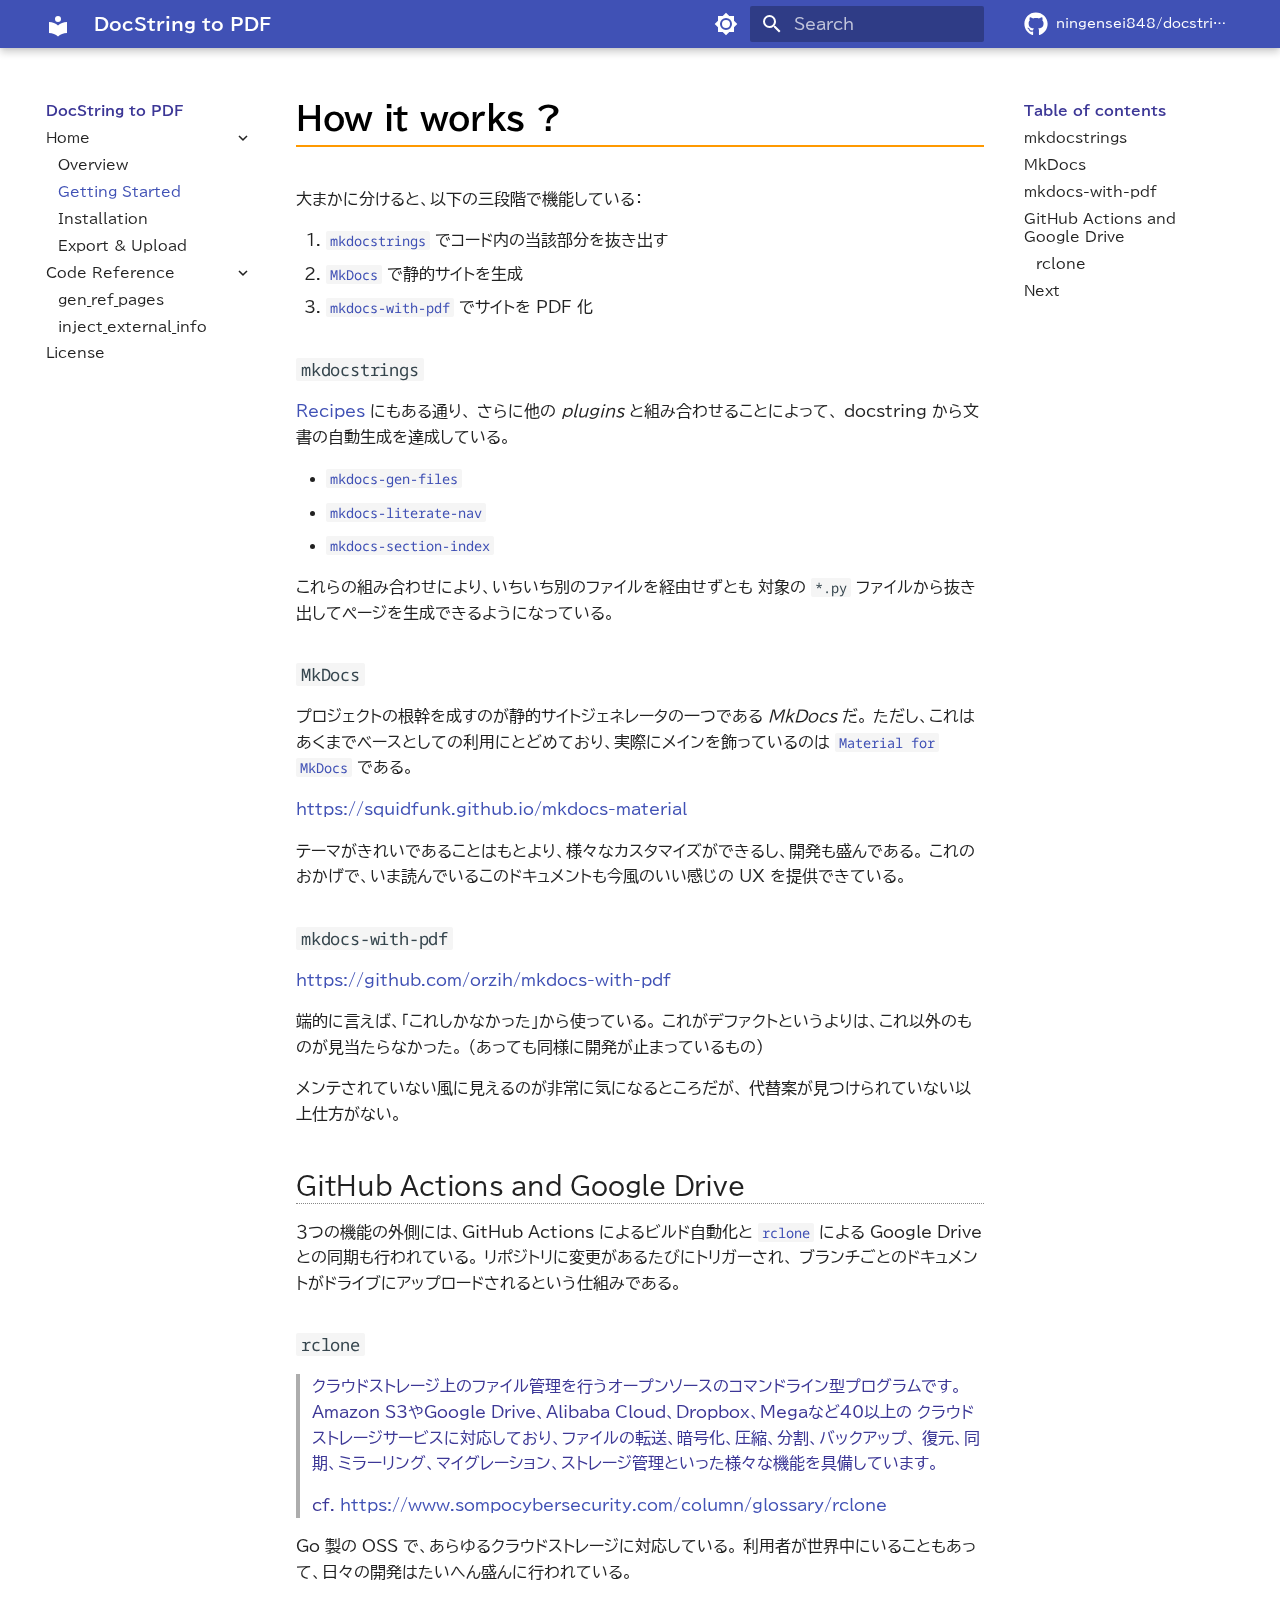
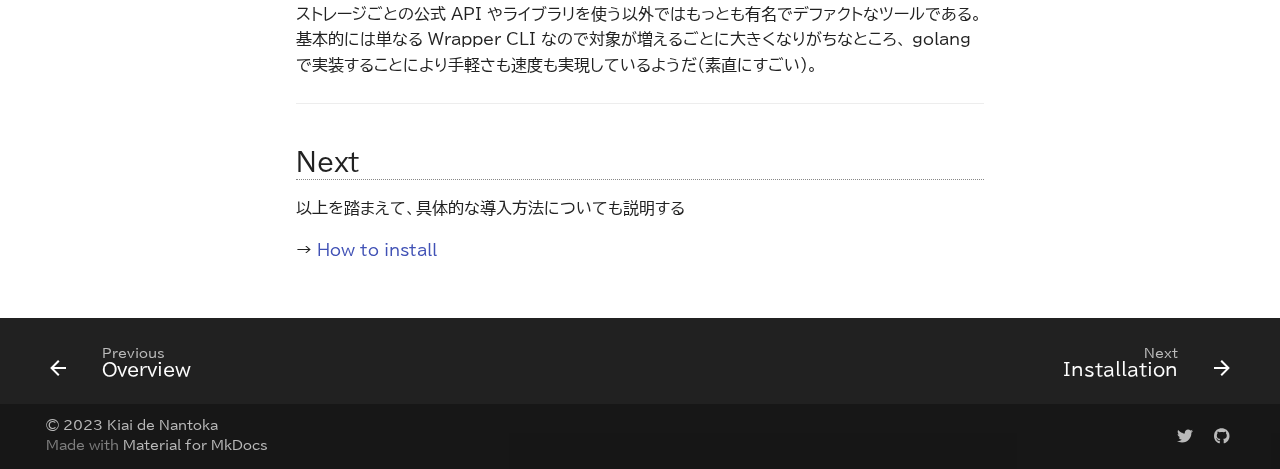
==== commit 76d5408e: "deploy: ea58852cfc27560f1b51fb7991a6e9e53312c02f" ====
--- a/how-it-works/index.html
+++ b/how-it-works/index.html
@@ -209,6 +209,25 @@
     mkdocs-with-pdf
   </a>
 </li>
+<li class="md-nav__item">
+<a class="md-nav__link" href="#github-actions-and-google-drive">
+    GitHub Actions and Google Drive
+  </a>
+<nav aria-label="GitHub Actions and Google Drive" class="md-nav">
+<ul class="md-nav__list">
+<li class="md-nav__item">
+<a class="md-nav__link" href="#rclone">
+    rclone
+  </a>
+</li>
+</ul>
+</nav>
+</li>
+<li class="md-nav__item">
+<a class="md-nav__link" href="#next">
+    Next
+  </a>
+</li>
 </ul>
 </nav>
 </li>
@@ -284,6 +303,25 @@
     mkdocs-with-pdf
   </a>
 </li>
+<li class="md-nav__item">
+<a class="md-nav__link" href="#github-actions-and-google-drive">
+    GitHub Actions and Google Drive
+  </a>
+<nav aria-label="GitHub Actions and Google Drive" class="md-nav">
+<ul class="md-nav__list">
+<li class="md-nav__item">
+<a class="md-nav__link" href="#rclone">
+    rclone
+  </a>
+</li>
+</ul>
+</nav>
+</li>
+<li class="md-nav__item">
+<a class="md-nav__link" href="#next">
+    Next
+  </a>
+</li>
 </ul>
 </nav>
 </div>
@@ -298,7 +336,7 @@
 <li><a href="https://www.mkdocs.org/"><code>MkDocs</code></a> で静的サイトを生成</li>
 <li><a href="https://github.com/orzih/mkdocs-with-pdf"><code>mkdocs-with-pdf</code></a> でサイトを PDF 化</li>
 </ol>
-<h2 id="mkdocstrings"><code>mkdocstrings</code><a class="headerlink" href="#mkdocstrings" title="Permanent link">¤</a></h2>
+<h3 id="mkdocstrings"><code>mkdocstrings</code><a class="headerlink" href="#mkdocstrings" title="Permanent link">¤</a></h3>
 <p><a href="https://mkdocstrings.github.io/recipes/">Recipes</a> にもある通り、
 さらに他の <em>plugins</em> と組み合わせることによって、 docstring から文書の自動生成を達成している。</p>
 <ul>
@@ -308,26 +346,26 @@
 </ul>
 <p>これらの組み合わせにより、いちいち別のファイルを経由せずとも
 対象の <code>*.py</code> ファイルから抜き出してページを生成できるようになっている。</p>
-<h2 id="mkdocs"><code>MkDocs</code><a class="headerlink" href="#mkdocs" title="Permanent link">¤</a></h2>
+<h3 id="mkdocs"><code>MkDocs</code><a class="headerlink" href="#mkdocs" title="Permanent link">¤</a></h3>
 <p>プロジェクトの根幹を成すのが静的サイトジェネレータの一つである <em>MkDocs</em> だ。
 ただし、これはあくまでベースとしての利用にとどめており、実際にメインを飾っているのは
  <a href="https://squidfunk.github.io/mkdocs-material"><code>Material for MkDocs</code></a> である。</p>
 <p><a href="https://squidfunk.github.io/mkdocs-material">https://squidfunk.github.io/mkdocs-material</a></p>
 <p>テーマがきれいであることはもとより、様々なカスタマイズができるし、開発も盛んである。
 これのおかげで、いま読んでいるこのドキュメントも今風のいい感じの UX を提供できている。</p>
-<h2 id="mkdocs-with-pdf"><code>mkdocs-with-pdf</code><a class="headerlink" href="#mkdocs-with-pdf" title="Permanent link">¤</a></h2>
+<h3 id="mkdocs-with-pdf"><code>mkdocs-with-pdf</code><a class="headerlink" href="#mkdocs-with-pdf" title="Permanent link">¤</a></h3>
 <p><a href="https://github.com/orzih/mkdocs-with-pdf">https://github.com/orzih/mkdocs-with-pdf</a></p>
 <p>端的に言えば、「これしかなかった」から使っている。
 これがデファクトというよりは、これ以外のものが見当たらなかった。
 （あっても同様に開発が止まっているもの）</p>
 <p>メンテされていない風に見えるのが非常に気になるところだが、
 代替案が見つけられていない以上仕方がない。</p>
-<h1 id="github-actions-and-google-drive">GitHub Actions and Google Drive<a class="headerlink" href="#github-actions-and-google-drive" title="Permanent link">¤</a></h1>
+<h2 id="github-actions-and-google-drive">GitHub Actions and Google Drive<a class="headerlink" href="#github-actions-and-google-drive" title="Permanent link">¤</a></h2>
 <p>３つの機能の外側には、GitHub Actions によるビルド自動化と
  <a href="https://rclone.org/drive"><code>rclone</code></a> による Google Drive との同期も行われている。
 リポジトリに変更があるたびにトリガーされ、
 ブランチごとのドキュメントがドライブにアップロードされるという仕組みである。</p>
-<h2 id="rclone"><code>rclone</code><a class="headerlink" href="#rclone" title="Permanent link">¤</a></h2>
+<h3 id="rclone"><code>rclone</code><a class="headerlink" href="#rclone" title="Permanent link">¤</a></h3>
 <blockquote>
 <p>クラウドストレージ上のファイル管理を行うオープンソースのコマンドライン型プログラムです。
 Amazon S3やGoogle Drive、Alibaba Cloud、Dropbox、Megaなど40以上の
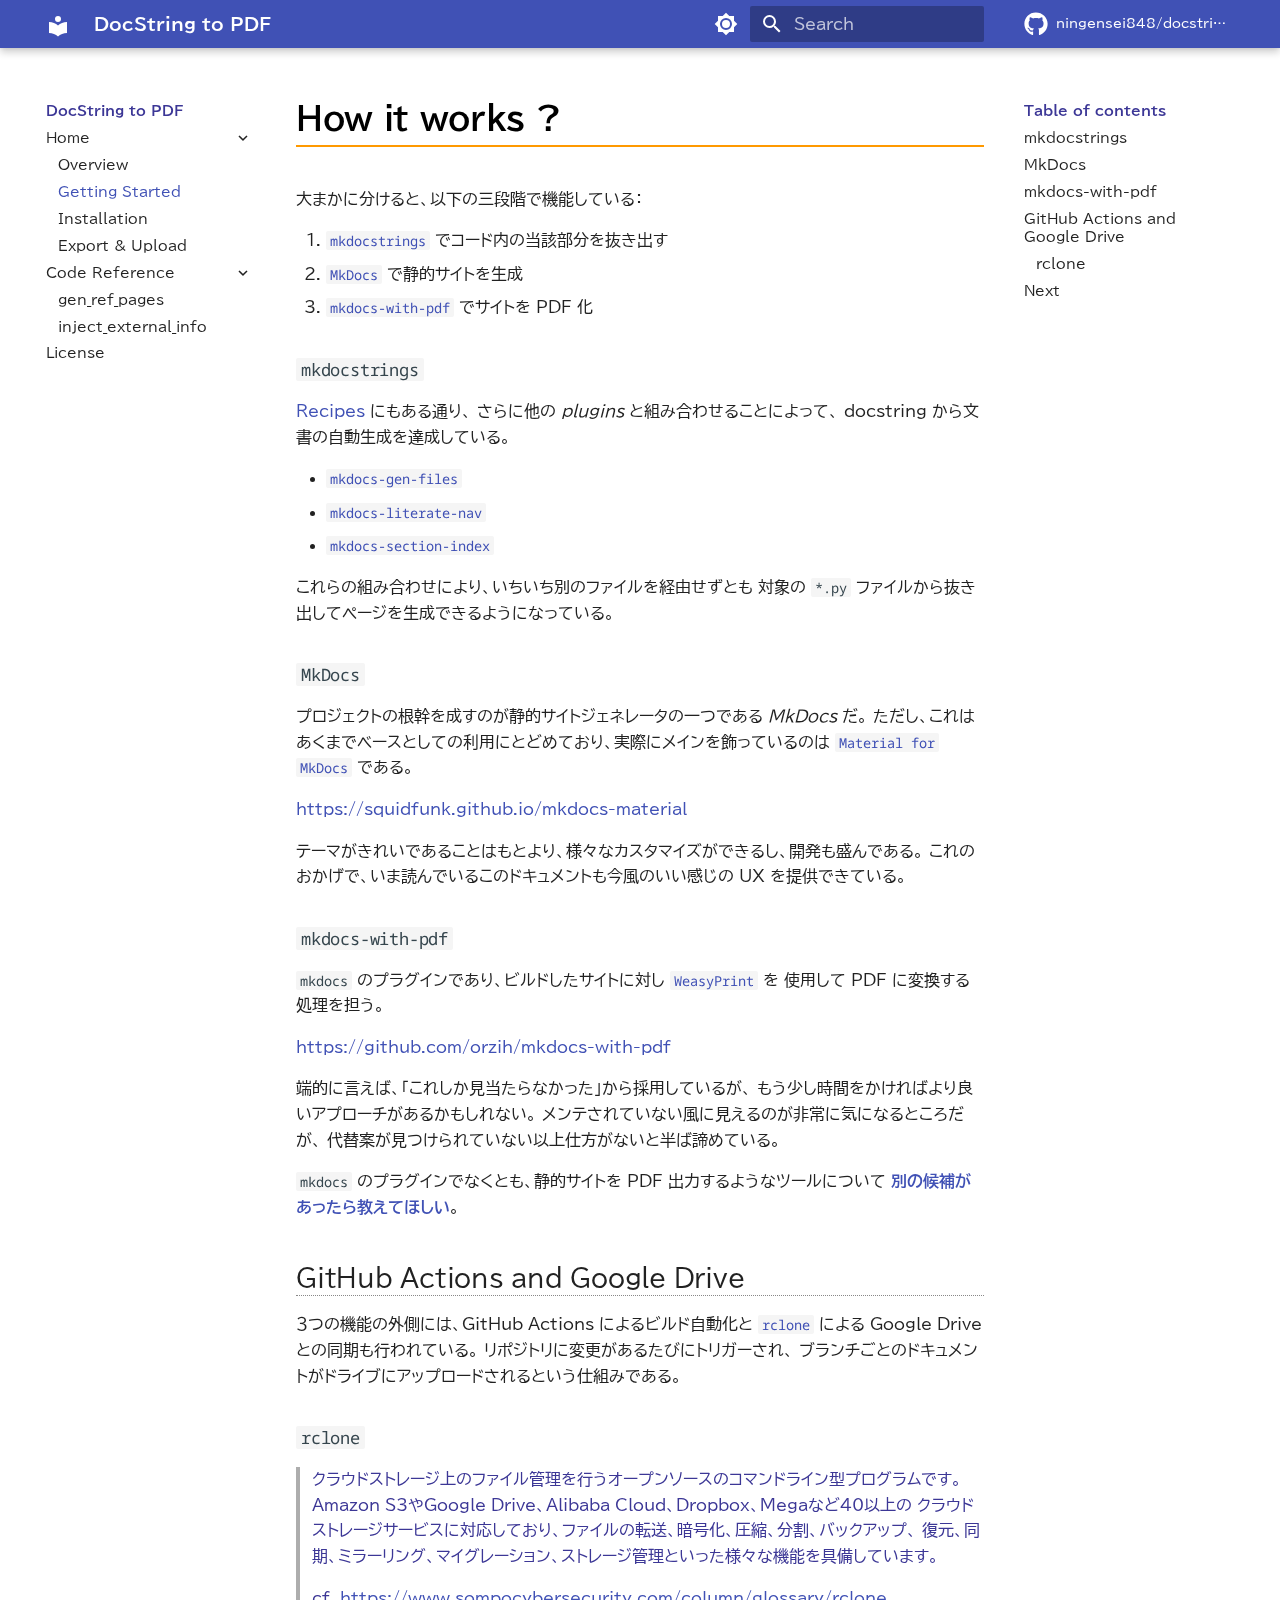
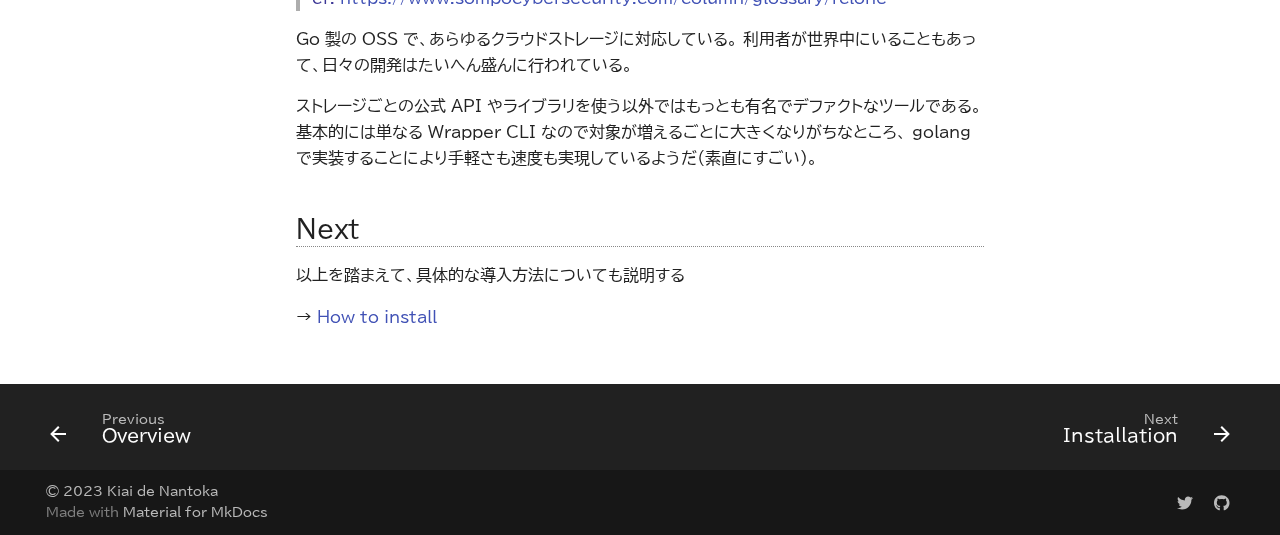
==== commit 914962c8: "deploy: bf832ba57e0082a06e7be8aa3b7d7dc7e950945a" ====
--- a/how-it-works/index.html
+++ b/how-it-works/index.html
@@ -354,12 +354,15 @@
 <p>テーマがきれいであることはもとより、様々なカスタマイズができるし、開発も盛んである。
 これのおかげで、いま読んでいるこのドキュメントも今風のいい感じの UX を提供できている。</p>
 <h3 id="mkdocs-with-pdf"><code>mkdocs-with-pdf</code><a class="headerlink" href="#mkdocs-with-pdf" title="Permanent link">¤</a></h3>
+<p><code>mkdocs</code> のプラグインであり、ビルドしたサイトに対し <a href="http://weasyprint.org/"><code>WeasyPrint</code></a> を
+使用して PDF に変換する処理を担う。</p>
 <p><a href="https://github.com/orzih/mkdocs-with-pdf">https://github.com/orzih/mkdocs-with-pdf</a></p>
-<p>端的に言えば、「これしかなかった」から使っている。
-これがデファクトというよりは、これ以外のものが見当たらなかった。
-（あっても同様に開発が止まっているもの）</p>
-<p>メンテされていない風に見えるのが非常に気になるところだが、
-代替案が見つけられていない以上仕方がない。</p>
+<p>端的に言えば、「これしか見当たらなかった」から採用しているが、
+もう少し時間をかければより良いアプローチがあるかもしれない。
+メンテされていない風に見えるのが非常に気になるところだが、
+代替案が見つけられていない以上仕方がないと半ば諦めている。</p>
+<p><code>mkdocs</code> のプラグインでなくとも、静的サイトを PDF 出力するようなツールについて
+<a href="https://github.com/Ningensei848/docstring2pdf/issues/new"><strong>別の候補があったら教えてほしい</strong></a>。</p>
 <h2 id="github-actions-and-google-drive">GitHub Actions and Google Drive<a class="headerlink" href="#github-actions-and-google-drive" title="Permanent link">¤</a></h2>
 <p>３つの機能の外側には、GitHub Actions によるビルド自動化と
  <a href="https://rclone.org/drive"><code>rclone</code></a> による Google Drive との同期も行われている。
@@ -378,7 +381,6 @@
 <p>ストレージごとの公式 API やライブラリを使う以外ではもっとも有名でデファクトなツールである。
 基本的には単なる Wrapper CLI なので対象が増えるごとに大きくなりがちなところ、
 golang で実装することにより手軽さも速度も実現しているようだ（素直にすごい）。</p>
-<hr/>
 <h2 id="next">Next<a class="headerlink" href="#next" title="Permanent link">¤</a></h2>
 <p>以上を踏まえて、具体的な導入方法についても説明する</p>
 <p>→ <a href="../how-to-install/">How to install</a></p>
